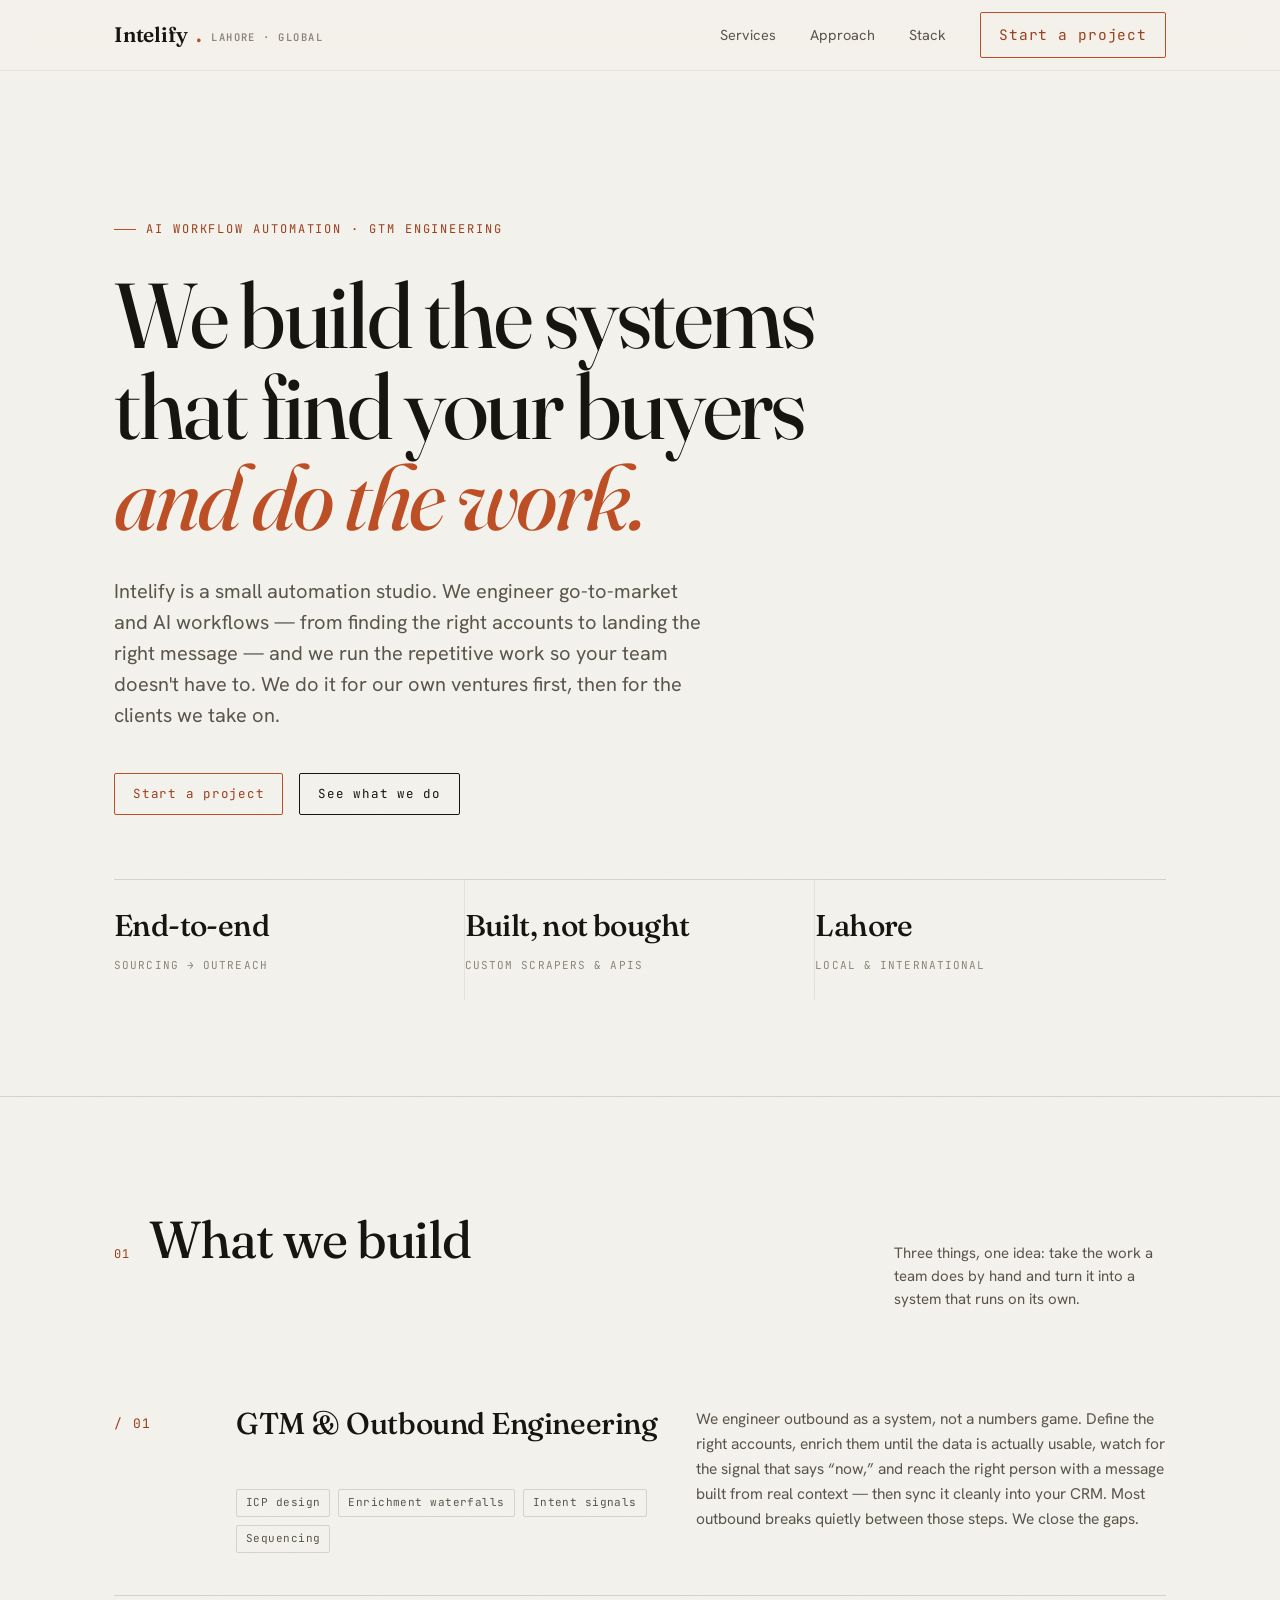
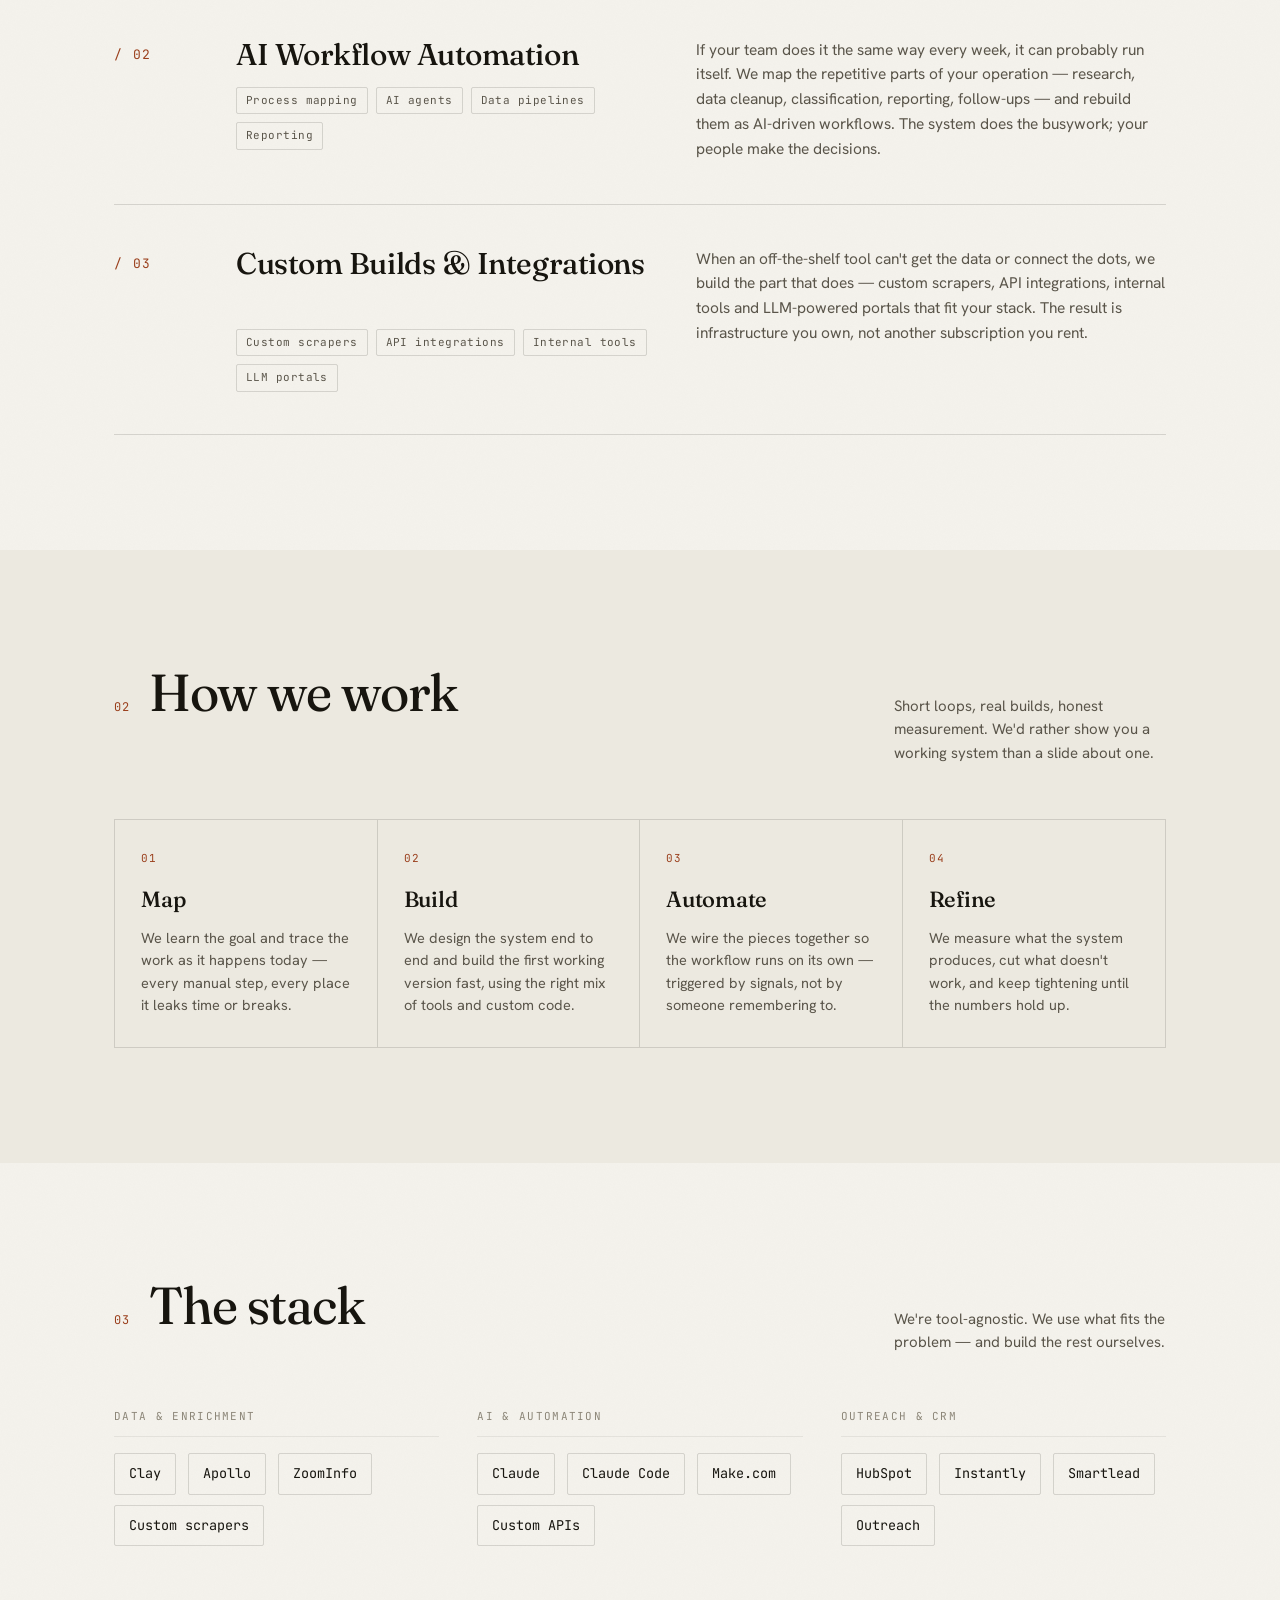
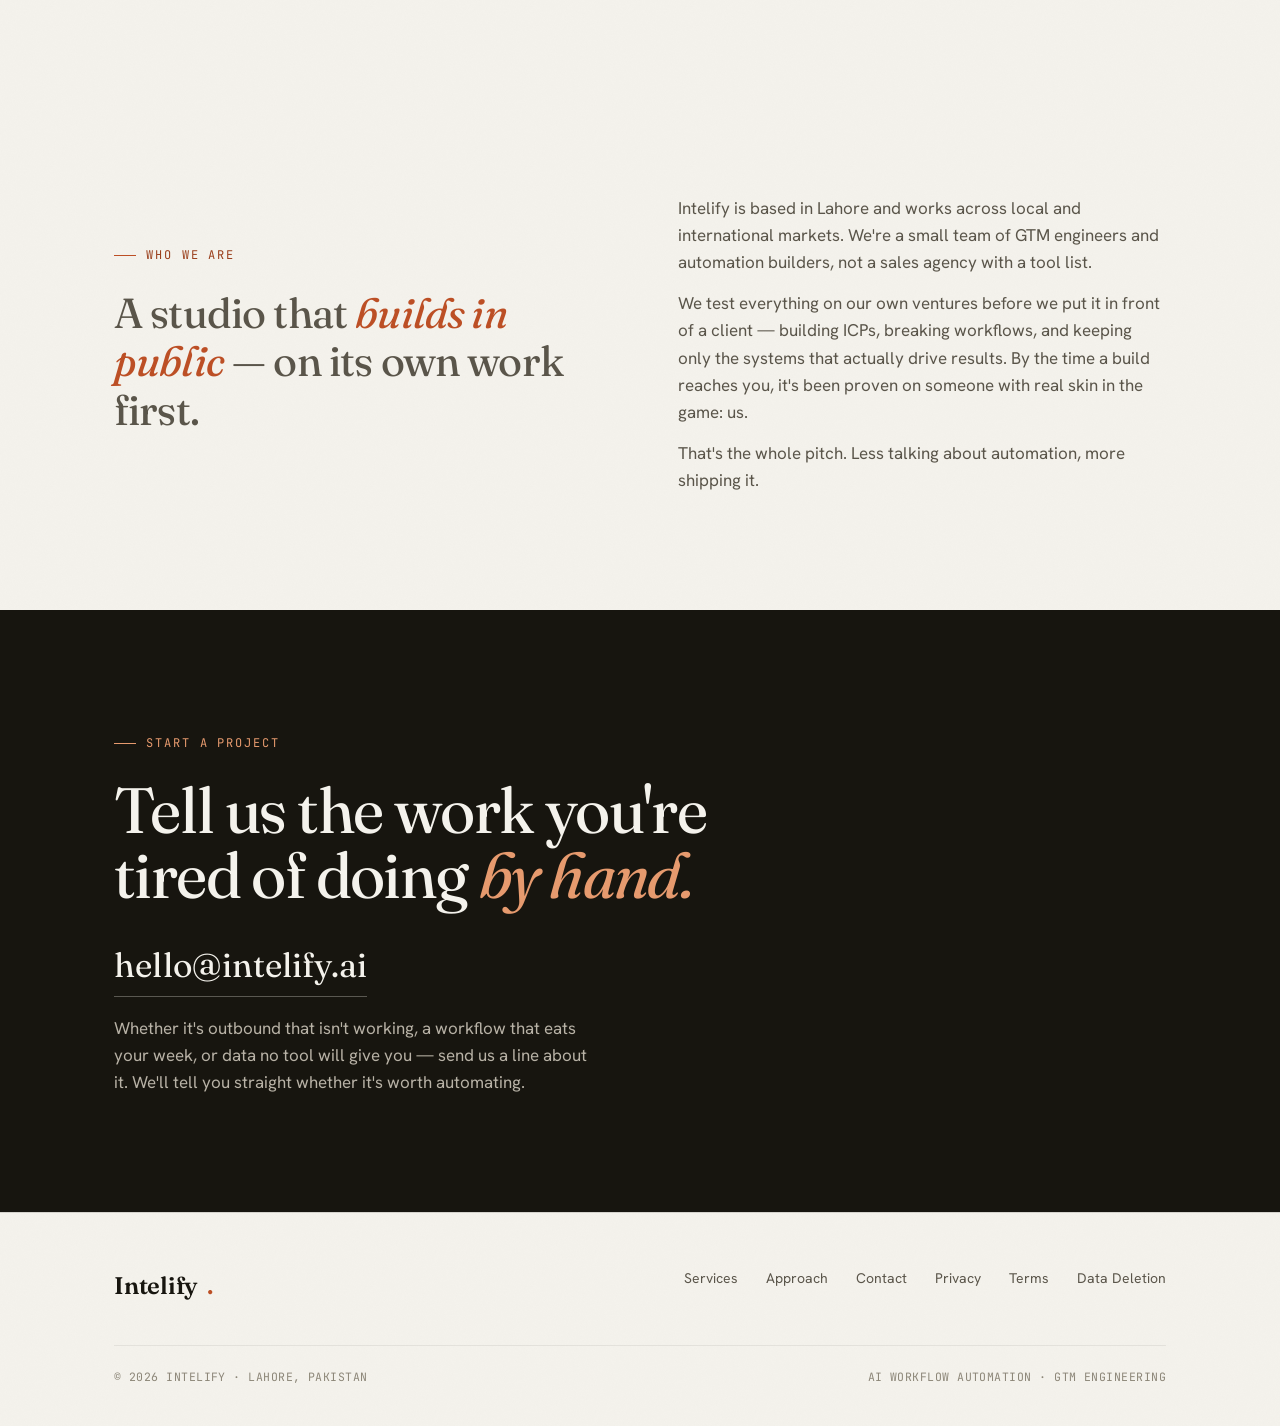
==== index.html @ bf6ccc5a "Initial commit: intelify site" ====
<!DOCTYPE html>
<html lang="en">
<head>
<meta charset="UTF-8">
<meta name="viewport" content="width=device-width, initial-scale=1.0">
<title>Intelify — AI Workflow Automation & GTM Engineering</title>
<meta name="description" content="Intelify is an automation studio in Lahore building AI workflows and go-to-market systems for our own and our clients' businesses — enrichment, signals, personalization and outreach that run themselves.">
<meta property="og:title" content="Intelify — AI Workflow Automation & GTM Engineering">
<meta property="og:description" content="We build the systems that find buyers and do the work — AI workflow automation and GTM engineering, from Lahore to the world.">
<meta property="og:type" content="website">
<link rel="icon" href="data:image/svg+xml,%3Csvg xmlns='http://www.w3.org/2000/svg' viewBox='0 0 32 32'%3E%3Crect width='32' height='32' fill='%2317150F'/%3E%3Ctext x='16' y='23' font-family='Georgia,serif' font-size='20' fill='%23BC4F25' text-anchor='middle'%3EI%3C/text%3E%3C/svg%3E">
<link rel="preconnect" href="https://fonts.googleapis.com">
<link rel="preconnect" href="https://fonts.gstatic.com" crossorigin>
<link href="https://fonts.googleapis.com/css2?family=Fraunces:ital,opsz,wght@0,9..144,400..600;1,9..144,400..500&family=Hanken+Grotesk:wght@400;500;600&family=JetBrains+Mono:wght@400;500&display=swap" rel="stylesheet">
<link rel="stylesheet" href="styles.css">
</head>
<body>

<!-- ============ NAV ============ -->
<header class="nav">
  <div class="wrap nav-inner">
    <a href="index.html" class="brand">Intelify<span class="dot">.</span><span class="tag">Lahore · Global</span></a>
    <nav class="links">
      <a href="#services">Services</a>
      <a href="#approach">Approach</a>
      <a href="#stack">Stack</a>
      <a href="#contact" class="btn accent always">Start a project</a>
    </nav>
  </div>
</header>

<!-- ============ HERO ============ -->
<section class="hero">
  <div class="wrap">
    <span class="kicker reveal">AI Workflow Automation · GTM Engineering</span>
    <h1 class="reveal">We build the systems that find your buyers <em>and do the work.</em></h1>
    <p class="lede reveal">Intelify is a small automation studio. We engineer go-to-market and AI workflows — from finding the right accounts to landing the right message — and we run the repetitive work so your team doesn't have to. We do it for our own ventures first, then for the clients we take on.</p>
    <div class="hero-cta reveal">
      <a href="#contact" class="btn accent">Start a project</a>
      <a href="#services" class="btn">See what we do</a>
    </div>
    <div class="hero-meta reveal">
      <div class="cell"><span class="num">End&#8209;to&#8209;end</span><span class="lbl">Sourcing → Outreach</span></div>
      <div class="cell"><span class="num">Built, not bought</span><span class="lbl">Custom scrapers &amp; APIs</span></div>
      <div class="cell"><span class="num">Lahore</span><span class="lbl">Local &amp; international</span></div>
    </div>
  </div>
</section>

<!-- ============ SERVICES ============ -->
<section id="services" class="services">
  <div class="wrap">
    <div class="sec-head reveal">
      <span class="idx">01</span>
      <h2>What we build</h2>
      <p class="note">Three things, one idea: take the work a team does by hand and turn it into a system that runs on its own.</p>
    </div>

    <div class="svc reveal">
      <div class="svc-no">/ 01</div>
      <div>
        <h3>GTM &amp; Outbound Engineering<span class="arrow">→</span></h3>
        <div class="chips">
          <span class="chip">ICP design</span>
          <span class="chip">Enrichment waterfalls</span>
          <span class="chip">Intent signals</span>
          <span class="chip">Sequencing</span>
        </div>
      </div>
      <p class="svc-desc">We engineer outbound as a system, not a numbers game. Define the right accounts, enrich them until the data is actually usable, watch for the signal that says “now,” and reach the right person with a message built from real context — then sync it cleanly into your CRM. Most outbound breaks quietly between those steps. We close the gaps.</p>
    </div>

    <div class="svc reveal">
      <div class="svc-no">/ 02</div>
      <div>
        <h3>AI Workflow Automation<span class="arrow">→</span></h3>
        <div class="chips">
          <span class="chip">Process mapping</span>
          <span class="chip">AI agents</span>
          <span class="chip">Data pipelines</span>
          <span class="chip">Reporting</span>
        </div>
      </div>
      <p class="svc-desc">If your team does it the same way every week, it can probably run itself. We map the repetitive parts of your operation — research, data cleanup, classification, reporting, follow-ups — and rebuild them as AI-driven workflows. The system does the busywork; your people make the decisions.</p>
    </div>

    <div class="svc reveal">
      <div class="svc-no">/ 03</div>
      <div>
        <h3>Custom Builds &amp; Integrations<span class="arrow">→</span></h3>
        <div class="chips">
          <span class="chip">Custom scrapers</span>
          <span class="chip">API integrations</span>
          <span class="chip">Internal tools</span>
          <span class="chip">LLM portals</span>
        </div>
      </div>
      <p class="svc-desc">When an off-the-shelf tool can't get the data or connect the dots, we build the part that does — custom scrapers, API integrations, internal tools and LLM-powered portals that fit your stack. The result is infrastructure you own, not another subscription you rent.</p>
    </div>
  </div>
</section>

<!-- ============ APPROACH ============ -->
<section id="approach" class="approach">
  <div class="wrap">
    <div class="sec-head reveal">
      <span class="idx">02</span>
      <h2>How we work</h2>
      <p class="note">Short loops, real builds, honest measurement. We'd rather show you a working system than a slide about one.</p>
    </div>
    <div class="steps reveal">
      <div class="step">
        <div class="s-no">01</div>
        <h4>Map</h4>
        <p>We learn the goal and trace the work as it happens today — every manual step, every place it leaks time or breaks.</p>
      </div>
      <div class="step">
        <div class="s-no">02</div>
        <h4>Build</h4>
        <p>We design the system end to end and build the first working version fast, using the right mix of tools and custom code.</p>
      </div>
      <div class="step">
        <div class="s-no">03</div>
        <h4>Automate</h4>
        <p>We wire the pieces together so the workflow runs on its own — triggered by signals, not by someone remembering to.</p>
      </div>
      <div class="step">
        <div class="s-no">04</div>
        <h4>Refine</h4>
        <p>We measure what the system produces, cut what doesn't work, and keep tightening until the numbers hold up.</p>
      </div>
    </div>
  </div>
</section>

<!-- ============ STACK ============ -->
<section id="stack">
  <div class="wrap">
    <div class="sec-head reveal">
      <span class="idx">03</span>
      <h2>The stack</h2>
      <p class="note">We're tool-agnostic. We use what fits the problem — and build the rest ourselves.</p>
    </div>
    <div class="stack-cats reveal">
      <div class="cat">
        <div class="cat-lbl">Data &amp; Enrichment</div>
        <div class="stack-list">
          <span>Clay</span><span>Apollo</span><span>ZoomInfo</span><span>Custom scrapers</span>
        </div>
      </div>
      <div class="cat">
        <div class="cat-lbl">AI &amp; Automation</div>
        <div class="stack-list">
          <span>Claude</span><span>Claude Code</span><span>Make.com</span><span>Custom APIs</span>
        </div>
      </div>
      <div class="cat">
        <div class="cat-lbl">Outreach &amp; CRM</div>
        <div class="stack-list">
          <span>HubSpot</span><span>Instantly</span><span>Smartlead</span><span>Outreach</span>
        </div>
      </div>
    </div>
  </div>
</section>

<!-- ============ ABOUT / MARKETS ============ -->
<section id="about">
  <div class="wrap split">
    <div class="reveal">
      <span class="kicker">Who we are</span>
      <p class="big" style="margin-top:24px;">A studio that <em>builds in public</em> — on its own work first.</p>
    </div>
    <div class="reveal">
      <p>Intelify is based in Lahore and works across local and international markets. We're a small team of GTM engineers and automation builders, not a sales agency with a tool list.</p>
      <p>We test everything on our own ventures before we put it in front of a client — building ICPs, breaking workflows, and keeping only the systems that actually drive results. By the time a build reaches you, it's been proven on someone with real skin in the game: us.</p>
      <p>That's the whole pitch. Less talking about automation, more shipping it.</p>
    </div>
  </div>
</section>

<!-- ============ CTA / CONTACT ============ -->
<section id="contact" class="cta">
  <div class="wrap">
    <span class="kicker reveal">Start a project</span>
    <h2 class="reveal">Tell us the work you're tired of doing <em>by hand.</em></h2>
    <a href="mailto:hello@intelify.ai" class="mail reveal">hello@intelify.ai</a>
    <p class="sub reveal">Whether it's outbound that isn't working, a workflow that eats your week, or data no tool will give you — send us a line about it. We'll tell you straight whether it's worth automating.</p>
  </div>
</section>

<!-- ============ FOOTER ============ -->
<footer class="foot">
  <div class="wrap">
    <div class="foot-top">
      <a href="index.html" class="brand">Intelify<span class="dot">.</span></a>
      <nav class="foot-links">
        <a href="#services">Services</a>
        <a href="#approach">Approach</a>
        <a href="#contact">Contact</a>
        <a href="privacy.html">Privacy</a>
        <a href="terms.html">Terms</a>
        <a href="data-deletion.html">Data Deletion</a>
      </nav>
    </div>
    <div class="foot-bottom">
      <span>© <span id="yr">2026</span> Intelify · Lahore, Pakistan</span>
      <span>AI Workflow Automation · GTM Engineering</span>
    </div>
  </div>
</footer>

<script>
  // year
  document.getElementById('yr').textContent = new Date().getFullYear();
  // reveal on scroll
  const io = new IntersectionObserver((es)=>{
    es.forEach(e=>{ if(e.isIntersecting){ e.target.classList.add('in'); io.unobserve(e.target); } });
  }, {threshold:0.12, rootMargin:'0px 0px -40px 0px'});
  document.querySelectorAll('.reveal').forEach((el,i)=>{
    el.style.transitionDelay = (Math.min(i,6)*0.06)+'s';
    io.observe(el);
  });
</script>
</body>
</html>
---- styles.css ----
/* ===========================================================
   INTELIFY — editorial / technical minimalism
   Warm paper · ink · single sienna accent
   Fraunces (display) · Hanken Grotesk (body) · JetBrains Mono (labels)
   =========================================================== */

:root{
  --paper:      #F4F2EC;
  --paper-2:    #ECE9E0;
  --ink:        #17150F;
  --ink-soft:   #5A554A;
  --ink-faint:  #8C8678;
  --line:       rgba(23,21,15,0.14);
  --line-soft:  rgba(23,21,15,0.07);
  --accent:     #BC4F25;   /* sienna / burnt clay */
  --accent-ink: #9A3F1C;
  --white:      #FBFAF6;

  --maxw: 1180px;
  --pad: clamp(20px, 5vw, 64px);

  --f-display: "Fraunces", Georgia, serif;
  --f-body: "Hanken Grotesk", -apple-system, sans-serif;
  --f-mono: "JetBrains Mono", "SFMono-Regular", monospace;
}

*{ box-sizing:border-box; margin:0; padding:0; }

html{ scroll-behavior:smooth; -webkit-text-size-adjust:100%; }

body{
  background:var(--paper);
  color:var(--ink);
  font-family:var(--f-body);
  font-size:17px;
  line-height:1.6;
  font-weight:400;
  -webkit-font-smoothing:antialiased;
  text-rendering:optimizeLegibility;
  overflow-x:hidden;
  /* faint paper grain for depth, no gradient */
  background-image:url("data:image/svg+xml,%3Csvg xmlns='http://www.w3.org/2000/svg' width='160' height='160'%3E%3Cfilter id='n'%3E%3CfeTurbulence type='fractalNoise' baseFrequency='0.9' numOctaves='2' stitchTiles='stitch'/%3E%3CfeColorMatrix type='saturate' values='0'/%3E%3C/filter%3E%3Crect width='100%25' height='100%25' filter='url(%23n)' opacity='0.025'/%3E%3C/svg%3E");
}

::selection{ background:var(--accent); color:var(--white); }

a{ color:inherit; text-decoration:none; }

.wrap{ max-width:var(--maxw); margin:0 auto; padding-inline:var(--pad); }

/* ---------- micro-label (mono kicker) ---------- */
.kicker{
  font-family:var(--f-mono);
  font-size:12px;
  letter-spacing:0.16em;
  text-transform:uppercase;
  color:var(--accent-ink);
  display:inline-flex;
  align-items:center;
  gap:10px;
}
.kicker::before{
  content:"";
  width:22px; height:1px;
  background:var(--accent);
  display:inline-block;
}

/* =========================================================
   NAV
   ========================================================= */
header.nav{
  position:sticky; top:0; z-index:50;
  background:color-mix(in srgb, var(--paper) 86%, transparent);
  backdrop-filter:blur(8px);
  border-bottom:1px solid var(--line-soft);
}
.nav-inner{
  display:flex; align-items:center; justify-content:space-between;
  height:70px;
}
.brand{
  font-family:var(--f-display);
  font-weight:600;
  font-size:21px;
  letter-spacing:-0.01em;
  display:inline-flex; align-items:baseline; gap:9px;
}
.brand .dot{ color:var(--accent); }
.brand .tag{
  font-family:var(--f-mono);
  font-size:10.5px;
  letter-spacing:0.14em;
  text-transform:uppercase;
  color:var(--ink-faint);
  transform:translateY(-1px);
}
nav.links{ display:flex; align-items:center; gap:34px; }
nav.links a{
  font-size:14.5px;
  color:var(--ink-soft);
  position:relative;
  transition:color .2s ease;
}
nav.links a:not(.btn)::after{
  content:""; position:absolute; left:0; bottom:-5px;
  width:0; height:1px; background:var(--accent);
  transition:width .25s ease;
}
nav.links a:not(.btn):hover{ color:var(--ink); }
nav.links a:not(.btn):hover::after{ width:100%; }

.btn{
  font-family:var(--f-mono);
  font-size:12.5px; letter-spacing:0.06em;
  border:1px solid var(--ink);
  padding:10px 18px;
  border-radius:2px;
  transition:all .22s ease;
  display:inline-block;
  white-space:nowrap;
}
.btn:hover{ background:var(--ink); color:var(--paper); }
.btn.accent{ border-color:var(--accent); color:var(--accent-ink); }
.btn.accent:hover{ background:var(--accent); color:var(--white); }

.menu-toggle{ display:none; background:none; border:none; cursor:pointer; }

/* =========================================================
   HERO
   ========================================================= */
.hero{ padding:clamp(70px,11vw,140px) 0 clamp(56px,8vw,96px); position:relative; }
.hero .kicker{ margin-bottom:30px; }
.hero h1{
  font-family:var(--f-display);
  font-weight:430;
  font-size:clamp(40px, 7.2vw, 92px);
  line-height:0.99;
  letter-spacing:-0.025em;
  max-width:15ch;
}
.hero h1 em{
  font-style:italic;
  color:var(--accent);
  font-weight:430;
}
.hero .lede{
  margin-top:34px;
  max-width:54ch;
  font-size:clamp(17px,2vw,20px);
  color:var(--ink-soft);
  line-height:1.55;
}
.hero-cta{ margin-top:42px; display:flex; gap:16px; flex-wrap:wrap; align-items:center; }
.hero-meta{
  margin-top:64px;
  display:flex; flex-wrap:wrap; gap:0;
  border-top:1px solid var(--line);
}
.hero-meta .cell{
  flex:1 1 200px;
  padding:22px 26px 22px 0;
  border-right:1px solid var(--line-soft);
}
.hero-meta .cell:last-child{ border-right:none; }
.hero-meta .num{
  font-family:var(--f-display);
  font-size:30px; font-weight:500;
  letter-spacing:-0.02em;
  display:block;
}
.hero-meta .lbl{
  font-family:var(--f-mono);
  font-size:11px; letter-spacing:0.1em; text-transform:uppercase;
  color:var(--ink-faint);
  margin-top:6px;
}

/* =========================================================
   SECTION SCAFFOLD
   ========================================================= */
section{ padding:clamp(64px,9vw,120px) 0; }
.sec-head{ display:flex; align-items:baseline; gap:18px; margin-bottom:54px; flex-wrap:wrap; }
.sec-head .idx{
  font-family:var(--f-mono); font-size:12px; color:var(--accent-ink);
  letter-spacing:0.12em;
}
.sec-head h2{
  font-family:var(--f-display);
  font-weight:440;
  font-size:clamp(28px,4.4vw,52px);
  line-height:1.04;
  letter-spacing:-0.02em;
}
.sec-head .note{
  margin-left:auto; max-width:34ch; color:var(--ink-soft);
  font-size:15px; line-height:1.55;
}

/* ---------- services : editorial numbered rows ---------- */
.services{ border-top:1px solid var(--line); }
.svc{
  display:grid;
  grid-template-columns:90px 1fr 1.1fr;
  gap:32px;
  padding:42px 0;
  border-bottom:1px solid var(--line);
  align-items:start;
  transition:padding-left .3s ease;
}
.svc:hover{ padding-left:14px; }
.svc .svc-no{
  font-family:var(--f-mono); font-size:13px; color:var(--accent-ink);
  letter-spacing:0.1em; padding-top:7px;
}
.svc h3{
  font-family:var(--f-display);
  font-weight:480; font-size:clamp(22px,2.6vw,30px);
  letter-spacing:-0.015em; line-height:1.1;
}
.svc h3 .arrow{
  display:inline-block; color:var(--accent);
  opacity:0; transform:translateX(-6px);
  transition:all .3s ease; margin-left:8px;
}
.svc:hover h3 .arrow{ opacity:1; transform:translateX(0); }
.svc p{ color:var(--ink-soft); font-size:15.5px; line-height:1.6; }
.svc .chips{ margin-top:16px; display:flex; flex-wrap:wrap; gap:8px; }
.chip{
  font-family:var(--f-mono); font-size:11px; letter-spacing:0.04em;
  color:var(--ink-soft);
  border:1px solid var(--line);
  padding:4px 9px; border-radius:2px;
}

/* ---------- approach ---------- */
.approach{ background:var(--paper-2); }
.steps{ display:grid; grid-template-columns:repeat(4,1fr); gap:0; border:1px solid var(--line); }
.step{ padding:30px 26px; border-right:1px solid var(--line); }
.step:last-child{ border-right:none; }
.step .s-no{
  font-family:var(--f-mono); font-size:11px; color:var(--accent-ink);
  letter-spacing:0.12em;
}
.step h4{
  font-family:var(--f-display); font-weight:500; font-size:22px;
  margin:14px 0 10px; letter-spacing:-0.01em;
}
.step p{ font-size:14.5px; color:var(--ink-soft); line-height:1.55; }

/* ---------- stack ---------- */
.stack-list{
  display:flex; flex-wrap:wrap; gap:10px 12px;
}
.stack-list span{
  font-family:var(--f-mono); font-size:13.5px;
  border:1px solid var(--line); border-radius:2px;
  padding:9px 14px; color:var(--ink);
  transition:all .2s ease;
}
.stack-list span:hover{ border-color:var(--accent); color:var(--accent-ink); }
.stack-cats{ display:grid; grid-template-columns:repeat(auto-fit,minmax(230px,1fr)); gap:38px; }
.stack-cats .cat .cat-lbl{
  font-family:var(--f-mono); font-size:11px; letter-spacing:0.12em;
  text-transform:uppercase; color:var(--ink-faint); margin-bottom:16px;
  padding-bottom:10px; border-bottom:1px solid var(--line-soft);
}

/* ---------- markets / about split ---------- */
.split{ display:grid; grid-template-columns:1fr 1fr; gap:clamp(30px,6vw,90px); align-items:center; }
.split .big{
  font-family:var(--f-display); font-weight:430;
  font-size:clamp(26px,3.6vw,42px); line-height:1.15; letter-spacing:-0.02em;
}
.split .big em{ font-style:italic; color:var(--accent); }
.split p{ color:var(--ink-soft); margin-top:18px; }
.split p + p{ margin-top:14px; }

/* ---------- CTA ---------- */
.cta{ background:var(--ink); color:var(--paper); }
.cta .kicker{ color:#E69A6E; }
.cta .kicker::before{ background:#E69A6E; }
.cta h2{
  font-family:var(--f-display); font-weight:430;
  font-size:clamp(30px,5vw,64px); line-height:1.02; letter-spacing:-0.025em;
  max-width:16ch; margin:24px 0 30px;
}
.cta h2 em{ font-style:italic; color:#E69A6E; }
.cta .mail{
  font-family:var(--f-display); font-size:clamp(22px,3vw,34px);
  border-bottom:1px solid rgba(244,242,236,0.3);
  padding-bottom:4px; transition:border-color .2s ease; display:inline-block;
}
.cta .mail:hover{ border-color:#E69A6E; }
.cta .sub{ color:#B8B2A6; margin-top:18px; max-width:48ch; }

/* =========================================================
   FOOTER
   ========================================================= */
footer.foot{ border-top:1px solid var(--line); padding:54px 0 40px; }
.foot-top{ display:flex; justify-content:space-between; gap:30px; flex-wrap:wrap; }
.foot .brand{ font-size:24px; }
.foot-links{ display:flex; gap:28px; flex-wrap:wrap; }
.foot-links a{ font-size:14px; color:var(--ink-soft); transition:color .2s ease; }
.foot-links a:hover{ color:var(--accent-ink); }
.foot-bottom{
  margin-top:40px; padding-top:22px; border-top:1px solid var(--line-soft);
  display:flex; justify-content:space-between; gap:18px; flex-wrap:wrap;
  font-family:var(--f-mono); font-size:11.5px; letter-spacing:0.04em;
  color:var(--ink-faint); text-transform:uppercase;
}

/* =========================================================
   LEGAL / DOC PAGES
   ========================================================= */
.doc{ padding:clamp(56px,8vw,96px) 0 80px; }
.doc-head{ border-bottom:1px solid var(--line); padding-bottom:34px; margin-bottom:48px; }
.doc-head h1{
  font-family:var(--f-display); font-weight:440;
  font-size:clamp(32px,5vw,58px); letter-spacing:-0.025em; line-height:1.02;
  margin-top:18px;
}
.doc-head .updated{
  font-family:var(--f-mono); font-size:12px; color:var(--ink-faint);
  letter-spacing:0.06em; margin-top:18px;
}
.doc-body{ max-width:760px; }
.doc-body h2{
  font-family:var(--f-display); font-weight:500; font-size:clamp(22px,2.8vw,30px);
  letter-spacing:-0.015em; margin:48px 0 16px; line-height:1.1;
}
.doc-body h3{
  font-family:var(--f-body); font-weight:600; font-size:18px;
  margin:28px 0 10px;
}
.doc-body p, .doc-body li{ color:var(--ink-soft); font-size:16px; line-height:1.68; }
.doc-body p{ margin-bottom:16px; }
.doc-body ul{ margin:0 0 18px 22px; }
.doc-body li{ margin-bottom:9px; }
.doc-body a{ color:var(--accent-ink); border-bottom:1px solid rgba(188,79,37,0.3); }
.doc-body a:hover{ border-color:var(--accent); }
.doc-body strong{ color:var(--ink); font-weight:600; }
.toc{
  border:1px solid var(--line); border-radius:3px; padding:24px 28px; margin-bottom:44px;
  background:var(--paper-2);
}
.toc .toc-lbl{
  font-family:var(--f-mono); font-size:11px; letter-spacing:0.12em;
  text-transform:uppercase; color:var(--ink-faint); margin-bottom:14px;
}
.toc ol{ margin-left:18px; columns:2; column-gap:34px; }
.toc li{ font-size:14.5px; margin-bottom:8px; color:var(--ink-soft); }
.toc a{ color:var(--ink-soft); }
.toc a:hover{ color:var(--accent-ink); }

.notice{
  border-left:3px solid var(--accent);
  background:var(--paper-2);
  padding:18px 22px; margin:0 0 36px; border-radius:0 3px 3px 0;
}
.notice p{ font-size:14.5px; margin:0; color:var(--ink-soft); }
.notice strong{ color:var(--ink); }

/* =========================================================
   REVEAL ANIMATION
   ========================================================= */
.reveal{ opacity:0; transform:translateY(18px); transition:opacity .7s ease, transform .7s ease; }
.reveal.in{ opacity:1; transform:none; }

@media (prefers-reduced-motion:reduce){
  .reveal{ opacity:1; transform:none; transition:none; }
  html{ scroll-behavior:auto; }
}

/* =========================================================
   RESPONSIVE
   ========================================================= */
@media (max-width:860px){
  .steps{ grid-template-columns:repeat(2,1fr); }
  .step:nth-child(2){ border-right:none; }
  .step:nth-child(1),.step:nth-child(2){ border-bottom:1px solid var(--line); }
  .split{ grid-template-columns:1fr; }
  .svc{ grid-template-columns:54px 1fr; }
  .svc .svc-desc{ grid-column:1 / -1; }
  .toc ol{ columns:1; }
}
@media (max-width:680px){
  nav.links{ gap:18px; }
  nav.links a:not(.btn):not(.always){ display:none; }
  .hero-meta .cell{ flex-basis:50%; border-right:none; }
}
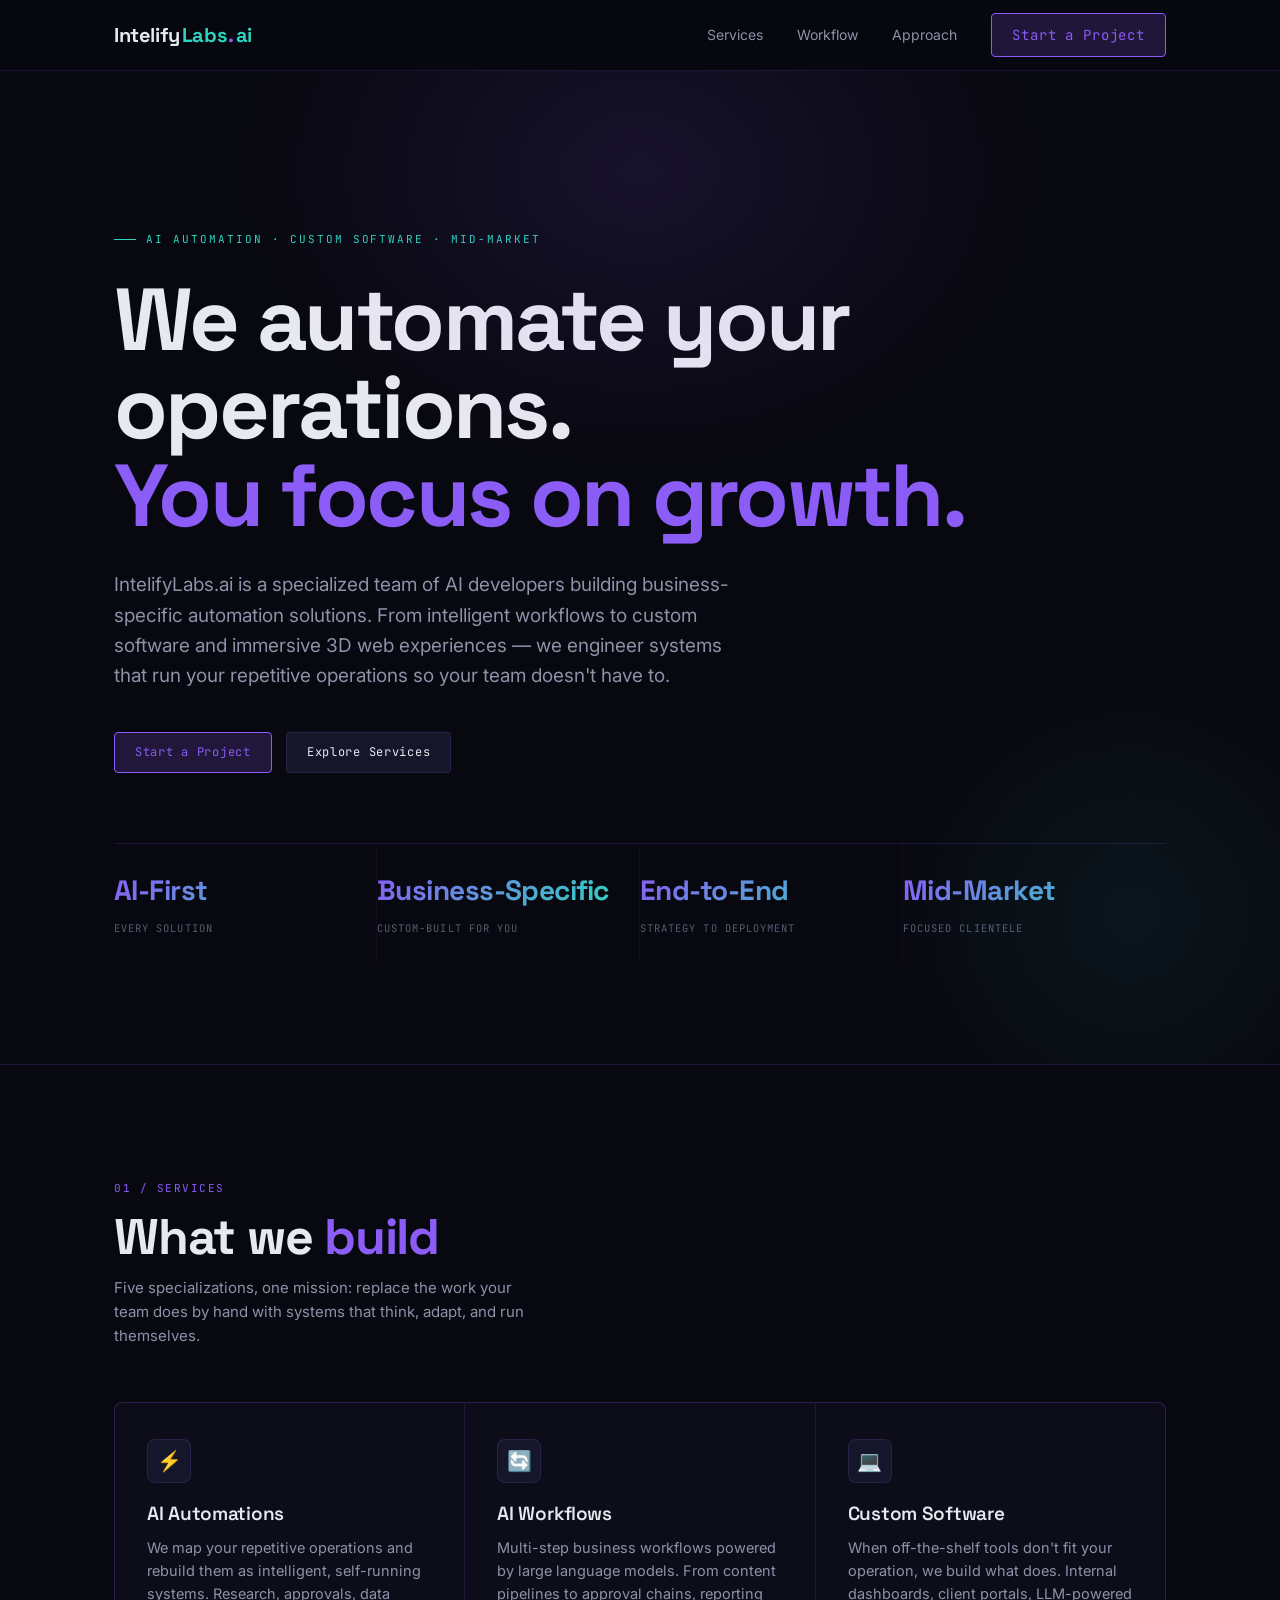
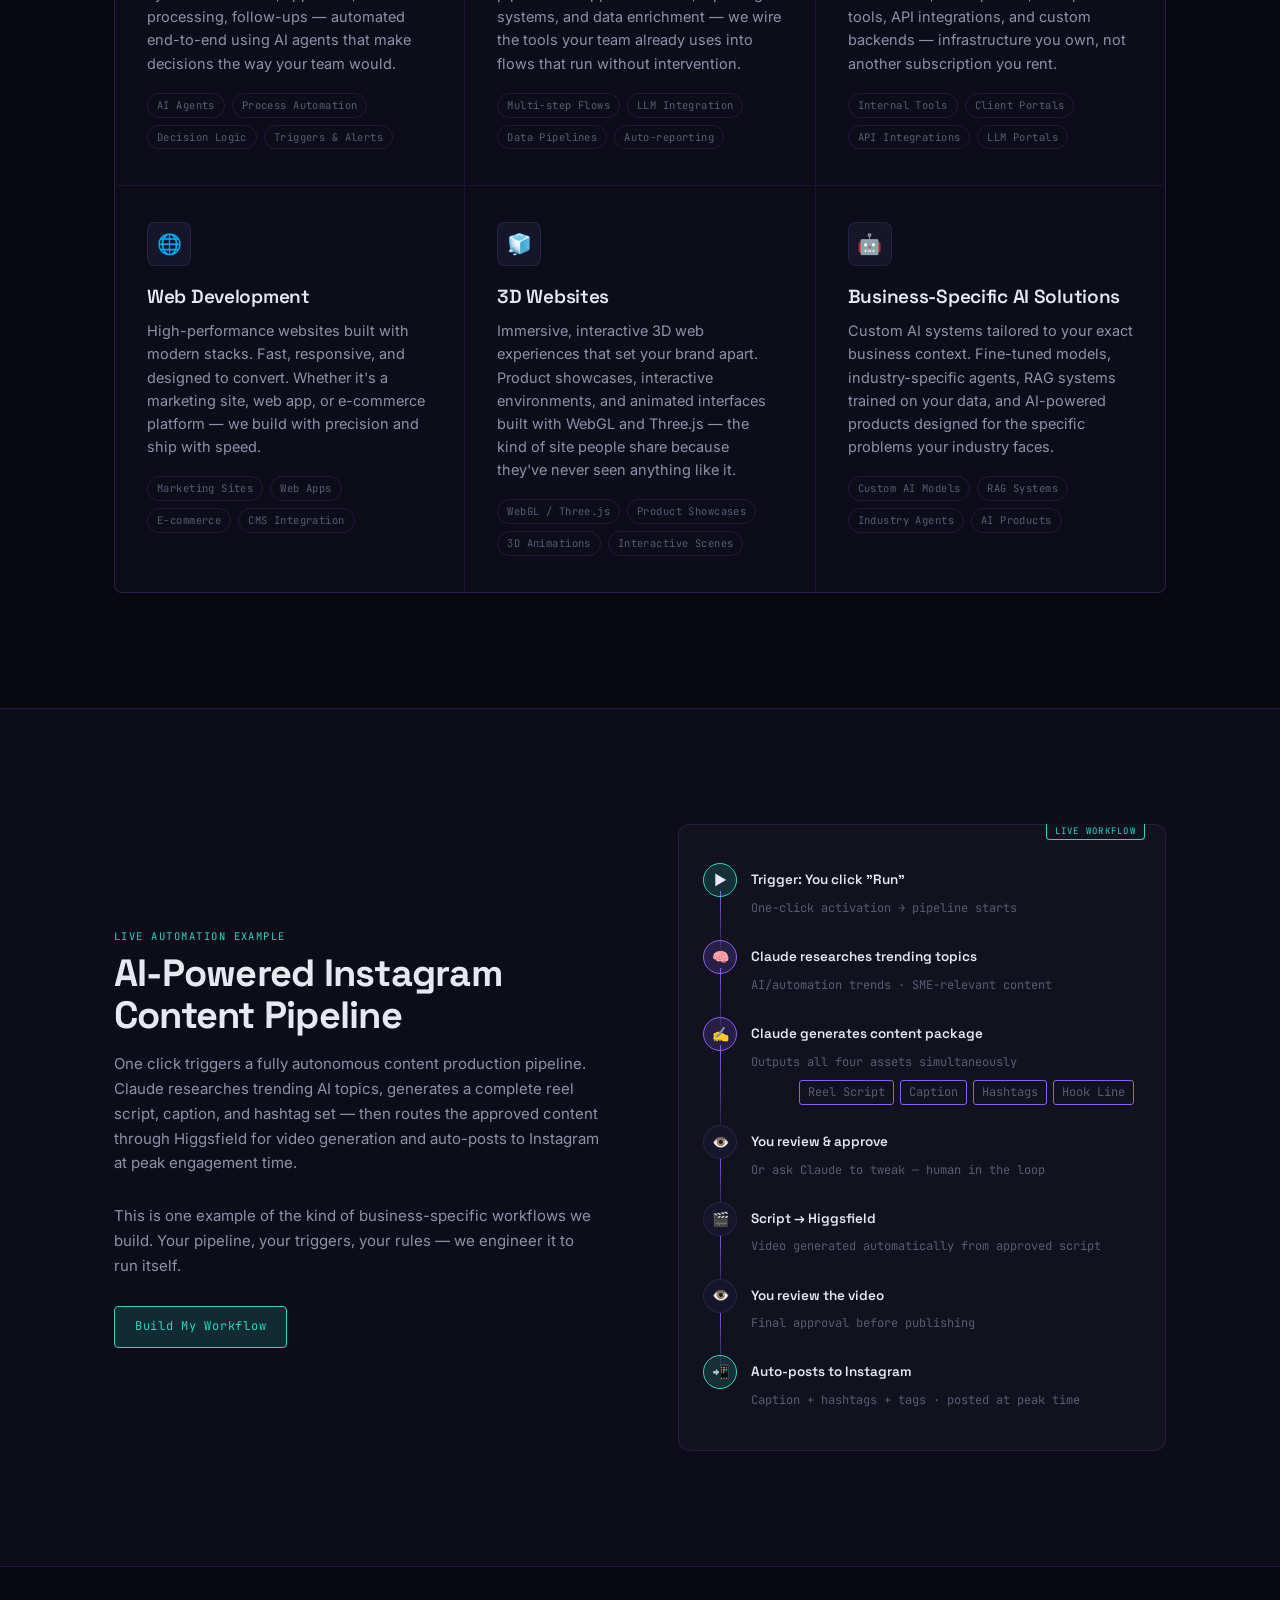
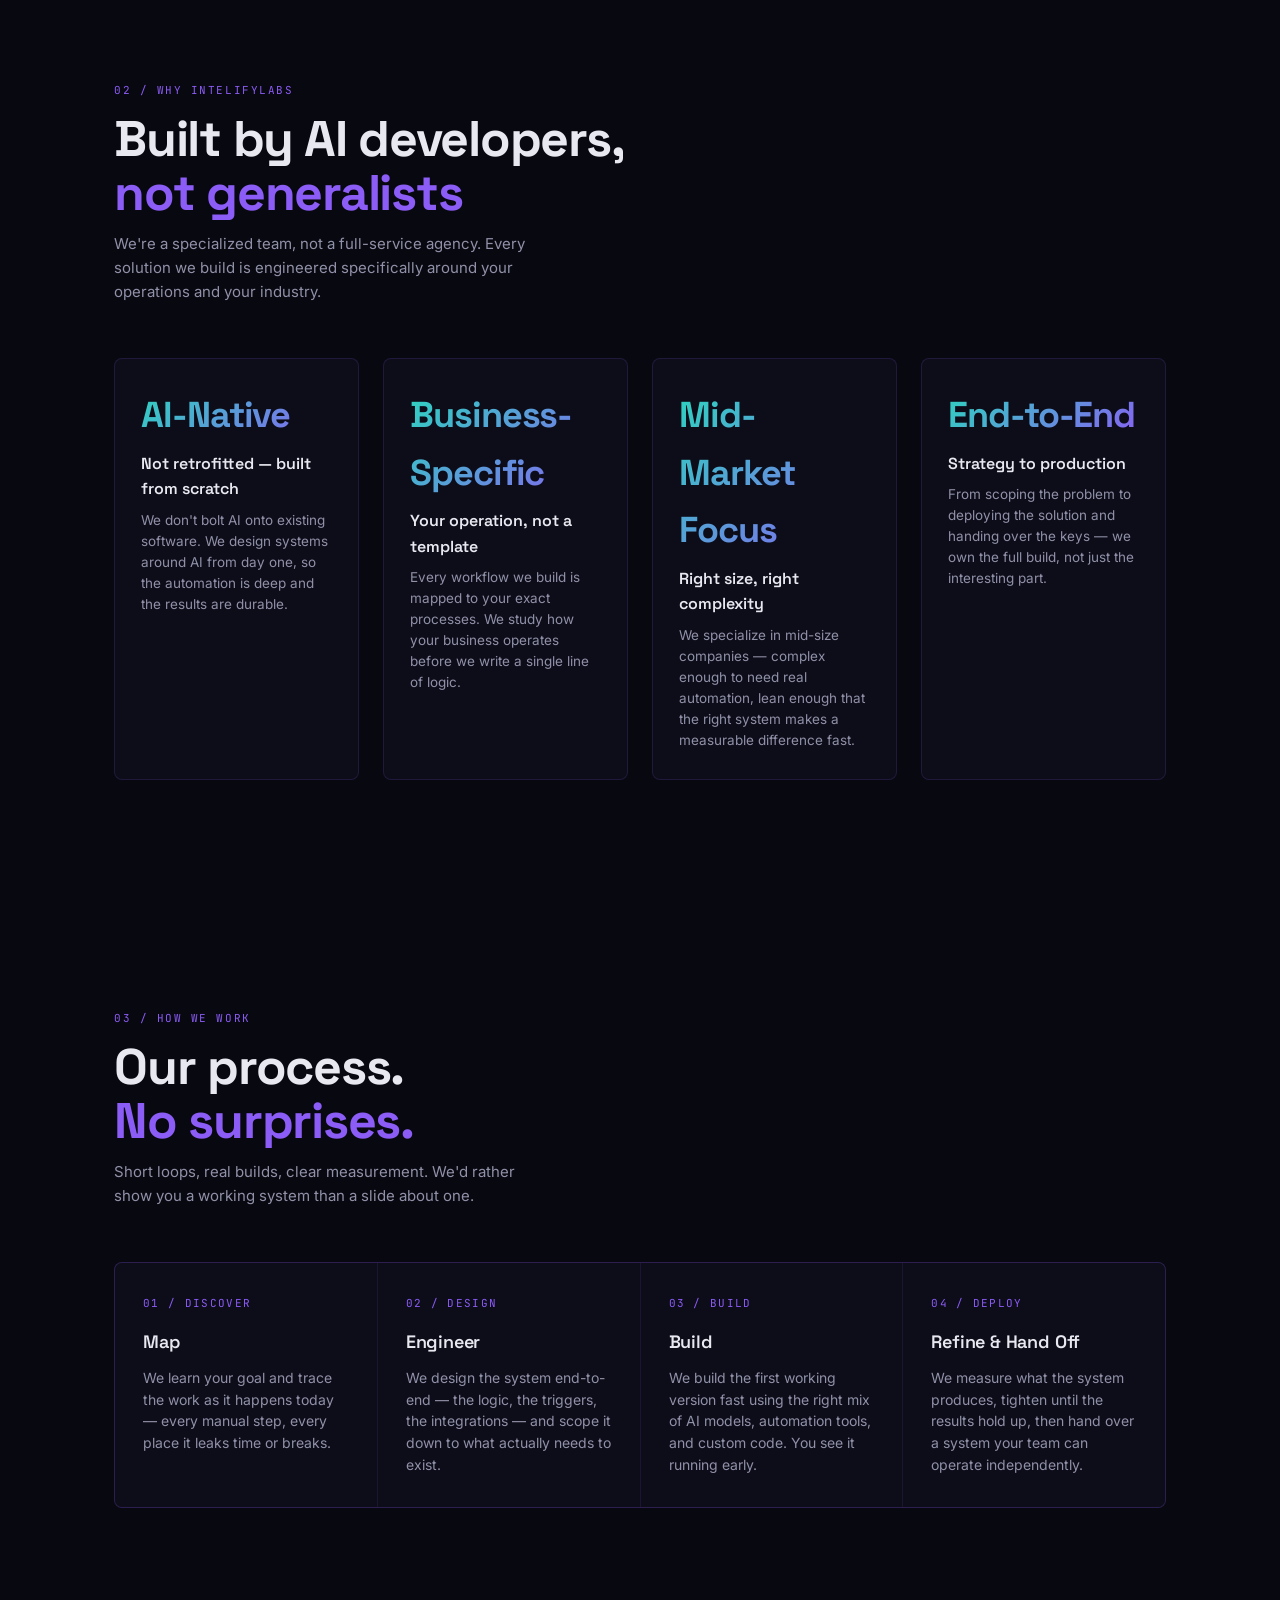
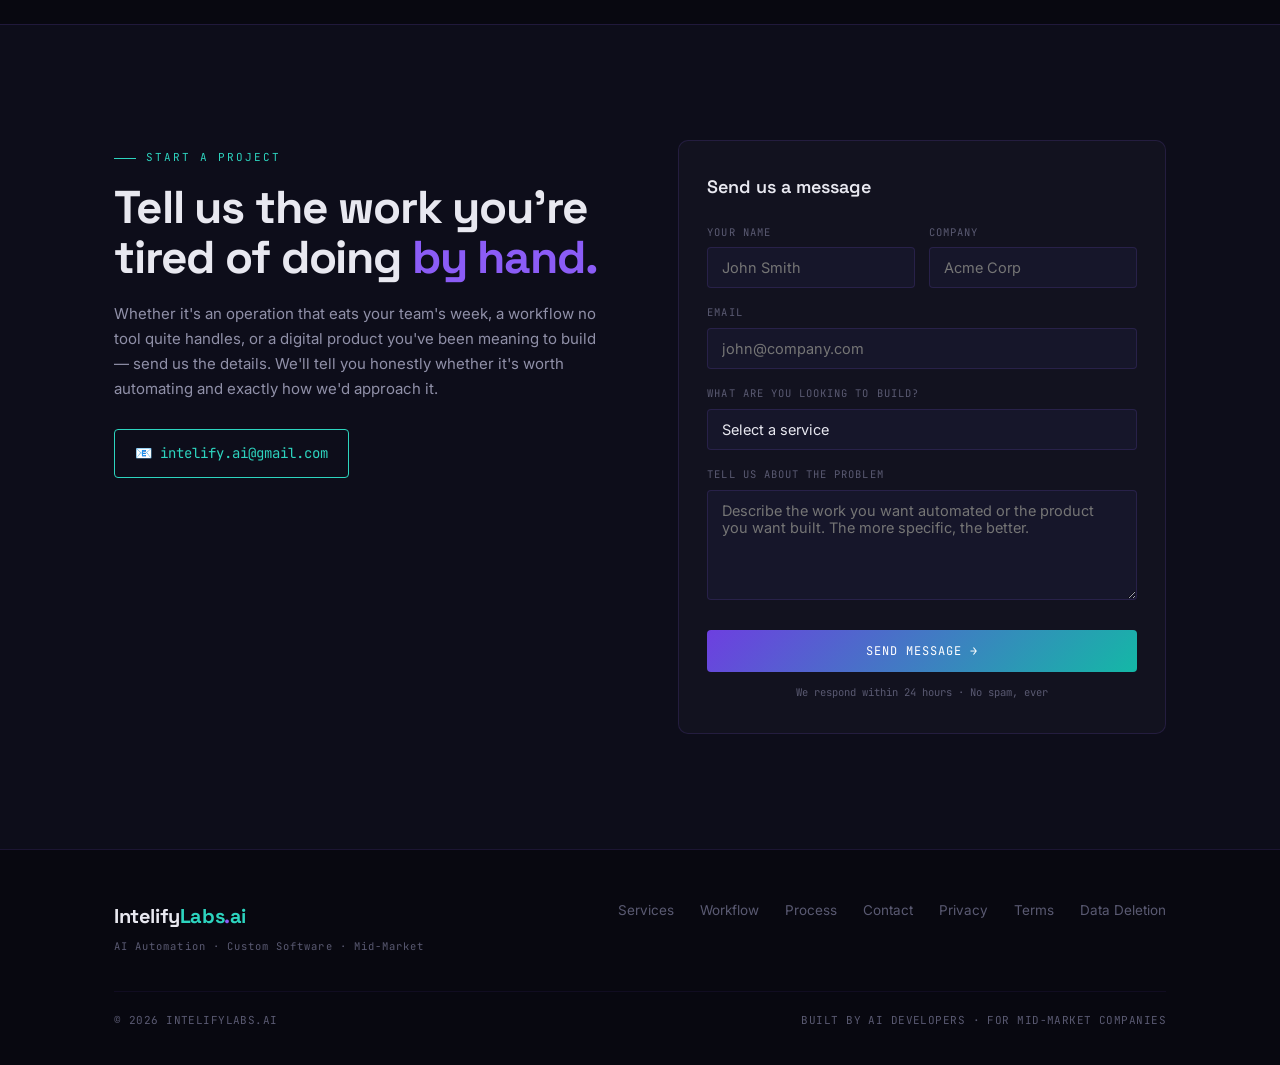
==== commit 1d570c20: "Redesign: dark futuristic theme, IntelifyLabs.ai branding, full services, workflow showcase, contact" ====
--- a/index.html
+++ b/index.html
@@ -3,15 +3,15 @@
 <head>
 <meta charset="UTF-8">
 <meta name="viewport" content="width=device-width, initial-scale=1.0">
-<title>Intelify — AI Workflow Automation & GTM Engineering</title>
-<meta name="description" content="Intelify is an automation studio in Lahore building AI workflows and go-to-market systems for our own and our clients' businesses — enrichment, signals, personalization and outreach that run themselves.">
-<meta property="og:title" content="Intelify — AI Workflow Automation & GTM Engineering">
-<meta property="og:description" content="We build the systems that find buyers and do the work — AI workflow automation and GTM engineering, from Lahore to the world.">
+<title>IntelifyLabs.ai — AI Automation & Custom Software for Mid-Market Companies</title>
+<meta name="description" content="IntelifyLabs.ai is a specialized team of AI developers building business-specific automation solutions — AI workflows, custom software, 3D web experiences, and intelligent operations for mid-size companies.">
+<meta property="og:title" content="IntelifyLabs.ai — AI Automation & Custom Software">
+<meta property="og:description" content="We automate your operations and build business-specific AI solutions — from intelligent workflows to custom software and immersive 3D web experiences.">
 <meta property="og:type" content="website">
-<link rel="icon" href="data:image/svg+xml,%3Csvg xmlns='http://www.w3.org/2000/svg' viewBox='0 0 32 32'%3E%3Crect width='32' height='32' fill='%2317150F'/%3E%3Ctext x='16' y='23' font-family='Georgia,serif' font-size='20' fill='%23BC4F25' text-anchor='middle'%3EI%3C/text%3E%3C/svg%3E">
+<link rel="icon" href="data:image/svg+xml,%3Csvg xmlns='http://www.w3.org/2000/svg' viewBox='0 0 32 32'%3E%3Crect width='32' height='32' rx='6' fill='%23080810'/%3E%3Ctext x='16' y='22' font-family='sans-serif' font-weight='700' font-size='14' fill='%238B5CF6' text-anchor='middle'%3EIL%3C/text%3E%3C/svg%3E">
 <link rel="preconnect" href="https://fonts.googleapis.com">
 <link rel="preconnect" href="https://fonts.gstatic.com" crossorigin>
-<link href="https://fonts.googleapis.com/css2?family=Fraunces:ital,opsz,wght@0,9..144,400..600;1,9..144,400..500&family=Hanken+Grotesk:wght@400;500;600&family=JetBrains+Mono:wght@400;500&display=swap" rel="stylesheet">
+<link href="https://fonts.googleapis.com/css2?family=Space+Grotesk:wght@400;500;600;700&family=Inter:wght@400;500;600&family=JetBrains+Mono:wght@400;500&display=swap" rel="stylesheet">
 <link rel="stylesheet" href="styles.css">
 </head>
 <body>
@@ -19,12 +19,12 @@
 <!-- ============ NAV ============ -->
 <header class="nav">
   <div class="wrap nav-inner">
-    <a href="index.html" class="brand">Intelify<span class="dot">.</span><span class="tag">Lahore · Global</span></a>
+    <a href="index.html" class="brand">Intelify<span class="ai">Labs</span><span class="dot">.</span><span class="ai">ai</span></a>
     <nav class="links">
       <a href="#services">Services</a>
+      <a href="#workflow">Workflow</a>
       <a href="#approach">Approach</a>
-      <a href="#stack">Stack</a>
-      <a href="#contact" class="btn accent always">Start a project</a>
+      <a href="#contact" class="btn accent always">Start a Project</a>
     </nav>
   </div>
 </header>
@@ -32,17 +32,18 @@
 <!-- ============ HERO ============ -->
 <section class="hero">
   <div class="wrap">
-    <span class="kicker reveal">AI Workflow Automation · GTM Engineering</span>
-    <h1 class="reveal">We build the systems that find your buyers <em>and do the work.</em></h1>
-    <p class="lede reveal">Intelify is a small automation studio. We engineer go-to-market and AI workflows — from finding the right accounts to landing the right message — and we run the repetitive work so your team doesn't have to. We do it for our own ventures first, then for the clients we take on.</p>
+    <span class="kicker reveal">AI Automation · Custom Software · Mid-Market</span>
+    <h1 class="reveal">We automate your operations.<br><em>You focus on growth.</em></h1>
+    <p class="lede reveal">IntelifyLabs.ai is a specialized team of AI developers building business-specific automation solutions. From intelligent workflows to custom software and immersive 3D web experiences — we engineer systems that run your repetitive operations so your team doesn't have to.</p>
     <div class="hero-cta reveal">
-      <a href="#contact" class="btn accent">Start a project</a>
-      <a href="#services" class="btn">See what we do</a>
+      <a href="#contact" class="btn accent">Start a Project</a>
+      <a href="#services" class="btn">Explore Services</a>
     </div>
     <div class="hero-meta reveal">
-      <div class="cell"><span class="num">End&#8209;to&#8209;end</span><span class="lbl">Sourcing → Outreach</span></div>
-      <div class="cell"><span class="num">Built, not bought</span><span class="lbl">Custom scrapers &amp; APIs</span></div>
-      <div class="cell"><span class="num">Lahore</span><span class="lbl">Local &amp; international</span></div>
+      <div class="cell"><span class="num">AI-First</span><span class="lbl">Every solution</span></div>
+      <div class="cell"><span class="num">Business-Specific</span><span class="lbl">Custom-built for you</span></div>
+      <div class="cell"><span class="num">End-to-End</span><span class="lbl">Strategy to deployment</span></div>
+      <div class="cell"><span class="num">Mid-Market</span><span class="lbl">Focused clientele</span></div>
     </div>
   </div>
 </section>
@@ -51,51 +52,195 @@
 <section id="services" class="services">
   <div class="wrap">
     <div class="sec-head reveal">
-      <span class="idx">01</span>
-      <h2>What we build</h2>
-      <p class="note">Three things, one idea: take the work a team does by hand and turn it into a system that runs on its own.</p>
-    </div>
-
-    <div class="svc reveal">
-      <div class="svc-no">/ 01</div>
-      <div>
-        <h3>GTM &amp; Outbound Engineering<span class="arrow">→</span></h3>
-        <div class="chips">
-          <span class="chip">ICP design</span>
-          <span class="chip">Enrichment waterfalls</span>
-          <span class="chip">Intent signals</span>
-          <span class="chip">Sequencing</span>
-        </div>
-      </div>
-      <p class="svc-desc">We engineer outbound as a system, not a numbers game. Define the right accounts, enrich them until the data is actually usable, watch for the signal that says “now,” and reach the right person with a message built from real context — then sync it cleanly into your CRM. Most outbound breaks quietly between those steps. We close the gaps.</p>
-    </div>
-
-    <div class="svc reveal">
-      <div class="svc-no">/ 02</div>
-      <div>
-        <h3>AI Workflow Automation<span class="arrow">→</span></h3>
-        <div class="chips">
-          <span class="chip">Process mapping</span>
-          <span class="chip">AI agents</span>
-          <span class="chip">Data pipelines</span>
-          <span class="chip">Reporting</span>
-        </div>
-      </div>
-      <p class="svc-desc">If your team does it the same way every week, it can probably run itself. We map the repetitive parts of your operation — research, data cleanup, classification, reporting, follow-ups — and rebuild them as AI-driven workflows. The system does the busywork; your people make the decisions.</p>
-    </div>
-
-    <div class="svc reveal">
-      <div class="svc-no">/ 03</div>
-      <div>
-        <h3>Custom Builds &amp; Integrations<span class="arrow">→</span></h3>
-        <div class="chips">
-          <span class="chip">Custom scrapers</span>
-          <span class="chip">API integrations</span>
-          <span class="chip">Internal tools</span>
-          <span class="chip">LLM portals</span>
-        </div>
-      </div>
-      <p class="svc-desc">When an off-the-shelf tool can't get the data or connect the dots, we build the part that does — custom scrapers, API integrations, internal tools and LLM-powered portals that fit your stack. The result is infrastructure you own, not another subscription you rent.</p>
+      <span class="idx">01 / SERVICES</span>
+      <h2>What we <em>build</em></h2>
+      <p class="note">Five specializations, one mission: replace the work your team does by hand with systems that think, adapt, and run themselves.</p>
+    </div>
+
+    <div class="svc-grid reveal">
+      <div class="svc-card">
+        <div class="svc-icon">⚡</div>
+        <h3>AI Automations</h3>
+        <p>We map your repetitive operations and rebuild them as intelligent, self-running systems. Research, approvals, data processing, follow-ups — automated end-to-end using AI agents that make decisions the way your team would.</p>
+        <div class="chips">
+          <span class="chip">AI Agents</span>
+          <span class="chip">Process Automation</span>
+          <span class="chip">Decision Logic</span>
+          <span class="chip">Triggers & Alerts</span>
+        </div>
+      </div>
+
+      <div class="svc-card">
+        <div class="svc-icon">🔄</div>
+        <h3>AI Workflows</h3>
+        <p>Multi-step business workflows powered by large language models. From content pipelines to approval chains, reporting systems, and data enrichment — we wire the tools your team already uses into flows that run without intervention.</p>
+        <div class="chips">
+          <span class="chip">Multi-step Flows</span>
+          <span class="chip">LLM Integration</span>
+          <span class="chip">Data Pipelines</span>
+          <span class="chip">Auto-reporting</span>
+        </div>
+      </div>
+
+      <div class="svc-card">
+        <div class="svc-icon">💻</div>
+        <h3>Custom Software</h3>
+        <p>When off-the-shelf tools don't fit your operation, we build what does. Internal dashboards, client portals, LLM-powered tools, API integrations, and custom backends — infrastructure you own, not another subscription you rent.</p>
+        <div class="chips">
+          <span class="chip">Internal Tools</span>
+          <span class="chip">Client Portals</span>
+          <span class="chip">API Integrations</span>
+          <span class="chip">LLM Portals</span>
+        </div>
+      </div>
+
+      <div class="svc-card">
+        <div class="svc-icon">🌐</div>
+        <h3>Web Development</h3>
+        <p>High-performance websites built with modern stacks. Fast, responsive, and designed to convert. Whether it's a marketing site, web app, or e-commerce platform — we build with precision and ship with speed.</p>
+        <div class="chips">
+          <span class="chip">Marketing Sites</span>
+          <span class="chip">Web Apps</span>
+          <span class="chip">E-commerce</span>
+          <span class="chip">CMS Integration</span>
+        </div>
+      </div>
+
+      <div class="svc-card">
+        <div class="svc-icon">🧊</div>
+        <h3>3D Websites</h3>
+        <p>Immersive, interactive 3D web experiences that set your brand apart. Product showcases, interactive environments, and animated interfaces built with WebGL and Three.js — the kind of site people share because they've never seen anything like it.</p>
+        <div class="chips">
+          <span class="chip">WebGL / Three.js</span>
+          <span class="chip">Product Showcases</span>
+          <span class="chip">3D Animations</span>
+          <span class="chip">Interactive Scenes</span>
+        </div>
+      </div>
+
+      <div class="svc-card">
+        <div class="svc-icon">🤖</div>
+        <h3>Business-Specific AI Solutions</h3>
+        <p>Custom AI systems tailored to your exact business context. Fine-tuned models, industry-specific agents, RAG systems trained on your data, and AI-powered products designed for the specific problems your industry faces.</p>
+        <div class="chips">
+          <span class="chip">Custom AI Models</span>
+          <span class="chip">RAG Systems</span>
+          <span class="chip">Industry Agents</span>
+          <span class="chip">AI Products</span>
+        </div>
+      </div>
+    </div>
+  </div>
+</section>
+
+<!-- ============ WORKFLOW SHOWCASE ============ -->
+<section id="workflow" class="workflow-section">
+  <div class="wrap">
+    <div class="workflow-wrap">
+      <div class="reveal">
+        <div class="workflow-label">Live Automation Example</div>
+        <h2 class="workflow-title">AI-Powered Instagram Content Pipeline</h2>
+        <p class="workflow-desc">One click triggers a fully autonomous content production pipeline. Claude researches trending AI topics, generates a complete reel script, caption, and hashtag set — then routes the approved content through Higgsfield for video generation and auto-posts to Instagram at peak engagement time.</p>
+        <p class="workflow-desc">This is one example of the kind of business-specific workflows we build. Your pipeline, your triggers, your rules — we engineer it to run itself.</p>
+        <a href="#contact" class="btn teal">Build My Workflow</a>
+      </div>
+
+      <div class="flow-diagram reveal">
+        <div class="flow-step">
+          <div class="flow-node trigger">▶</div>
+          <div class="flow-content">
+            <strong>Trigger: You click "Run"</strong>
+            <span>One-click activation → pipeline starts</span>
+          </div>
+        </div>
+
+        <div class="flow-step">
+          <div class="flow-node ai">🧠</div>
+          <div class="flow-content">
+            <strong>Claude researches trending topics</strong>
+            <span>AI/automation trends · SME-relevant content</span>
+          </div>
+        </div>
+
+        <div class="flow-step">
+          <div class="flow-node ai">✍️</div>
+          <div class="flow-content">
+            <strong>Claude generates content package</strong>
+            <span>Outputs all four assets simultaneously</span>
+            <div class="flow-outputs">
+              <span class="flow-out">Reel Script</span>
+              <span class="flow-out">Caption</span>
+              <span class="flow-out">Hashtags</span>
+              <span class="flow-out">Hook Line</span>
+            </div>
+          </div>
+        </div>
+
+        <div class="flow-step">
+          <div class="flow-node action">👁️</div>
+          <div class="flow-content">
+            <strong>You review & approve</strong>
+            <span>Or ask Claude to tweak — human in the loop</span>
+          </div>
+        </div>
+
+        <div class="flow-step">
+          <div class="flow-node action">🎬</div>
+          <div class="flow-content">
+            <strong>Script → Higgsfield</strong>
+            <span>Video generated automatically from approved script</span>
+          </div>
+        </div>
+
+        <div class="flow-step">
+          <div class="flow-node action">👁️</div>
+          <div class="flow-content">
+            <strong>You review the video</strong>
+            <span>Final approval before publishing</span>
+          </div>
+        </div>
+
+        <div class="flow-step">
+          <div class="flow-node trigger">📲</div>
+          <div class="flow-content">
+            <strong>Auto-posts to Instagram</strong>
+            <span>Caption + hashtags + tags · posted at peak time</span>
+          </div>
+        </div>
+      </div>
+    </div>
+  </div>
+</section>
+
+<!-- ============ WHY US ============ -->
+<section id="why">
+  <div class="wrap">
+    <div class="sec-head reveal">
+      <span class="idx">02 / WHY INTELIFYLABS</span>
+      <h2>Built by AI developers,<br><em>not generalists</em></h2>
+      <p class="note">We're a specialized team, not a full-service agency. Every solution we build is engineered specifically around your operations and your industry.</p>
+    </div>
+    <div class="why-grid reveal">
+      <div class="why-card">
+        <span class="why-num">AI-Native</span>
+        <h4>Not retrofitted — built from scratch</h4>
+        <p>We don't bolt AI onto existing software. We design systems around AI from day one, so the automation is deep and the results are durable.</p>
+      </div>
+      <div class="why-card">
+        <span class="why-num">Business-Specific</span>
+        <h4>Your operation, not a template</h4>
+        <p>Every workflow we build is mapped to your exact processes. We study how your business operates before we write a single line of logic.</p>
+      </div>
+      <div class="why-card">
+        <span class="why-num">Mid-Market Focus</span>
+        <h4>Right size, right complexity</h4>
+        <p>We specialize in mid-size companies — complex enough to need real automation, lean enough that the right system makes a measurable difference fast.</p>
+      </div>
+      <div class="why-card">
+        <span class="why-num">End-to-End</span>
+        <h4>Strategy to production</h4>
+        <p>From scoping the problem to deploying the solution and handing over the keys — we own the full build, not just the interesting part.</p>
+      </div>
     </div>
   </div>
 </section>
@@ -104,88 +249,86 @@
 <section id="approach" class="approach">
   <div class="wrap">
     <div class="sec-head reveal">
-      <span class="idx">02</span>
-      <h2>How we work</h2>
-      <p class="note">Short loops, real builds, honest measurement. We'd rather show you a working system than a slide about one.</p>
+      <span class="idx">03 / HOW WE WORK</span>
+      <h2>Our process.<br><em>No surprises.</em></h2>
+      <p class="note">Short loops, real builds, clear measurement. We'd rather show you a working system than a slide about one.</p>
     </div>
     <div class="steps reveal">
       <div class="step">
-        <div class="s-no">01</div>
+        <div class="s-no">01 / DISCOVER</div>
         <h4>Map</h4>
-        <p>We learn the goal and trace the work as it happens today — every manual step, every place it leaks time or breaks.</p>
+        <p>We learn your goal and trace the work as it happens today — every manual step, every place it leaks time or breaks.</p>
       </div>
       <div class="step">
-        <div class="s-no">02</div>
+        <div class="s-no">02 / DESIGN</div>
+        <h4>Engineer</h4>
+        <p>We design the system end-to-end — the logic, the triggers, the integrations — and scope it down to what actually needs to exist.</p>
+      </div>
+      <div class="step">
+        <div class="s-no">03 / BUILD</div>
         <h4>Build</h4>
-        <p>We design the system end to end and build the first working version fast, using the right mix of tools and custom code.</p>
+        <p>We build the first working version fast using the right mix of AI models, automation tools, and custom code. You see it running early.</p>
       </div>
       <div class="step">
-        <div class="s-no">03</div>
-        <h4>Automate</h4>
-        <p>We wire the pieces together so the workflow runs on its own — triggered by signals, not by someone remembering to.</p>
-      </div>
-      <div class="step">
-        <div class="s-no">04</div>
-        <h4>Refine</h4>
-        <p>We measure what the system produces, cut what doesn't work, and keep tightening until the numbers hold up.</p>
-      </div>
-    </div>
-  </div>
-</section>
-
-<!-- ============ STACK ============ -->
-<section id="stack">
-  <div class="wrap">
-    <div class="sec-head reveal">
-      <span class="idx">03</span>
-      <h2>The stack</h2>
-      <p class="note">We're tool-agnostic. We use what fits the problem — and build the rest ourselves.</p>
-    </div>
-    <div class="stack-cats reveal">
-      <div class="cat">
-        <div class="cat-lbl">Data &amp; Enrichment</div>
-        <div class="stack-list">
-          <span>Clay</span><span>Apollo</span><span>ZoomInfo</span><span>Custom scrapers</span>
-        </div>
-      </div>
-      <div class="cat">
-        <div class="cat-lbl">AI &amp; Automation</div>
-        <div class="stack-list">
-          <span>Claude</span><span>Claude Code</span><span>Make.com</span><span>Custom APIs</span>
-        </div>
-      </div>
-      <div class="cat">
-        <div class="cat-lbl">Outreach &amp; CRM</div>
-        <div class="stack-list">
-          <span>HubSpot</span><span>Instantly</span><span>Smartlead</span><span>Outreach</span>
-        </div>
-      </div>
-    </div>
-  </div>
-</section>
-
-<!-- ============ ABOUT / MARKETS ============ -->
-<section id="about">
-  <div class="wrap split">
-    <div class="reveal">
-      <span class="kicker">Who we are</span>
-      <p class="big" style="margin-top:24px;">A studio that <em>builds in public</em> — on its own work first.</p>
-    </div>
-    <div class="reveal">
-      <p>Intelify is based in Lahore and works across local and international markets. We're a small team of GTM engineers and automation builders, not a sales agency with a tool list.</p>
-      <p>We test everything on our own ventures before we put it in front of a client — building ICPs, breaking workflows, and keeping only the systems that actually drive results. By the time a build reaches you, it's been proven on someone with real skin in the game: us.</p>
-      <p>That's the whole pitch. Less talking about automation, more shipping it.</p>
-    </div>
-  </div>
-</section>
-
-<!-- ============ CTA / CONTACT ============ -->
-<section id="contact" class="cta">
-  <div class="wrap">
-    <span class="kicker reveal">Start a project</span>
-    <h2 class="reveal">Tell us the work you're tired of doing <em>by hand.</em></h2>
-    <a href="mailto:hello@intelify.ai" class="mail reveal">hello@intelify.ai</a>
-    <p class="sub reveal">Whether it's outbound that isn't working, a workflow that eats your week, or data no tool will give you — send us a line about it. We'll tell you straight whether it's worth automating.</p>
+        <div class="s-no">04 / DEPLOY</div>
+        <h4>Refine & Hand Off</h4>
+        <p>We measure what the system produces, tighten until the results hold up, then hand over a system your team can operate independently.</p>
+      </div>
+    </div>
+  </div>
+</section>
+
+<!-- ============ CONTACT ============ -->
+<section id="contact" class="contact-section">
+  <div class="wrap">
+    <div class="contact-wrap">
+      <div class="contact-info reveal">
+        <span class="kicker">Start a Project</span>
+        <h2>Tell us the work you're tired of doing <em>by hand.</em></h2>
+        <p>Whether it's an operation that eats your team's week, a workflow no tool quite handles, or a digital product you've been meaning to build — send us the details. We'll tell you honestly whether it's worth automating and exactly how we'd approach it.</p>
+        <a href="mailto:intelify.ai@gmail.com" class="contact-email">
+          📧 intelify.ai@gmail.com
+        </a>
+      </div>
+
+      <div class="contact-form reveal">
+        <h3>Send us a message</h3>
+        <form action="https://formspree.io/f/intelify" method="POST">
+          <div class="form-row">
+            <div class="form-group">
+              <label>Your Name</label>
+              <input type="text" name="name" placeholder="John Smith" required>
+            </div>
+            <div class="form-group">
+              <label>Company</label>
+              <input type="text" name="company" placeholder="Acme Corp">
+            </div>
+          </div>
+          <div class="form-group">
+            <label>Email</label>
+            <input type="email" name="email" placeholder="john@company.com" required>
+          </div>
+          <div class="form-group">
+            <label>What are you looking to build?</label>
+            <select name="service">
+              <option value="" disabled selected>Select a service</option>
+              <option value="ai-automation">AI Automation</option>
+              <option value="ai-workflow">AI Workflow</option>
+              <option value="custom-software">Custom Software</option>
+              <option value="web-development">Web Development</option>
+              <option value="3d-website">3D Website</option>
+              <option value="other">Other / Not sure yet</option>
+            </select>
+          </div>
+          <div class="form-group">
+            <label>Tell us about the problem</label>
+            <textarea name="message" placeholder="Describe the work you want automated or the product you want built. The more specific, the better." required></textarea>
+          </div>
+          <button type="submit" class="btn-submit">SEND MESSAGE →</button>
+          <p class="form-note">We respond within 24 hours · No spam, ever</p>
+        </form>
+      </div>
+    </div>
   </div>
 </section>
 
@@ -193,10 +336,14 @@
 <footer class="foot">
   <div class="wrap">
     <div class="foot-top">
-      <a href="index.html" class="brand">Intelify<span class="dot">.</span></a>
+      <div>
+        <div class="foot-brand">Intelify<span class="ai">Labs</span><span class="dot">.</span><span class="ai">ai</span></div>
+        <div class="foot-tagline">AI Automation · Custom Software · Mid-Market</div>
+      </div>
       <nav class="foot-links">
         <a href="#services">Services</a>
-        <a href="#approach">Approach</a>
+        <a href="#workflow">Workflow</a>
+        <a href="#approach">Process</a>
         <a href="#contact">Contact</a>
         <a href="privacy.html">Privacy</a>
         <a href="terms.html">Terms</a>
@@ -204,21 +351,19 @@
       </nav>
     </div>
     <div class="foot-bottom">
-      <span>© <span id="yr">2026</span> Intelify · Lahore, Pakistan</span>
-      <span>AI Workflow Automation · GTM Engineering</span>
+      <span>© <span id="yr">2026</span> IntelifyLabs.ai</span>
+      <span>Built by AI developers · For mid-market companies</span>
     </div>
   </div>
 </footer>
 
 <script>
-  // year
   document.getElementById('yr').textContent = new Date().getFullYear();
-  // reveal on scroll
-  const io = new IntersectionObserver((es)=>{
-    es.forEach(e=>{ if(e.isIntersecting){ e.target.classList.add('in'); io.unobserve(e.target); } });
-  }, {threshold:0.12, rootMargin:'0px 0px -40px 0px'});
-  document.querySelectorAll('.reveal').forEach((el,i)=>{
-    el.style.transitionDelay = (Math.min(i,6)*0.06)+'s';
+  const io = new IntersectionObserver((es) => {
+    es.forEach(e => { if (e.isIntersecting) { e.target.classList.add('in'); io.unobserve(e.target); } });
+  }, { threshold: 0.1, rootMargin: '0px 0px -40px 0px' });
+  document.querySelectorAll('.reveal').forEach((el, i) => {
+    el.style.transitionDelay = (Math.min(i, 5) * 0.07) + 's';
     io.observe(el);
   });
 </script>
--- a/styles.css
+++ b/styles.css
@@ -1,391 +1,579 @@
 /* ===========================================================
-   INTELIFY — editorial / technical minimalism
-   Warm paper · ink · single sienna accent
-   Fraunces (display) · Hanken Grotesk (body) · JetBrains Mono (labels)
+   INTELIFYLABS.AI — Dark Futuristic · Violet + Teal on Void Black
+   Space Grotesk (display) · Inter (body) · JetBrains Mono (labels)
    =========================================================== */
 
-:root{
-  --paper:      #F4F2EC;
-  --paper-2:    #ECE9E0;
-  --ink:        #17150F;
-  --ink-soft:   #5A554A;
-  --ink-faint:  #8C8678;
-  --line:       rgba(23,21,15,0.14);
-  --line-soft:  rgba(23,21,15,0.07);
-  --accent:     #BC4F25;   /* sienna / burnt clay */
-  --accent-ink: #9A3F1C;
-  --white:      #FBFAF6;
+:root {
+  --void:        #080810;
+  --void-2:      #0D0D1A;
+  --void-3:      #12121F;
+  --surface:     #16162A;
+  --surface-2:   #1C1C32;
+  --border:      rgba(139,92,246,0.15);
+  --border-soft: rgba(139,92,246,0.07);
+  --violet:      #8B5CF6;
+  --violet-dim:  #6D3FE0;
+  --violet-glow: rgba(139,92,246,0.18);
+  --teal:        #2DD4BF;
+  --teal-dim:    #14B8A6;
+  --teal-glow:   rgba(45,212,191,0.15);
+  --text:        #E8E8F0;
+  --text-soft:   #9090A8;
+  --text-faint:  #5A5A72;
+  --white:       #FFFFFF;
 
   --maxw: 1180px;
   --pad: clamp(20px, 5vw, 64px);
 
-  --f-display: "Fraunces", Georgia, serif;
-  --f-body: "Hanken Grotesk", -apple-system, sans-serif;
-  --f-mono: "JetBrains Mono", "SFMono-Regular", monospace;
-}
-
-*{ box-sizing:border-box; margin:0; padding:0; }
-
-html{ scroll-behavior:smooth; -webkit-text-size-adjust:100%; }
-
-body{
-  background:var(--paper);
-  color:var(--ink);
-  font-family:var(--f-body);
-  font-size:17px;
-  line-height:1.6;
-  font-weight:400;
-  -webkit-font-smoothing:antialiased;
-  text-rendering:optimizeLegibility;
-  overflow-x:hidden;
-  /* faint paper grain for depth, no gradient */
-  background-image:url("data:image/svg+xml,%3Csvg xmlns='http://www.w3.org/2000/svg' width='160' height='160'%3E%3Cfilter id='n'%3E%3CfeTurbulence type='fractalNoise' baseFrequency='0.9' numOctaves='2' stitchTiles='stitch'/%3E%3CfeColorMatrix type='saturate' values='0'/%3E%3C/filter%3E%3Crect width='100%25' height='100%25' filter='url(%23n)' opacity='0.025'/%3E%3C/svg%3E");
-}
-
-::selection{ background:var(--accent); color:var(--white); }
-
-a{ color:inherit; text-decoration:none; }
-
-.wrap{ max-width:var(--maxw); margin:0 auto; padding-inline:var(--pad); }
-
-/* ---------- micro-label (mono kicker) ---------- */
-.kicker{
-  font-family:var(--f-mono);
-  font-size:12px;
-  letter-spacing:0.16em;
-  text-transform:uppercase;
-  color:var(--accent-ink);
-  display:inline-flex;
-  align-items:center;
-  gap:10px;
-}
-.kicker::before{
-  content:"";
-  width:22px; height:1px;
-  background:var(--accent);
-  display:inline-block;
+  --f-display: "Space Grotesk", -apple-system, sans-serif;
+  --f-body:    "Inter", -apple-system, sans-serif;
+  --f-mono:    "JetBrains Mono", "SFMono-Regular", monospace;
+}
+
+* { box-sizing: border-box; margin: 0; padding: 0; }
+html { scroll-behavior: smooth; -webkit-text-size-adjust: 100%; }
+
+body {
+  background: var(--void);
+  color: var(--text);
+  font-family: var(--f-body);
+  font-size: 17px;
+  line-height: 1.6;
+  -webkit-font-smoothing: antialiased;
+  overflow-x: hidden;
+}
+
+::selection { background: var(--violet); color: var(--white); }
+a { color: inherit; text-decoration: none; }
+.wrap { max-width: var(--maxw); margin: 0 auto; padding-inline: var(--pad); }
+
+/* ---------- kicker ---------- */
+.kicker {
+  font-family: var(--f-mono);
+  font-size: 11px;
+  letter-spacing: 0.18em;
+  text-transform: uppercase;
+  color: var(--teal);
+  display: inline-flex;
+  align-items: center;
+  gap: 10px;
+}
+.kicker::before {
+  content: "";
+  width: 22px; height: 1px;
+  background: var(--teal);
+  display: inline-block;
 }
 
 /* =========================================================
    NAV
    ========================================================= */
-header.nav{
-  position:sticky; top:0; z-index:50;
-  background:color-mix(in srgb, var(--paper) 86%, transparent);
-  backdrop-filter:blur(8px);
-  border-bottom:1px solid var(--line-soft);
-}
-.nav-inner{
-  display:flex; align-items:center; justify-content:space-between;
-  height:70px;
-}
-.brand{
-  font-family:var(--f-display);
-  font-weight:600;
-  font-size:21px;
-  letter-spacing:-0.01em;
-  display:inline-flex; align-items:baseline; gap:9px;
-}
-.brand .dot{ color:var(--accent); }
-.brand .tag{
-  font-family:var(--f-mono);
-  font-size:10.5px;
-  letter-spacing:0.14em;
-  text-transform:uppercase;
-  color:var(--ink-faint);
-  transform:translateY(-1px);
-}
-nav.links{ display:flex; align-items:center; gap:34px; }
-nav.links a{
-  font-size:14.5px;
-  color:var(--ink-soft);
-  position:relative;
-  transition:color .2s ease;
-}
-nav.links a:not(.btn)::after{
-  content:""; position:absolute; left:0; bottom:-5px;
-  width:0; height:1px; background:var(--accent);
-  transition:width .25s ease;
-}
-nav.links a:not(.btn):hover{ color:var(--ink); }
-nav.links a:not(.btn):hover::after{ width:100%; }
-
-.btn{
-  font-family:var(--f-mono);
-  font-size:12.5px; letter-spacing:0.06em;
-  border:1px solid var(--ink);
-  padding:10px 18px;
-  border-radius:2px;
-  transition:all .22s ease;
-  display:inline-block;
-  white-space:nowrap;
-}
-.btn:hover{ background:var(--ink); color:var(--paper); }
-.btn.accent{ border-color:var(--accent); color:var(--accent-ink); }
-.btn.accent:hover{ background:var(--accent); color:var(--white); }
-
-.menu-toggle{ display:none; background:none; border:none; cursor:pointer; }
+header.nav {
+  position: sticky; top: 0; z-index: 50;
+  background: rgba(8,8,16,0.85);
+  backdrop-filter: blur(16px);
+  border-bottom: 1px solid var(--border);
+}
+.nav-inner {
+  display: flex; align-items: center; justify-content: space-between;
+  height: 70px;
+}
+.brand {
+  font-family: var(--f-display);
+  font-weight: 700;
+  font-size: 20px;
+  letter-spacing: -0.02em;
+  display: inline-flex; align-items: center; gap: 2px;
+}
+.brand .ai { color: var(--teal); }
+.brand .dot { color: var(--violet); }
+
+nav.links { display: flex; align-items: center; gap: 34px; }
+nav.links a {
+  font-size: 14px;
+  color: var(--text-soft);
+  position: relative;
+  transition: color .2s ease;
+}
+nav.links a:not(.btn)::after {
+  content: ""; position: absolute; left: 0; bottom: -5px;
+  width: 0; height: 1px; background: var(--violet);
+  transition: width .25s ease;
+}
+nav.links a:not(.btn):hover { color: var(--text); }
+nav.links a:not(.btn):hover::after { width: 100%; }
+
+.btn {
+  font-family: var(--f-mono);
+  font-size: 12px; letter-spacing: 0.06em;
+  border: 1px solid var(--border);
+  padding: 10px 20px;
+  border-radius: 4px;
+  transition: all .22s ease;
+  display: inline-block;
+  white-space: nowrap;
+  color: var(--text);
+  background: var(--surface);
+}
+.btn:hover { border-color: var(--violet); color: var(--violet); }
+.btn.accent { border-color: var(--violet); color: var(--violet); background: var(--violet-glow); }
+.btn.accent:hover { background: var(--violet); color: var(--white); }
+.btn.teal { border-color: var(--teal); color: var(--teal); background: var(--teal-glow); }
+.btn.teal:hover { background: var(--teal); color: var(--void); }
 
 /* =========================================================
    HERO
    ========================================================= */
-.hero{ padding:clamp(70px,11vw,140px) 0 clamp(56px,8vw,96px); position:relative; }
-.hero .kicker{ margin-bottom:30px; }
-.hero h1{
-  font-family:var(--f-display);
-  font-weight:430;
-  font-size:clamp(40px, 7.2vw, 92px);
-  line-height:0.99;
-  letter-spacing:-0.025em;
-  max-width:15ch;
-}
-.hero h1 em{
-  font-style:italic;
-  color:var(--accent);
-  font-weight:430;
-}
-.hero .lede{
-  margin-top:34px;
-  max-width:54ch;
-  font-size:clamp(17px,2vw,20px);
-  color:var(--ink-soft);
-  line-height:1.55;
-}
-.hero-cta{ margin-top:42px; display:flex; gap:16px; flex-wrap:wrap; align-items:center; }
-.hero-meta{
-  margin-top:64px;
-  display:flex; flex-wrap:wrap; gap:0;
-  border-top:1px solid var(--line);
-}
-.hero-meta .cell{
-  flex:1 1 200px;
-  padding:22px 26px 22px 0;
-  border-right:1px solid var(--line-soft);
-}
-.hero-meta .cell:last-child{ border-right:none; }
-.hero-meta .num{
-  font-family:var(--f-display);
-  font-size:30px; font-weight:500;
-  letter-spacing:-0.02em;
-  display:block;
-}
-.hero-meta .lbl{
-  font-family:var(--f-mono);
-  font-size:11px; letter-spacing:0.1em; text-transform:uppercase;
-  color:var(--ink-faint);
-  margin-top:6px;
+.hero {
+  padding: clamp(80px, 12vw, 150px) 0 clamp(60px, 8vw, 100px);
+  position: relative;
+  overflow: hidden;
+}
+.hero::before {
+  content: "";
+  position: absolute; top: -200px; left: 50%; transform: translateX(-50%);
+  width: 800px; height: 600px;
+  background: radial-gradient(ellipse at center, rgba(139,92,246,0.12) 0%, transparent 70%);
+  pointer-events: none;
+}
+.hero::after {
+  content: "";
+  position: absolute; bottom: -100px; right: -100px;
+  width: 500px; height: 500px;
+  background: radial-gradient(ellipse at center, rgba(45,212,191,0.07) 0%, transparent 70%);
+  pointer-events: none;
+}
+.hero .kicker { margin-bottom: 28px; }
+.hero h1 {
+  font-family: var(--f-display);
+  font-weight: 700;
+  font-size: clamp(40px, 7vw, 88px);
+  line-height: 1.0;
+  letter-spacing: -0.03em;
+  max-width: 16ch;
+}
+.hero h1 em { font-style: normal; color: var(--violet); }
+.hero h1 span.teal { color: var(--teal); }
+.hero .lede {
+  margin-top: 30px;
+  max-width: 52ch;
+  font-size: clamp(16px, 1.8vw, 19px);
+  color: var(--text-soft);
+  line-height: 1.6;
+}
+.hero-cta { margin-top: 40px; display: flex; gap: 14px; flex-wrap: wrap; align-items: center; }
+.hero-meta {
+  margin-top: 70px;
+  display: flex; flex-wrap: wrap;
+  border-top: 1px solid var(--border);
+}
+.hero-meta .cell {
+  flex: 1 1 180px;
+  padding: 24px 30px 24px 0;
+  border-right: 1px solid var(--border-soft);
+}
+.hero-meta .cell:last-child { border-right: none; }
+.hero-meta .num {
+  font-family: var(--f-display);
+  font-size: 28px; font-weight: 700;
+  letter-spacing: -0.02em;
+  display: block;
+  background: linear-gradient(135deg, var(--violet), var(--teal));
+  -webkit-background-clip: text;
+  -webkit-text-fill-color: transparent;
+  background-clip: text;
+}
+.hero-meta .lbl {
+  font-family: var(--f-mono);
+  font-size: 10.5px; letter-spacing: 0.1em; text-transform: uppercase;
+  color: var(--text-faint);
+  margin-top: 5px;
 }
 
 /* =========================================================
    SECTION SCAFFOLD
    ========================================================= */
-section{ padding:clamp(64px,9vw,120px) 0; }
-.sec-head{ display:flex; align-items:baseline; gap:18px; margin-bottom:54px; flex-wrap:wrap; }
-.sec-head .idx{
-  font-family:var(--f-mono); font-size:12px; color:var(--accent-ink);
-  letter-spacing:0.12em;
-}
-.sec-head h2{
-  font-family:var(--f-display);
-  font-weight:440;
-  font-size:clamp(28px,4.4vw,52px);
-  line-height:1.04;
-  letter-spacing:-0.02em;
-}
-.sec-head .note{
-  margin-left:auto; max-width:34ch; color:var(--ink-soft);
-  font-size:15px; line-height:1.55;
-}
-
-/* ---------- services : editorial numbered rows ---------- */
-.services{ border-top:1px solid var(--line); }
-.svc{
-  display:grid;
-  grid-template-columns:90px 1fr 1.1fr;
-  gap:32px;
-  padding:42px 0;
-  border-bottom:1px solid var(--line);
-  align-items:start;
-  transition:padding-left .3s ease;
-}
-.svc:hover{ padding-left:14px; }
-.svc .svc-no{
-  font-family:var(--f-mono); font-size:13px; color:var(--accent-ink);
-  letter-spacing:0.1em; padding-top:7px;
-}
-.svc h3{
-  font-family:var(--f-display);
-  font-weight:480; font-size:clamp(22px,2.6vw,30px);
-  letter-spacing:-0.015em; line-height:1.1;
-}
-.svc h3 .arrow{
-  display:inline-block; color:var(--accent);
-  opacity:0; transform:translateX(-6px);
-  transition:all .3s ease; margin-left:8px;
-}
-.svc:hover h3 .arrow{ opacity:1; transform:translateX(0); }
-.svc p{ color:var(--ink-soft); font-size:15.5px; line-height:1.6; }
-.svc .chips{ margin-top:16px; display:flex; flex-wrap:wrap; gap:8px; }
-.chip{
-  font-family:var(--f-mono); font-size:11px; letter-spacing:0.04em;
-  color:var(--ink-soft);
-  border:1px solid var(--line);
-  padding:4px 9px; border-radius:2px;
-}
-
-/* ---------- approach ---------- */
-.approach{ background:var(--paper-2); }
-.steps{ display:grid; grid-template-columns:repeat(4,1fr); gap:0; border:1px solid var(--line); }
-.step{ padding:30px 26px; border-right:1px solid var(--line); }
-.step:last-child{ border-right:none; }
-.step .s-no{
-  font-family:var(--f-mono); font-size:11px; color:var(--accent-ink);
-  letter-spacing:0.12em;
-}
-.step h4{
-  font-family:var(--f-display); font-weight:500; font-size:22px;
-  margin:14px 0 10px; letter-spacing:-0.01em;
-}
-.step p{ font-size:14.5px; color:var(--ink-soft); line-height:1.55; }
-
-/* ---------- stack ---------- */
-.stack-list{
-  display:flex; flex-wrap:wrap; gap:10px 12px;
-}
-.stack-list span{
-  font-family:var(--f-mono); font-size:13.5px;
-  border:1px solid var(--line); border-radius:2px;
-  padding:9px 14px; color:var(--ink);
-  transition:all .2s ease;
-}
-.stack-list span:hover{ border-color:var(--accent); color:var(--accent-ink); }
-.stack-cats{ display:grid; grid-template-columns:repeat(auto-fit,minmax(230px,1fr)); gap:38px; }
-.stack-cats .cat .cat-lbl{
-  font-family:var(--f-mono); font-size:11px; letter-spacing:0.12em;
-  text-transform:uppercase; color:var(--ink-faint); margin-bottom:16px;
-  padding-bottom:10px; border-bottom:1px solid var(--line-soft);
-}
-
-/* ---------- markets / about split ---------- */
-.split{ display:grid; grid-template-columns:1fr 1fr; gap:clamp(30px,6vw,90px); align-items:center; }
-.split .big{
-  font-family:var(--f-display); font-weight:430;
-  font-size:clamp(26px,3.6vw,42px); line-height:1.15; letter-spacing:-0.02em;
-}
-.split .big em{ font-style:italic; color:var(--accent); }
-.split p{ color:var(--ink-soft); margin-top:18px; }
-.split p + p{ margin-top:14px; }
-
-/* ---------- CTA ---------- */
-.cta{ background:var(--ink); color:var(--paper); }
-.cta .kicker{ color:#E69A6E; }
-.cta .kicker::before{ background:#E69A6E; }
-.cta h2{
-  font-family:var(--f-display); font-weight:430;
-  font-size:clamp(30px,5vw,64px); line-height:1.02; letter-spacing:-0.025em;
-  max-width:16ch; margin:24px 0 30px;
-}
-.cta h2 em{ font-style:italic; color:#E69A6E; }
-.cta .mail{
-  font-family:var(--f-display); font-size:clamp(22px,3vw,34px);
-  border-bottom:1px solid rgba(244,242,236,0.3);
-  padding-bottom:4px; transition:border-color .2s ease; display:inline-block;
-}
-.cta .mail:hover{ border-color:#E69A6E; }
-.cta .sub{ color:#B8B2A6; margin-top:18px; max-width:48ch; }
+section { padding: clamp(64px, 9vw, 120px) 0; }
+.sec-head { margin-bottom: 54px; }
+.sec-head .idx {
+  font-family: var(--f-mono); font-size: 11px; color: var(--violet);
+  letter-spacing: 0.14em; margin-bottom: 12px; display: block;
+}
+.sec-head h2 {
+  font-family: var(--f-display);
+  font-weight: 700;
+  font-size: clamp(28px, 4vw, 50px);
+  line-height: 1.08;
+  letter-spacing: -0.025em;
+}
+.sec-head h2 em { font-style: normal; color: var(--violet); }
+.sec-head .note {
+  color: var(--text-soft);
+  font-size: 15px; line-height: 1.6;
+  max-width: 46ch;
+  margin-top: 12px;
+}
+
+/* =========================================================
+   SERVICES
+   ========================================================= */
+.services { border-top: 1px solid var(--border); }
+.svc-grid {
+  display: grid;
+  grid-template-columns: repeat(auto-fit, minmax(300px, 1fr));
+  gap: 1px;
+  background: var(--border);
+  border: 1px solid var(--border);
+  border-radius: 8px;
+  overflow: hidden;
+}
+.svc-card {
+  background: var(--void-2);
+  padding: 36px 32px;
+  transition: background .3s ease;
+  position: relative;
+  overflow: hidden;
+}
+.svc-card::before {
+  content: "";
+  position: absolute; top: 0; left: 0; right: 0;
+  height: 2px;
+  background: linear-gradient(90deg, var(--violet), var(--teal));
+  opacity: 0;
+  transition: opacity .3s ease;
+}
+.svc-card:hover { background: var(--surface); }
+.svc-card:hover::before { opacity: 1; }
+.svc-icon {
+  width: 44px; height: 44px;
+  border: 1px solid var(--border);
+  border-radius: 8px;
+  display: flex; align-items: center; justify-content: center;
+  margin-bottom: 20px;
+  font-size: 20px;
+  background: var(--surface);
+  transition: border-color .3s ease;
+}
+.svc-card:hover .svc-icon { border-color: var(--violet); }
+.svc-card h3 {
+  font-family: var(--f-display);
+  font-weight: 600; font-size: 19px;
+  letter-spacing: -0.015em; line-height: 1.2;
+  margin-bottom: 10px;
+}
+.svc-card p { color: var(--text-soft); font-size: 14.5px; line-height: 1.6; }
+.svc-card .chips { margin-top: 18px; display: flex; flex-wrap: wrap; gap: 7px; }
+.chip {
+  font-family: var(--f-mono); font-size: 10.5px; letter-spacing: 0.04em;
+  color: var(--text-faint);
+  border: 1px solid var(--border);
+  padding: 3px 9px; border-radius: 20px;
+}
+
+/* =========================================================
+   WORKFLOW SHOWCASE
+   ========================================================= */
+.workflow-section { background: var(--void-2); border-top: 1px solid var(--border); border-bottom: 1px solid var(--border); }
+.workflow-wrap {
+  display: grid;
+  grid-template-columns: 1fr 1fr;
+  gap: clamp(40px, 6vw, 80px);
+  align-items: center;
+}
+.workflow-label {
+  font-family: var(--f-mono); font-size: 10.5px;
+  letter-spacing: 0.14em; text-transform: uppercase;
+  color: var(--teal); margin-bottom: 8px;
+}
+.workflow-title {
+  font-family: var(--f-display);
+  font-weight: 700; font-size: clamp(24px, 3.2vw, 38px);
+  letter-spacing: -0.02em; line-height: 1.1;
+  margin-bottom: 16px;
+}
+.workflow-desc { color: var(--text-soft); font-size: 15px; line-height: 1.65; margin-bottom: 28px; }
+
+.flow-diagram {
+  background: var(--void-3);
+  border: 1px solid var(--border);
+  border-radius: 12px;
+  padding: 28px 24px;
+  position: relative;
+}
+.flow-diagram::before {
+  content: "LIVE WORKFLOW";
+  position: absolute; top: -1px; right: 20px;
+  font-family: var(--f-mono); font-size: 9px; letter-spacing: 0.14em;
+  color: var(--teal);
+  background: var(--void-3);
+  padding: 0 8px;
+  border: 1px solid var(--teal);
+  border-top: none;
+  border-radius: 0 0 4px 4px;
+}
+.flow-step {
+  display: flex;
+  align-items: flex-start;
+  gap: 14px;
+  padding: 10px 0;
+  position: relative;
+}
+.flow-step:not(:last-child)::after {
+  content: "";
+  position: absolute;
+  left: 17px; top: 38px;
+  width: 1px; height: calc(100% - 8px);
+  background: linear-gradient(to bottom, var(--violet), transparent);
+}
+.flow-node {
+  width: 34px; height: 34px; flex-shrink: 0;
+  border-radius: 50%;
+  border: 1px solid var(--border);
+  background: var(--surface);
+  display: flex; align-items: center; justify-content: center;
+  font-size: 14px;
+  position: relative; z-index: 1;
+}
+.flow-node.trigger { border-color: var(--teal); background: var(--teal-glow); }
+.flow-node.ai { border-color: var(--violet); background: var(--violet-glow); }
+.flow-node.action { border-color: var(--border); }
+.flow-content { padding-top: 6px; }
+.flow-content strong {
+  font-family: var(--f-display);
+  font-weight: 600; font-size: 13.5px;
+  display: block; margin-bottom: 2px;
+}
+.flow-content span { font-size: 12px; color: var(--text-faint); font-family: var(--f-mono); }
+.flow-outputs {
+  margin: 6px 0 0 48px;
+  display: flex; flex-wrap: wrap; gap: 6px;
+}
+.flow-out {
+  font-family: var(--f-mono); font-size: 10px;
+  border: 1px solid var(--violet);
+  color: var(--violet);
+  padding: 2px 8px; border-radius: 3px;
+}
+
+/* =========================================================
+   HOW WE WORK
+   ========================================================= */
+.approach { background: var(--void); }
+.steps {
+  display: grid; grid-template-columns: repeat(4, 1fr);
+  gap: 1px; background: var(--border);
+  border: 1px solid var(--border); border-radius: 8px; overflow: hidden;
+}
+.step {
+  padding: 32px 28px;
+  background: var(--void-2);
+  transition: background .3s ease;
+}
+.step:hover { background: var(--surface); }
+.step .s-no {
+  font-family: var(--f-mono); font-size: 11px; color: var(--violet);
+  letter-spacing: 0.12em; margin-bottom: 16px;
+}
+.step h4 {
+  font-family: var(--f-display); font-weight: 600; font-size: 18px;
+  margin-bottom: 10px; letter-spacing: -0.01em;
+}
+.step p { font-size: 14px; color: var(--text-soft); line-height: 1.55; }
+
+/* =========================================================
+   WHY US
+   ========================================================= */
+.why-grid {
+  display: grid;
+  grid-template-columns: repeat(auto-fit, minmax(240px, 1fr));
+  gap: 24px;
+}
+.why-card {
+  background: var(--void-2);
+  border: 1px solid var(--border);
+  border-radius: 8px;
+  padding: 28px 26px;
+  transition: border-color .3s ease;
+}
+.why-card:hover { border-color: var(--teal); }
+.why-num {
+  font-family: var(--f-display);
+  font-size: 36px; font-weight: 700;
+  letter-spacing: -0.03em;
+  background: linear-gradient(135deg, var(--teal), var(--violet));
+  -webkit-background-clip: text;
+  -webkit-text-fill-color: transparent;
+  background-clip: text;
+  display: block; margin-bottom: 6px;
+}
+.why-card h4 {
+  font-family: var(--f-display);
+  font-weight: 600; font-size: 16px;
+  margin-bottom: 8px;
+}
+.why-card p { font-size: 13.5px; color: var(--text-soft); line-height: 1.55; }
+
+/* =========================================================
+   CONTACT
+   ========================================================= */
+.contact-section { background: var(--void-2); border-top: 1px solid var(--border); }
+.contact-wrap {
+  display: grid;
+  grid-template-columns: 1fr 1fr;
+  gap: clamp(40px, 6vw, 80px);
+  align-items: start;
+}
+.contact-info h2 {
+  font-family: var(--f-display);
+  font-weight: 700; font-size: clamp(28px, 3.8vw, 46px);
+  letter-spacing: -0.025em; line-height: 1.08;
+  margin: 16px 0 20px;
+}
+.contact-info h2 em { font-style: normal; color: var(--violet); }
+.contact-info p { color: var(--text-soft); font-size: 15px; line-height: 1.65; }
+.contact-email {
+  display: inline-flex; align-items: center; gap: 10px;
+  margin-top: 28px;
+  font-family: var(--f-mono); font-size: 14px; color: var(--teal);
+  border: 1px solid var(--teal);
+  padding: 12px 20px; border-radius: 4px;
+  transition: background .2s ease;
+}
+.contact-email:hover { background: var(--teal-glow); }
+
+.contact-form {
+  background: var(--void-3);
+  border: 1px solid var(--border);
+  border-radius: 10px;
+  padding: 32px 28px;
+}
+.contact-form h3 {
+  font-family: var(--f-display);
+  font-weight: 600; font-size: 18px;
+  margin-bottom: 22px;
+}
+.form-group { margin-bottom: 16px; }
+.form-group label {
+  display: block;
+  font-family: var(--f-mono); font-size: 10.5px;
+  letter-spacing: 0.1em; text-transform: uppercase;
+  color: var(--text-faint); margin-bottom: 7px;
+}
+.form-group input,
+.form-group select,
+.form-group textarea {
+  width: 100%;
+  background: var(--surface);
+  border: 1px solid var(--border);
+  border-radius: 4px;
+  padding: 11px 14px;
+  font-family: var(--f-body); font-size: 14.5px;
+  color: var(--text);
+  outline: none;
+  transition: border-color .2s ease;
+  -webkit-appearance: none;
+}
+.form-group input:focus,
+.form-group select:focus,
+.form-group textarea:focus { border-color: var(--violet); }
+.form-group textarea { resize: vertical; min-height: 110px; }
+.form-group select option { background: var(--surface); }
+.form-row { display: grid; grid-template-columns: 1fr 1fr; gap: 14px; }
+.btn-submit {
+  width: 100%; margin-top: 6px;
+  background: linear-gradient(135deg, var(--violet-dim), var(--teal-dim));
+  border: none; border-radius: 4px;
+  padding: 13px 20px;
+  font-family: var(--f-mono); font-size: 12px; letter-spacing: 0.08em;
+  color: var(--white); cursor: pointer;
+  transition: opacity .2s ease;
+}
+.btn-submit:hover { opacity: 0.88; }
+.form-note {
+  text-align: center; margin-top: 12px;
+  font-family: var(--f-mono); font-size: 10.5px;
+  color: var(--text-faint);
+}
 
 /* =========================================================
    FOOTER
    ========================================================= */
-footer.foot{ border-top:1px solid var(--line); padding:54px 0 40px; }
-.foot-top{ display:flex; justify-content:space-between; gap:30px; flex-wrap:wrap; }
-.foot .brand{ font-size:24px; }
-.foot-links{ display:flex; gap:28px; flex-wrap:wrap; }
-.foot-links a{ font-size:14px; color:var(--ink-soft); transition:color .2s ease; }
-.foot-links a:hover{ color:var(--accent-ink); }
-.foot-bottom{
-  margin-top:40px; padding-top:22px; border-top:1px solid var(--line-soft);
-  display:flex; justify-content:space-between; gap:18px; flex-wrap:wrap;
-  font-family:var(--f-mono); font-size:11.5px; letter-spacing:0.04em;
-  color:var(--ink-faint); text-transform:uppercase;
-}
-
-/* =========================================================
-   LEGAL / DOC PAGES
-   ========================================================= */
-.doc{ padding:clamp(56px,8vw,96px) 0 80px; }
-.doc-head{ border-bottom:1px solid var(--line); padding-bottom:34px; margin-bottom:48px; }
-.doc-head h1{
-  font-family:var(--f-display); font-weight:440;
-  font-size:clamp(32px,5vw,58px); letter-spacing:-0.025em; line-height:1.02;
-  margin-top:18px;
-}
-.doc-head .updated{
-  font-family:var(--f-mono); font-size:12px; color:var(--ink-faint);
-  letter-spacing:0.06em; margin-top:18px;
-}
-.doc-body{ max-width:760px; }
-.doc-body h2{
-  font-family:var(--f-display); font-weight:500; font-size:clamp(22px,2.8vw,30px);
-  letter-spacing:-0.015em; margin:48px 0 16px; line-height:1.1;
-}
-.doc-body h3{
-  font-family:var(--f-body); font-weight:600; font-size:18px;
-  margin:28px 0 10px;
-}
-.doc-body p, .doc-body li{ color:var(--ink-soft); font-size:16px; line-height:1.68; }
-.doc-body p{ margin-bottom:16px; }
-.doc-body ul{ margin:0 0 18px 22px; }
-.doc-body li{ margin-bottom:9px; }
-.doc-body a{ color:var(--accent-ink); border-bottom:1px solid rgba(188,79,37,0.3); }
-.doc-body a:hover{ border-color:var(--accent); }
-.doc-body strong{ color:var(--ink); font-weight:600; }
-.toc{
-  border:1px solid var(--line); border-radius:3px; padding:24px 28px; margin-bottom:44px;
-  background:var(--paper-2);
-}
-.toc .toc-lbl{
-  font-family:var(--f-mono); font-size:11px; letter-spacing:0.12em;
-  text-transform:uppercase; color:var(--ink-faint); margin-bottom:14px;
-}
-.toc ol{ margin-left:18px; columns:2; column-gap:34px; }
-.toc li{ font-size:14.5px; margin-bottom:8px; color:var(--ink-soft); }
-.toc a{ color:var(--ink-soft); }
-.toc a:hover{ color:var(--accent-ink); }
-
-.notice{
-  border-left:3px solid var(--accent);
-  background:var(--paper-2);
-  padding:18px 22px; margin:0 0 36px; border-radius:0 3px 3px 0;
-}
-.notice p{ font-size:14.5px; margin:0; color:var(--ink-soft); }
-.notice strong{ color:var(--ink); }
+footer.foot {
+  border-top: 1px solid var(--border);
+  padding: 50px 0 36px;
+  background: var(--void);
+}
+.foot-top { display: flex; justify-content: space-between; gap: 30px; flex-wrap: wrap; align-items: flex-start; }
+.foot-brand {
+  font-family: var(--f-display); font-weight: 700; font-size: 20px;
+  letter-spacing: -0.02em;
+}
+.foot-brand .ai { color: var(--teal); }
+.foot-brand .dot { color: var(--violet); }
+.foot-tagline {
+  font-family: var(--f-mono); font-size: 10.5px;
+  color: var(--text-faint); letter-spacing: 0.1em;
+  margin-top: 6px;
+}
+.foot-links { display: flex; gap: 26px; flex-wrap: wrap; }
+.foot-links a { font-size: 13.5px; color: var(--text-faint); transition: color .2s ease; }
+.foot-links a:hover { color: var(--teal); }
+.foot-bottom {
+  margin-top: 36px; padding-top: 20px; border-top: 1px solid var(--border-soft);
+  display: flex; justify-content: space-between; gap: 16px; flex-wrap: wrap;
+  font-family: var(--f-mono); font-size: 11px; letter-spacing: 0.04em;
+  color: var(--text-faint); text-transform: uppercase;
+}
+
+/* =========================================================
+   LEGAL PAGES
+   ========================================================= */
+.doc { padding: clamp(56px, 8vw, 96px) 0 80px; }
+.doc-head { border-bottom: 1px solid var(--border); padding-bottom: 34px; margin-bottom: 48px; }
+.doc-head h1 {
+  font-family: var(--f-display); font-weight: 700;
+  font-size: clamp(32px, 5vw, 56px); letter-spacing: -0.025em; line-height: 1.02; margin-top: 18px;
+}
+.doc-head .updated {
+  font-family: var(--f-mono); font-size: 11px; color: var(--text-faint);
+  letter-spacing: 0.06em; margin-top: 16px;
+}
+.doc-body { max-width: 760px; }
+.doc-body h2 {
+  font-family: var(--f-display); font-weight: 600; font-size: clamp(20px, 2.6vw, 28px);
+  letter-spacing: -0.015em; margin: 44px 0 14px; line-height: 1.1;
+}
+.doc-body h3 { font-weight: 600; font-size: 17px; margin: 26px 0 10px; }
+.doc-body p, .doc-body li { color: var(--text-soft); font-size: 15.5px; line-height: 1.68; }
+.doc-body p { margin-bottom: 14px; }
+.doc-body ul { margin: 0 0 16px 22px; }
+.doc-body li { margin-bottom: 8px; }
+.doc-body a { color: var(--teal); border-bottom: 1px solid rgba(45,212,191,0.25); }
+.doc-body a:hover { border-color: var(--teal); }
+.doc-body strong { color: var(--text); font-weight: 600; }
 
 /* =========================================================
    REVEAL ANIMATION
    ========================================================= */
-.reveal{ opacity:0; transform:translateY(18px); transition:opacity .7s ease, transform .7s ease; }
-.reveal.in{ opacity:1; transform:none; }
-
-@media (prefers-reduced-motion:reduce){
-  .reveal{ opacity:1; transform:none; transition:none; }
-  html{ scroll-behavior:auto; }
+.reveal { opacity: 0; transform: translateY(20px); transition: opacity .7s ease, transform .7s ease; }
+.reveal.in { opacity: 1; transform: none; }
+
+@media (prefers-reduced-motion: reduce) {
+  .reveal { opacity: 1; transform: none; transition: none; }
+  html { scroll-behavior: auto; }
 }
 
 /* =========================================================
    RESPONSIVE
    ========================================================= */
-@media (max-width:860px){
-  .steps{ grid-template-columns:repeat(2,1fr); }
-  .step:nth-child(2){ border-right:none; }
-  .step:nth-child(1),.step:nth-child(2){ border-bottom:1px solid var(--line); }
-  .split{ grid-template-columns:1fr; }
-  .svc{ grid-template-columns:54px 1fr; }
-  .svc .svc-desc{ grid-column:1 / -1; }
-  .toc ol{ columns:1; }
-}
-@media (max-width:680px){
-  nav.links{ gap:18px; }
-  nav.links a:not(.btn):not(.always){ display:none; }
-  .hero-meta .cell{ flex-basis:50%; border-right:none; }
-}
+@media (max-width: 900px) {
+  .workflow-wrap, .contact-wrap { grid-template-columns: 1fr; }
+  .steps { grid-template-columns: repeat(2, 1fr); }
+  .step:nth-child(2) { border-right: none; }
+}
+@media (max-width: 680px) {
+  nav.links { gap: 16px; }
+  nav.links a:not(.btn):not(.always) { display: none; }
+  .hero-meta .cell { flex-basis: 50%; border-right: none; }
+  .form-row { grid-template-columns: 1fr; }
+}
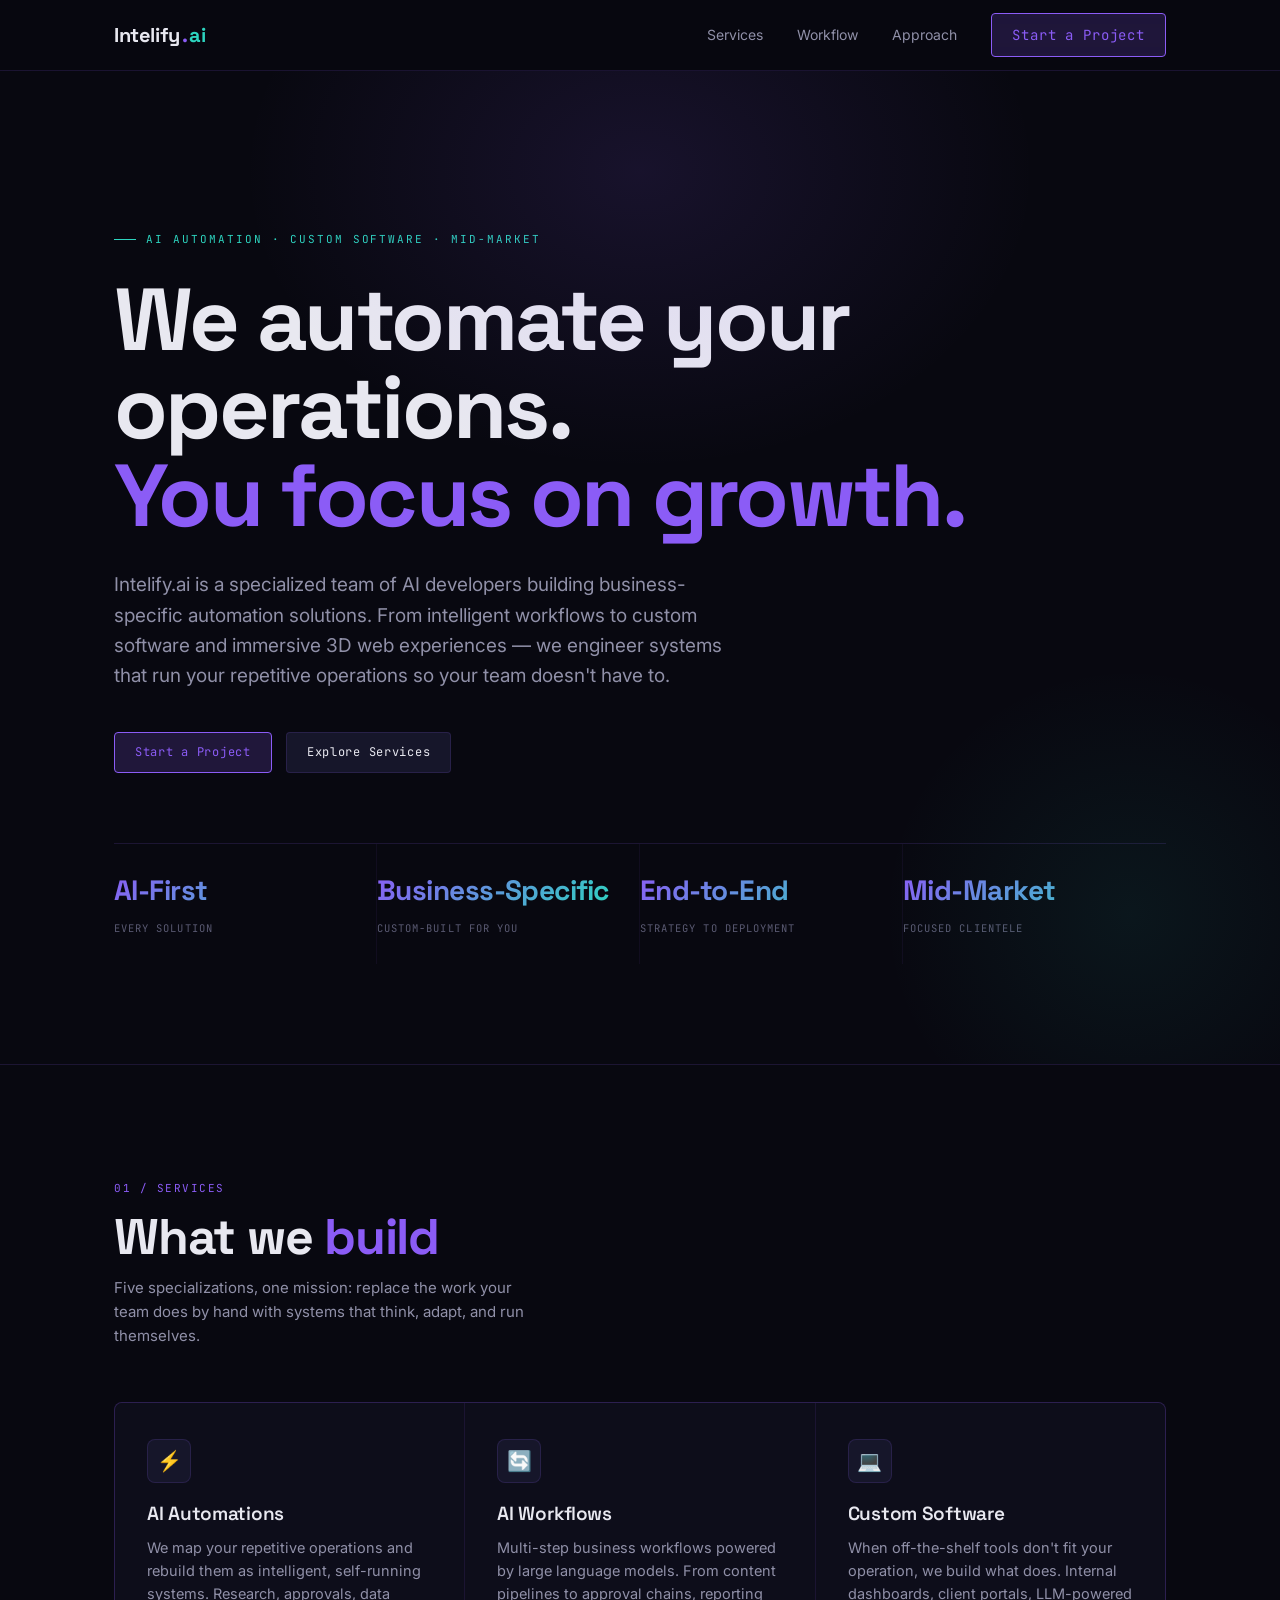
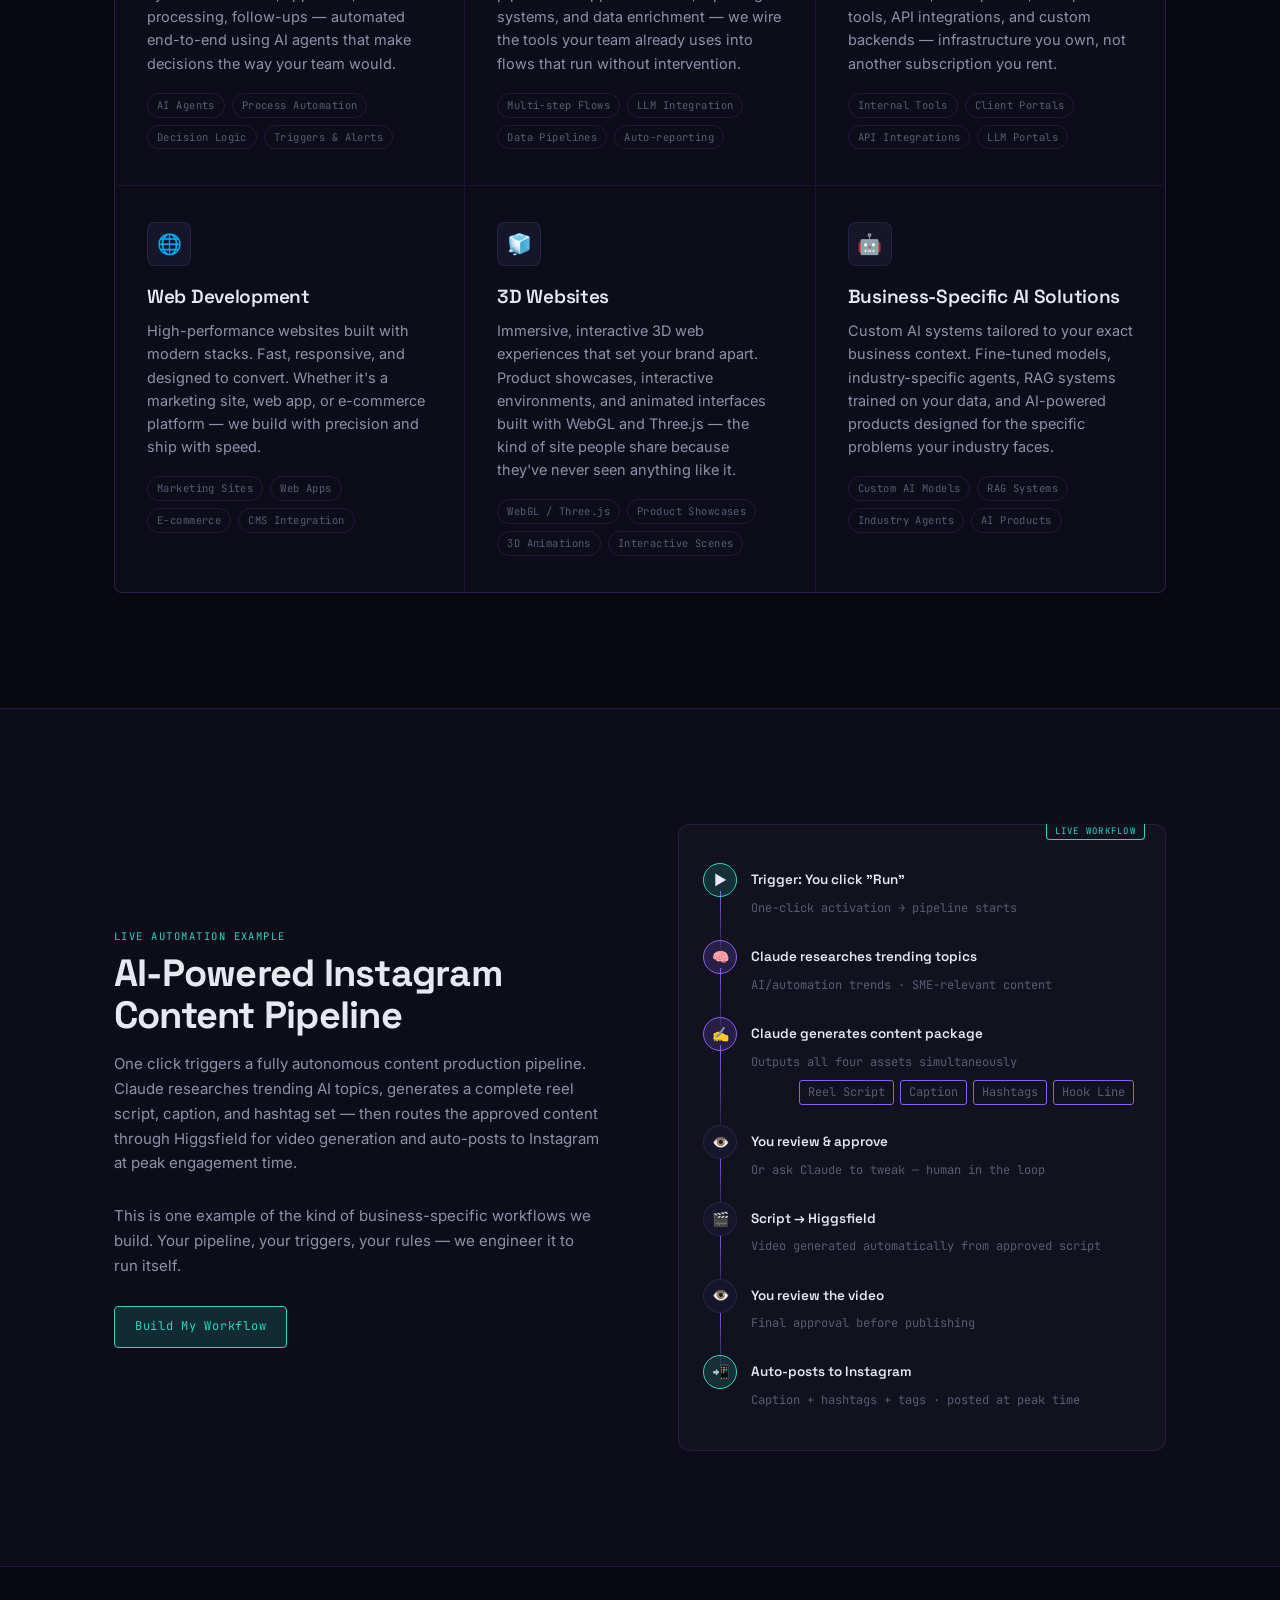
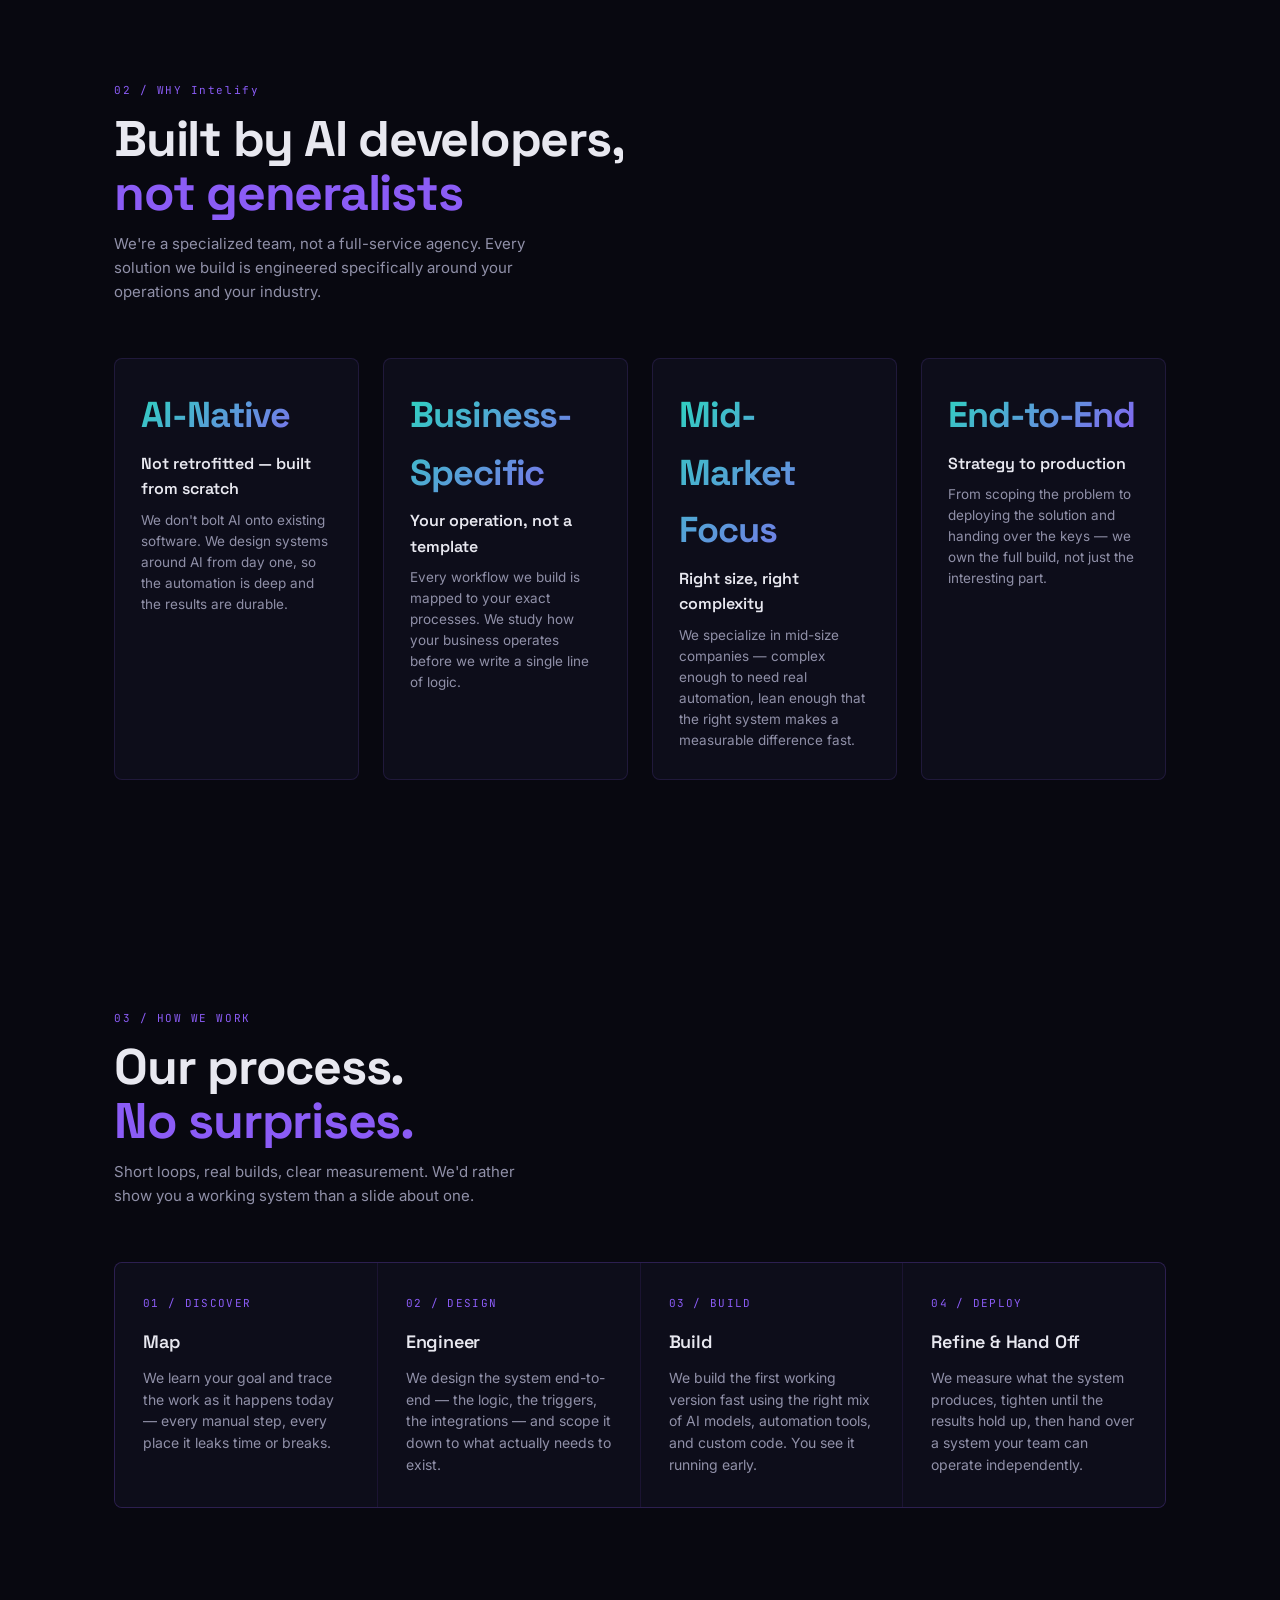
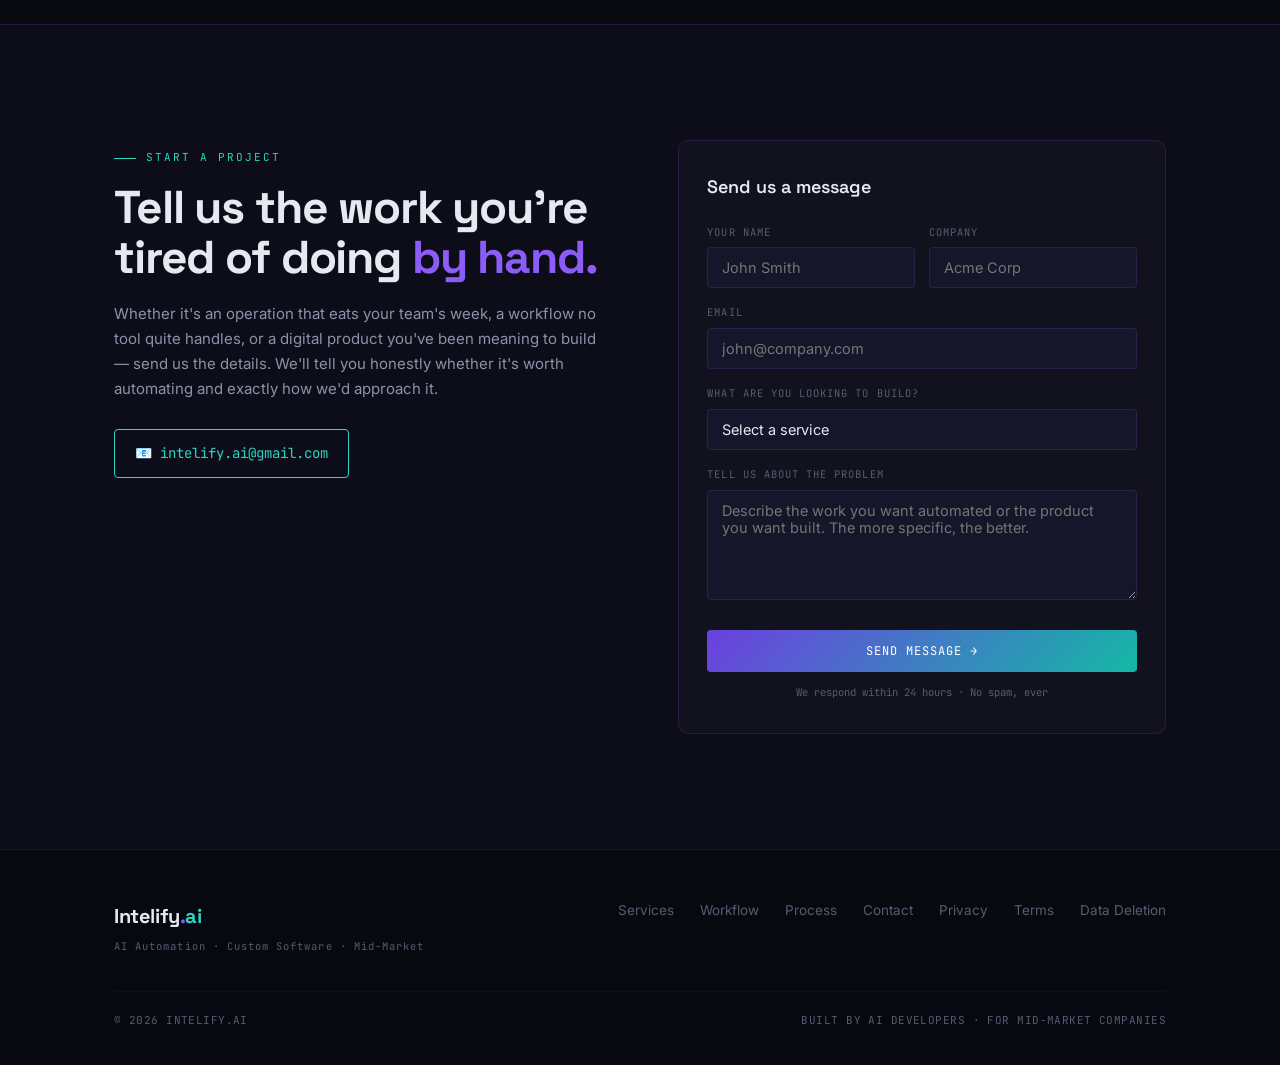
==== commit a9197aa9: "Fix: brand name corrected to Intelify.ai" ====
--- a/index.html
+++ b/index.html
@@ -3,9 +3,9 @@
 <head>
 <meta charset="UTF-8">
 <meta name="viewport" content="width=device-width, initial-scale=1.0">
-<title>IntelifyLabs.ai — AI Automation & Custom Software for Mid-Market Companies</title>
-<meta name="description" content="IntelifyLabs.ai is a specialized team of AI developers building business-specific automation solutions — AI workflows, custom software, 3D web experiences, and intelligent operations for mid-size companies.">
-<meta property="og:title" content="IntelifyLabs.ai — AI Automation & Custom Software">
+<title>Intelify.ai — AI Automation & Custom Software for Mid-Market Companies</title>
+<meta name="description" content="Intelify.ai is a specialized team of AI developers building business-specific automation solutions — AI workflows, custom software, 3D web experiences, and intelligent operations for mid-size companies.">
+<meta property="og:title" content="Intelify.ai — AI Automation & Custom Software">
 <meta property="og:description" content="We automate your operations and build business-specific AI solutions — from intelligent workflows to custom software and immersive 3D web experiences.">
 <meta property="og:type" content="website">
 <link rel="icon" href="data:image/svg+xml,%3Csvg xmlns='http://www.w3.org/2000/svg' viewBox='0 0 32 32'%3E%3Crect width='32' height='32' rx='6' fill='%23080810'/%3E%3Ctext x='16' y='22' font-family='sans-serif' font-weight='700' font-size='14' fill='%238B5CF6' text-anchor='middle'%3EIL%3C/text%3E%3C/svg%3E">
@@ -19,7 +19,7 @@
 <!-- ============ NAV ============ -->
 <header class="nav">
   <div class="wrap nav-inner">
-    <a href="index.html" class="brand">Intelify<span class="ai">Labs</span><span class="dot">.</span><span class="ai">ai</span></a>
+    <a href="index.html" class="brand">Intelify<span class="dot">.</span><span class="ai">ai</span></a>
     <nav class="links">
       <a href="#services">Services</a>
       <a href="#workflow">Workflow</a>
@@ -34,7 +34,7 @@
   <div class="wrap">
     <span class="kicker reveal">AI Automation · Custom Software · Mid-Market</span>
     <h1 class="reveal">We automate your operations.<br><em>You focus on growth.</em></h1>
-    <p class="lede reveal">IntelifyLabs.ai is a specialized team of AI developers building business-specific automation solutions. From intelligent workflows to custom software and immersive 3D web experiences — we engineer systems that run your repetitive operations so your team doesn't have to.</p>
+    <p class="lede reveal">Intelify.ai is a specialized team of AI developers building business-specific automation solutions. From intelligent workflows to custom software and immersive 3D web experiences — we engineer systems that run your repetitive operations so your team doesn't have to.</p>
     <div class="hero-cta reveal">
       <a href="#contact" class="btn accent">Start a Project</a>
       <a href="#services" class="btn">Explore Services</a>
@@ -216,7 +216,7 @@
 <section id="why">
   <div class="wrap">
     <div class="sec-head reveal">
-      <span class="idx">02 / WHY INTELIFYLABS</span>
+      <span class="idx">02 / WHY Intelify</span>
       <h2>Built by AI developers,<br><em>not generalists</em></h2>
       <p class="note">We're a specialized team, not a full-service agency. Every solution we build is engineered specifically around your operations and your industry.</p>
     </div>
@@ -337,7 +337,7 @@
   <div class="wrap">
     <div class="foot-top">
       <div>
-        <div class="foot-brand">Intelify<span class="ai">Labs</span><span class="dot">.</span><span class="ai">ai</span></div>
+        <div class="foot-brand">Intelify<span class="dot">.</span><span class="ai">ai</span></div>
         <div class="foot-tagline">AI Automation · Custom Software · Mid-Market</div>
       </div>
       <nav class="foot-links">
@@ -351,7 +351,7 @@
       </nav>
     </div>
     <div class="foot-bottom">
-      <span>© <span id="yr">2026</span> IntelifyLabs.ai</span>
+      <span>© <span id="yr">2026</span> Intelify.ai</span>
       <span>Built by AI developers · For mid-market companies</span>
     </div>
   </div>
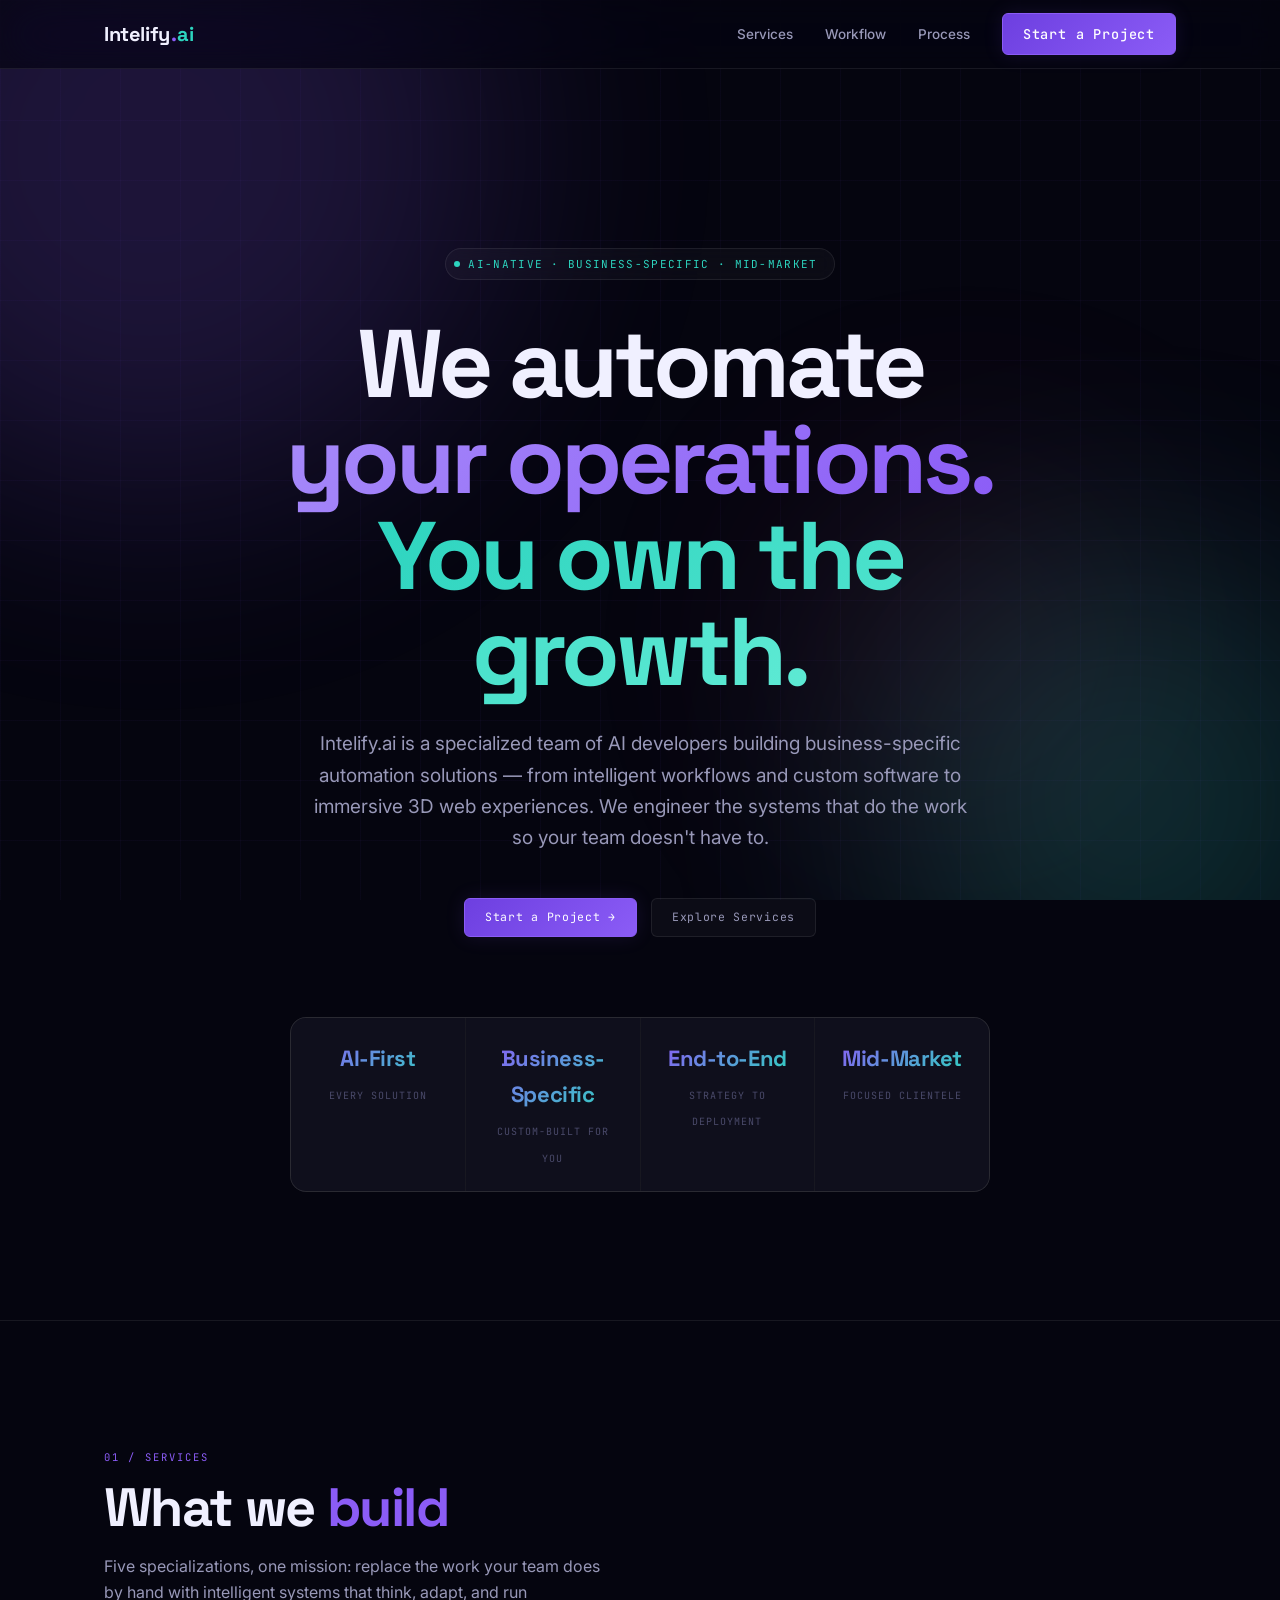
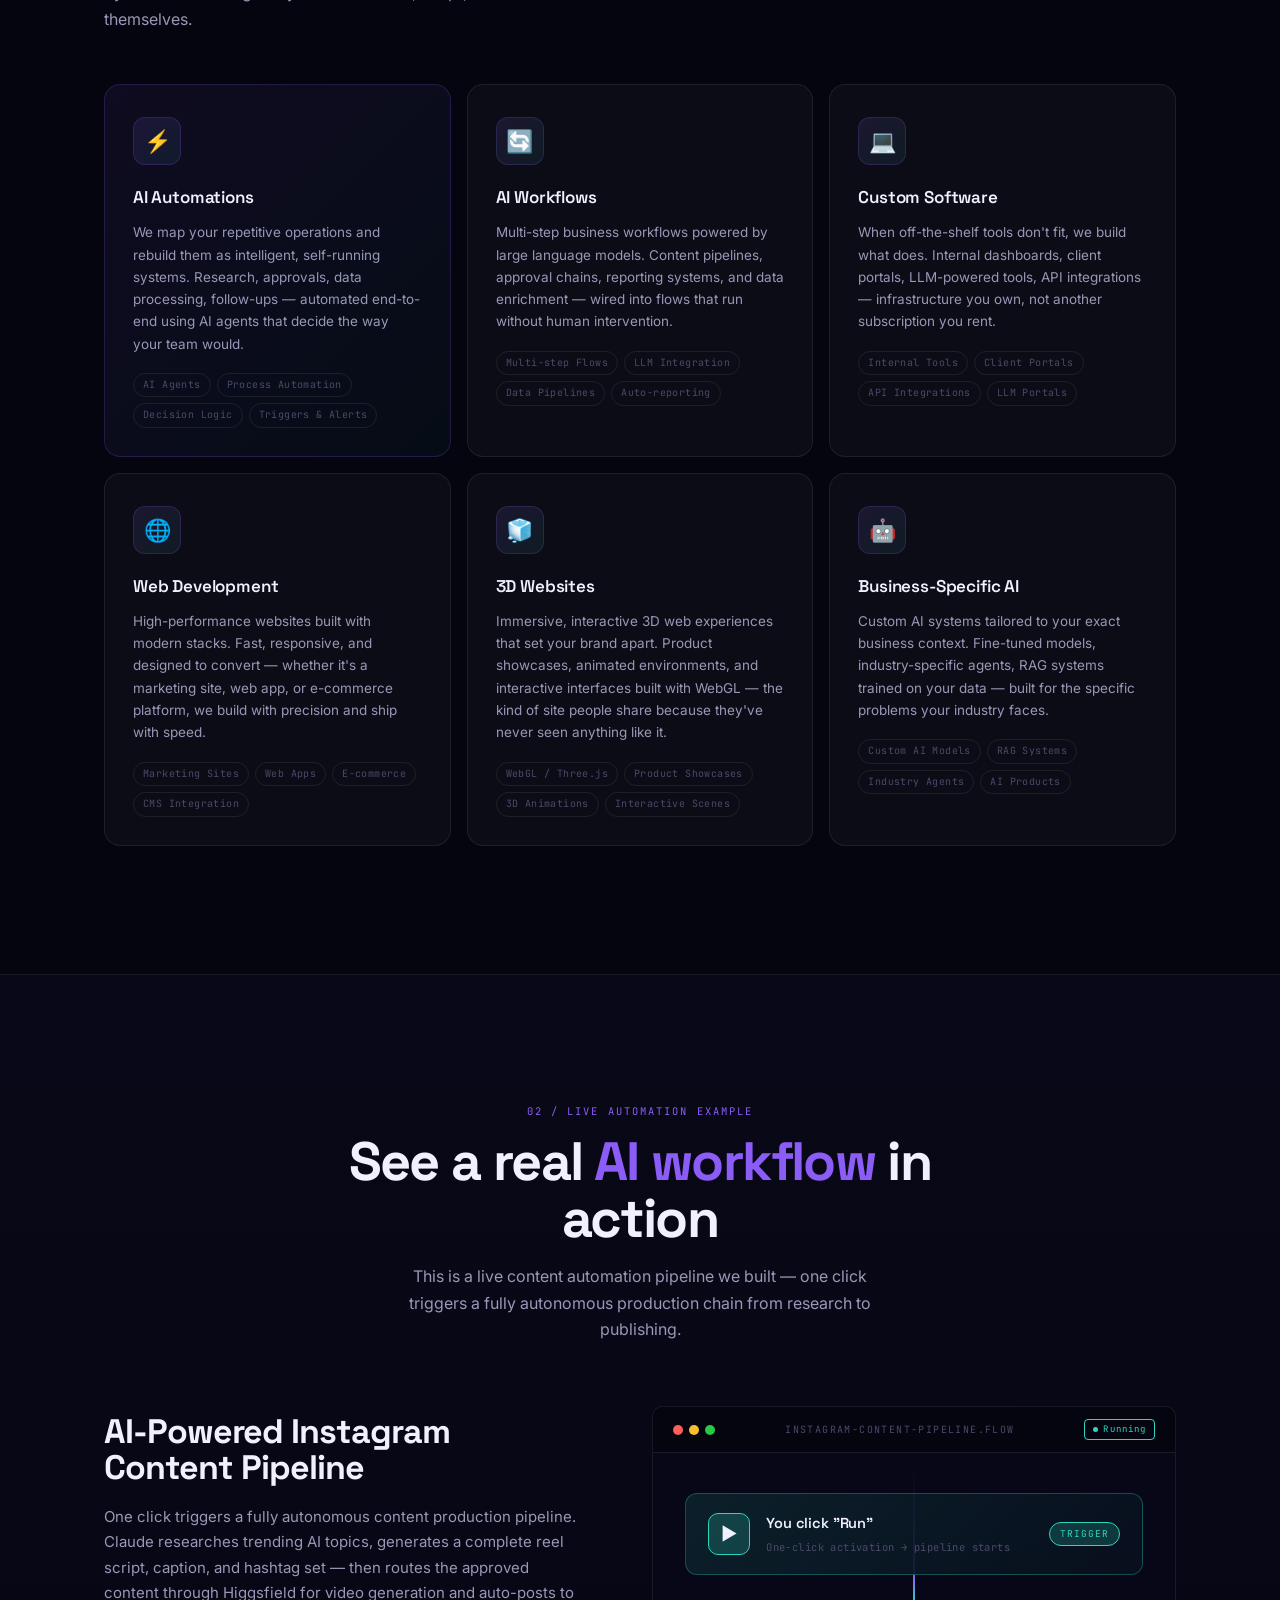
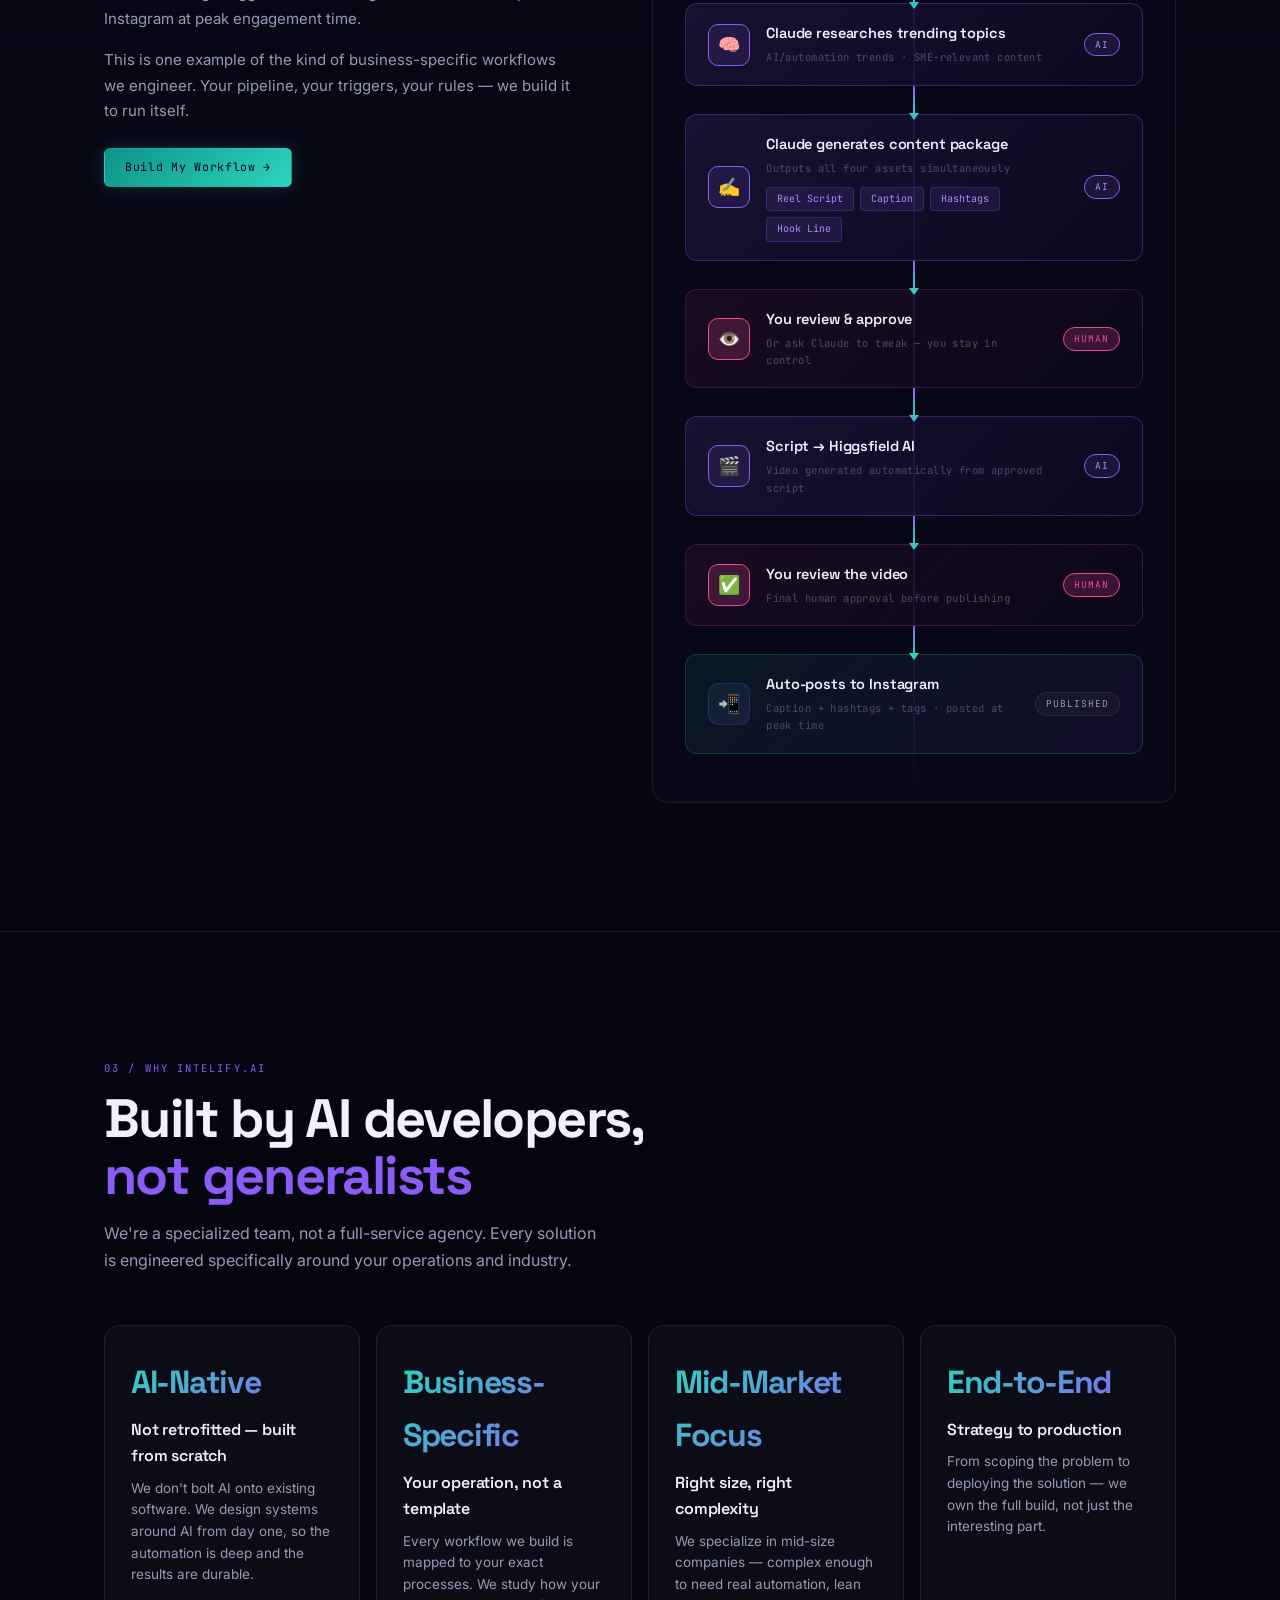
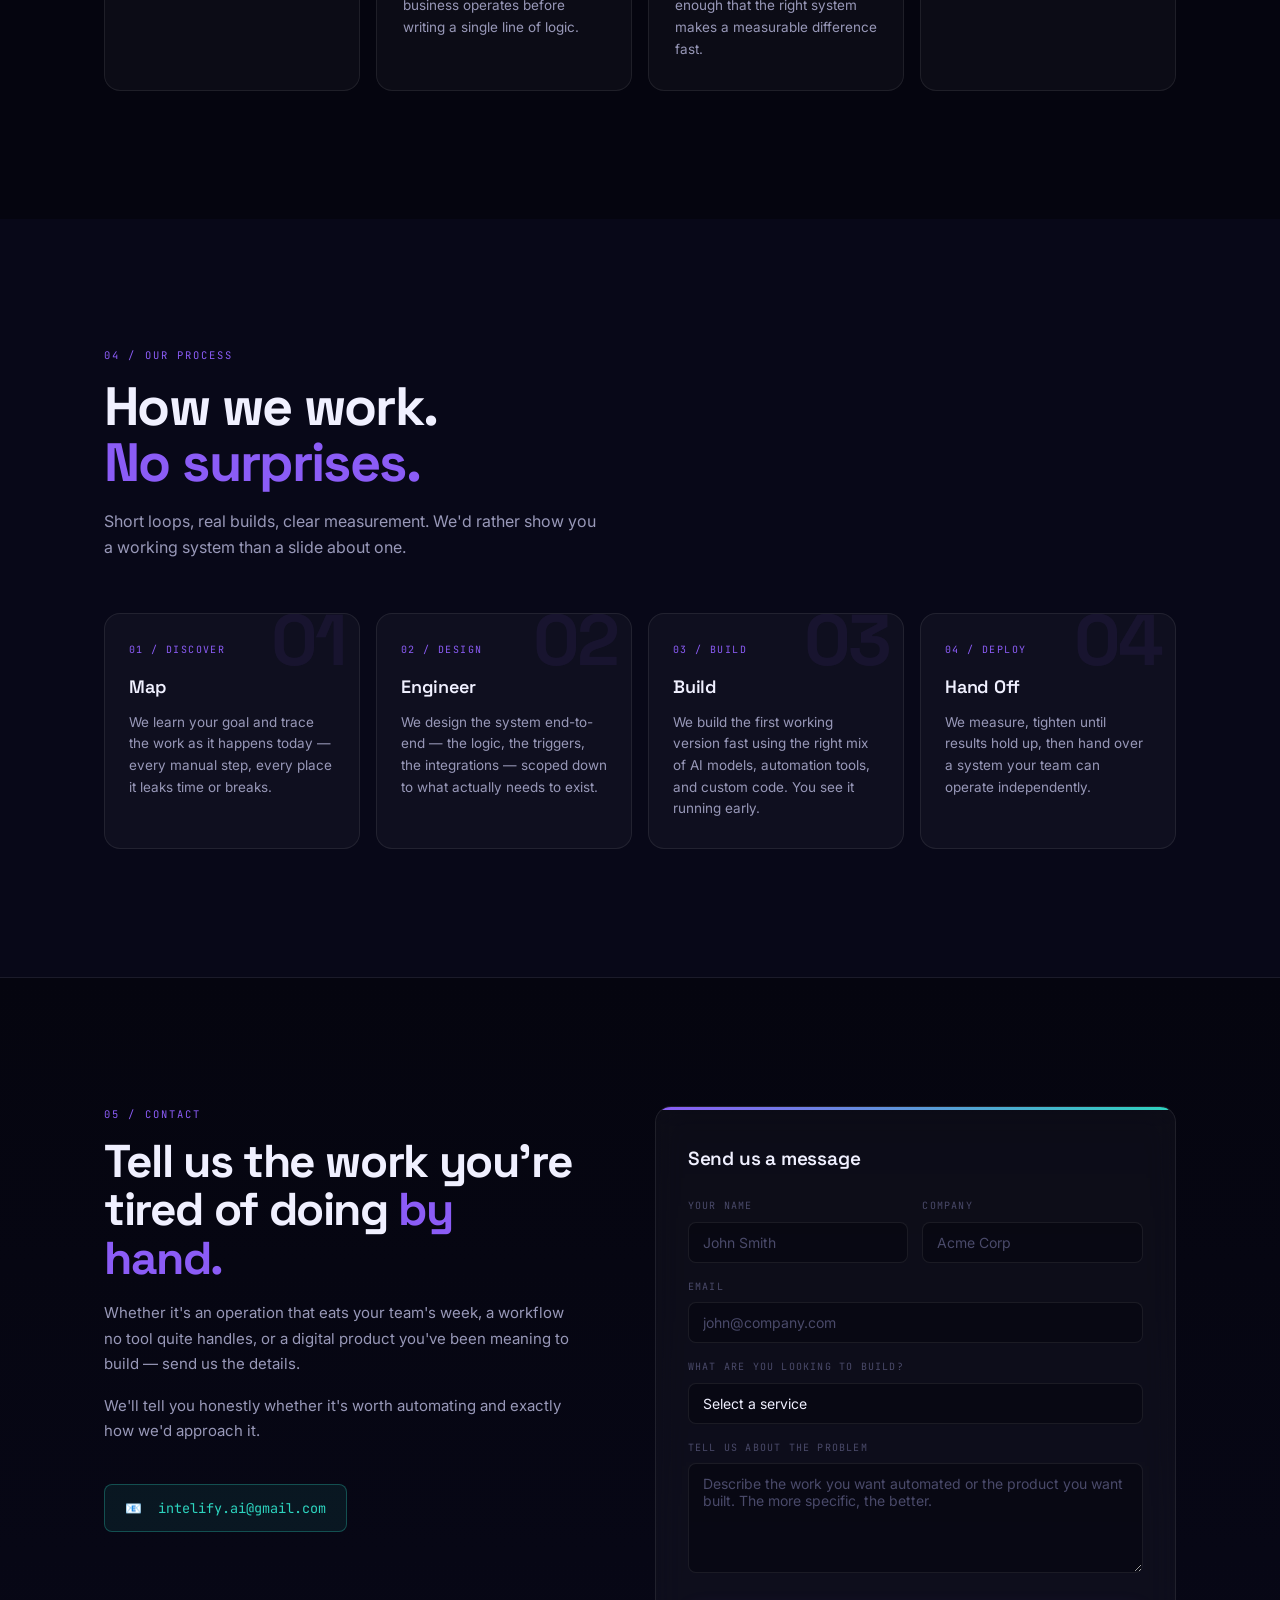
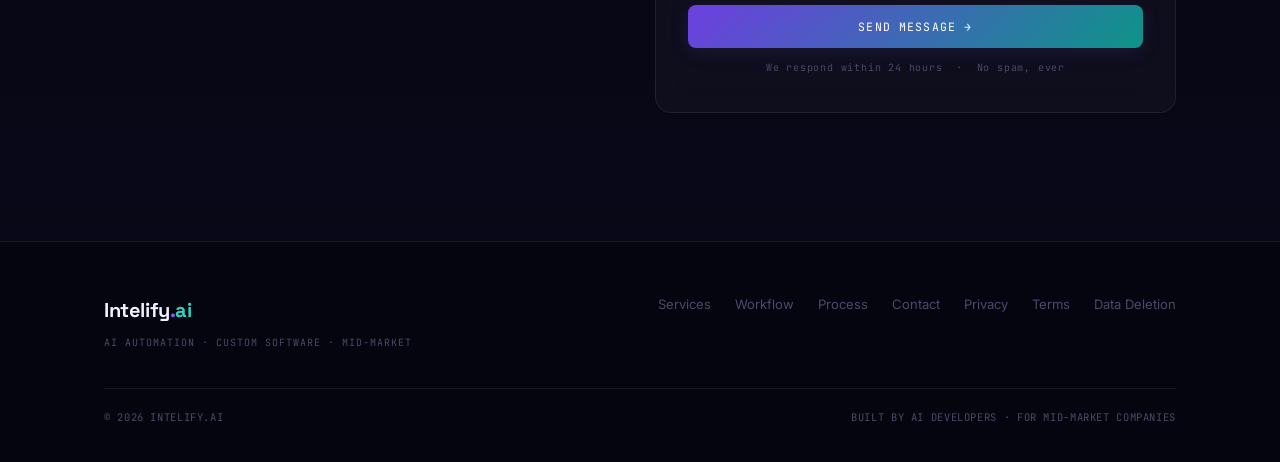
==== commit 7b578029: "Visual overhaul: 3D glassmorphism design, animated orbs, redesigned workflow diagram" ====
--- a/index.html
+++ b/index.html
@@ -8,13 +8,20 @@
 <meta property="og:title" content="Intelify.ai — AI Automation & Custom Software">
 <meta property="og:description" content="We automate your operations and build business-specific AI solutions — from intelligent workflows to custom software and immersive 3D web experiences.">
 <meta property="og:type" content="website">
-<link rel="icon" href="data:image/svg+xml,%3Csvg xmlns='http://www.w3.org/2000/svg' viewBox='0 0 32 32'%3E%3Crect width='32' height='32' rx='6' fill='%23080810'/%3E%3Ctext x='16' y='22' font-family='sans-serif' font-weight='700' font-size='14' fill='%238B5CF6' text-anchor='middle'%3EIL%3C/text%3E%3C/svg%3E">
+<link rel="icon" href="data:image/svg+xml,%3Csvg xmlns='http://www.w3.org/2000/svg' viewBox='0 0 32 32'%3E%3Crect width='32' height='32' rx='7' fill='%2305050F'/%3E%3Ctext x='16' y='22' font-family='sans-serif' font-weight='700' font-size='13' fill='%238B5CF6' text-anchor='middle'%3EI.ai%3C/text%3E%3C/svg%3E">
 <link rel="preconnect" href="https://fonts.googleapis.com">
 <link rel="preconnect" href="https://fonts.gstatic.com" crossorigin>
 <link href="https://fonts.googleapis.com/css2?family=Space+Grotesk:wght@400;500;600;700&family=Inter:wght@400;500;600&family=JetBrains+Mono:wght@400;500&display=swap" rel="stylesheet">
 <link rel="stylesheet" href="styles.css">
 </head>
 <body>
+
+<!-- Animated background orbs -->
+<div class="bg-orbs" aria-hidden="true">
+  <div class="orb orb-1"></div>
+  <div class="orb orb-2"></div>
+  <div class="orb orb-3"></div>
+</div>
 
 <!-- ============ NAV ============ -->
 <header class="nav">
@@ -23,7 +30,7 @@
     <nav class="links">
       <a href="#services">Services</a>
       <a href="#workflow">Workflow</a>
-      <a href="#approach">Approach</a>
+      <a href="#approach">Process</a>
       <a href="#contact" class="btn accent always">Start a Project</a>
     </nav>
   </div>
@@ -32,18 +39,37 @@
 <!-- ============ HERO ============ -->
 <section class="hero">
   <div class="wrap">
-    <span class="kicker reveal">AI Automation · Custom Software · Mid-Market</span>
-    <h1 class="reveal">We automate your operations.<br><em>You focus on growth.</em></h1>
-    <p class="lede reveal">Intelify.ai is a specialized team of AI developers building business-specific automation solutions. From intelligent workflows to custom software and immersive 3D web experiences — we engineer systems that run your repetitive operations so your team doesn't have to.</p>
+    <div class="hero-badge reveal">
+      <span class="dot-live"></span>
+      AI-Native · Business-Specific · Mid-Market
+    </div>
+    <h1 class="reveal">
+      We automate<br>
+      <span class="line-violet">your operations.</span><br>
+      <span class="line-teal">You own the growth.</span>
+    </h1>
+    <p class="lede reveal">Intelify.ai is a specialized team of AI developers building business-specific automation solutions — from intelligent workflows and custom software to immersive 3D web experiences. We engineer the systems that do the work so your team doesn't have to.</p>
     <div class="hero-cta reveal">
-      <a href="#contact" class="btn accent">Start a Project</a>
-      <a href="#services" class="btn">Explore Services</a>
-    </div>
-    <div class="hero-meta reveal">
-      <div class="cell"><span class="num">AI-First</span><span class="lbl">Every solution</span></div>
-      <div class="cell"><span class="num">Business-Specific</span><span class="lbl">Custom-built for you</span></div>
-      <div class="cell"><span class="num">End-to-End</span><span class="lbl">Strategy to deployment</span></div>
-      <div class="cell"><span class="num">Mid-Market</span><span class="lbl">Focused clientele</span></div>
+      <a href="#contact" class="btn accent">Start a Project →</a>
+      <a href="#services" class="btn outline">Explore Services</a>
+    </div>
+    <div class="hero-stats reveal">
+      <div class="stat">
+        <span class="s-num">AI-First</span>
+        <span class="s-lbl">Every solution</span>
+      </div>
+      <div class="stat">
+        <span class="s-num">Business-Specific</span>
+        <span class="s-lbl">Custom-built for you</span>
+      </div>
+      <div class="stat">
+        <span class="s-num">End-to-End</span>
+        <span class="s-lbl">Strategy to deployment</span>
+      </div>
+      <div class="stat">
+        <span class="s-num">Mid-Market</span>
+        <span class="s-lbl">Focused clientele</span>
+      </div>
     </div>
   </div>
 </section>
@@ -51,17 +77,17 @@
 <!-- ============ SERVICES ============ -->
 <section id="services" class="services">
   <div class="wrap">
-    <div class="sec-head reveal">
-      <span class="idx">01 / SERVICES</span>
-      <h2>What we <em>build</em></h2>
-      <p class="note">Five specializations, one mission: replace the work your team does by hand with systems that think, adapt, and run themselves.</p>
-    </div>
-
-    <div class="svc-grid reveal">
-      <div class="svc-card">
-        <div class="svc-icon">⚡</div>
+    <div class="reveal">
+      <span class="sec-label">01 / Services</span>
+      <h2 class="sec-title">What we <em>build</em></h2>
+      <p class="sec-subtitle">Five specializations, one mission: replace the work your team does by hand with intelligent systems that think, adapt, and run themselves.</p>
+    </div>
+
+    <div class="svc-grid">
+      <div class="svc-card featured reveal">
+        <div class="svc-icon-wrap">⚡</div>
         <h3>AI Automations</h3>
-        <p>We map your repetitive operations and rebuild them as intelligent, self-running systems. Research, approvals, data processing, follow-ups — automated end-to-end using AI agents that make decisions the way your team would.</p>
+        <p>We map your repetitive operations and rebuild them as intelligent, self-running systems. Research, approvals, data processing, follow-ups — automated end-to-end using AI agents that decide the way your team would.</p>
         <div class="chips">
           <span class="chip">AI Agents</span>
           <span class="chip">Process Automation</span>
@@ -70,10 +96,10 @@
         </div>
       </div>
 
-      <div class="svc-card">
-        <div class="svc-icon">🔄</div>
+      <div class="svc-card reveal">
+        <div class="svc-icon-wrap">🔄</div>
         <h3>AI Workflows</h3>
-        <p>Multi-step business workflows powered by large language models. From content pipelines to approval chains, reporting systems, and data enrichment — we wire the tools your team already uses into flows that run without intervention.</p>
+        <p>Multi-step business workflows powered by large language models. Content pipelines, approval chains, reporting systems, and data enrichment — wired into flows that run without human intervention.</p>
         <div class="chips">
           <span class="chip">Multi-step Flows</span>
           <span class="chip">LLM Integration</span>
@@ -82,10 +108,10 @@
         </div>
       </div>
 
-      <div class="svc-card">
-        <div class="svc-icon">💻</div>
+      <div class="svc-card reveal">
+        <div class="svc-icon-wrap">💻</div>
         <h3>Custom Software</h3>
-        <p>When off-the-shelf tools don't fit your operation, we build what does. Internal dashboards, client portals, LLM-powered tools, API integrations, and custom backends — infrastructure you own, not another subscription you rent.</p>
+        <p>When off-the-shelf tools don't fit, we build what does. Internal dashboards, client portals, LLM-powered tools, API integrations — infrastructure you own, not another subscription you rent.</p>
         <div class="chips">
           <span class="chip">Internal Tools</span>
           <span class="chip">Client Portals</span>
@@ -94,10 +120,10 @@
         </div>
       </div>
 
-      <div class="svc-card">
-        <div class="svc-icon">🌐</div>
+      <div class="svc-card reveal">
+        <div class="svc-icon-wrap">🌐</div>
         <h3>Web Development</h3>
-        <p>High-performance websites built with modern stacks. Fast, responsive, and designed to convert. Whether it's a marketing site, web app, or e-commerce platform — we build with precision and ship with speed.</p>
+        <p>High-performance websites built with modern stacks. Fast, responsive, and designed to convert — whether it's a marketing site, web app, or e-commerce platform, we build with precision and ship with speed.</p>
         <div class="chips">
           <span class="chip">Marketing Sites</span>
           <span class="chip">Web Apps</span>
@@ -106,10 +132,10 @@
         </div>
       </div>
 
-      <div class="svc-card">
-        <div class="svc-icon">🧊</div>
+      <div class="svc-card reveal">
+        <div class="svc-icon-wrap">🧊</div>
         <h3>3D Websites</h3>
-        <p>Immersive, interactive 3D web experiences that set your brand apart. Product showcases, interactive environments, and animated interfaces built with WebGL and Three.js — the kind of site people share because they've never seen anything like it.</p>
+        <p>Immersive, interactive 3D web experiences that set your brand apart. Product showcases, animated environments, and interactive interfaces built with WebGL — the kind of site people share because they've never seen anything like it.</p>
         <div class="chips">
           <span class="chip">WebGL / Three.js</span>
           <span class="chip">Product Showcases</span>
@@ -118,10 +144,10 @@
         </div>
       </div>
 
-      <div class="svc-card">
-        <div class="svc-icon">🤖</div>
-        <h3>Business-Specific AI Solutions</h3>
-        <p>Custom AI systems tailored to your exact business context. Fine-tuned models, industry-specific agents, RAG systems trained on your data, and AI-powered products designed for the specific problems your industry faces.</p>
+      <div class="svc-card reveal">
+        <div class="svc-icon-wrap">🤖</div>
+        <h3>Business-Specific AI</h3>
+        <p>Custom AI systems tailored to your exact business context. Fine-tuned models, industry-specific agents, RAG systems trained on your data — built for the specific problems your industry faces.</p>
         <div class="chips">
           <span class="chip">Custom AI Models</span>
           <span class="chip">RAG Systems</span>
@@ -133,78 +159,130 @@
   </div>
 </section>
 
-<!-- ============ WORKFLOW SHOWCASE ============ -->
+<!-- ============ WORKFLOW ============ -->
 <section id="workflow" class="workflow-section">
   <div class="wrap">
-    <div class="workflow-wrap">
+    <div class="workflow-intro reveal">
+      <span class="sec-label">02 / Live Automation Example</span>
+      <h2 class="sec-title">See a real <em>AI workflow</em> in action</h2>
+      <p class="sec-subtitle">This is a live content automation pipeline we built — one click triggers a fully autonomous production chain from research to publishing.</p>
+    </div>
+
+    <div class="workflow-split">
+      <div class="workflow-info reveal">
+        <h3 class="sec-title" style="font-size:clamp(22px,2.8vw,34px);">AI-Powered Instagram Content Pipeline</h3>
+        <p>One click triggers a fully autonomous content production pipeline. Claude researches trending AI topics, generates a complete reel script, caption, and hashtag set — then routes the approved content through Higgsfield for video generation and auto-posts to Instagram at peak engagement time.</p>
+        <p>This is one example of the kind of business-specific workflows we engineer. Your pipeline, your triggers, your rules — we build it to run itself.</p>
+        <a href="#contact" class="btn teal" style="margin-top:8px;">Build My Workflow →</a>
+      </div>
+
       <div class="reveal">
-        <div class="workflow-label">Live Automation Example</div>
-        <h2 class="workflow-title">AI-Powered Instagram Content Pipeline</h2>
-        <p class="workflow-desc">One click triggers a fully autonomous content production pipeline. Claude researches trending AI topics, generates a complete reel script, caption, and hashtag set — then routes the approved content through Higgsfield for video generation and auto-posts to Instagram at peak engagement time.</p>
-        <p class="workflow-desc">This is one example of the kind of business-specific workflows we build. Your pipeline, your triggers, your rules — we engineer it to run itself.</p>
-        <a href="#contact" class="btn teal">Build My Workflow</a>
-      </div>
-
-      <div class="flow-diagram reveal">
-        <div class="flow-step">
-          <div class="flow-node trigger">▶</div>
-          <div class="flow-content">
-            <strong>Trigger: You click "Run"</strong>
-            <span>One-click activation → pipeline starts</span>
-          </div>
-        </div>
-
-        <div class="flow-step">
-          <div class="flow-node ai">🧠</div>
-          <div class="flow-content">
-            <strong>Claude researches trending topics</strong>
-            <span>AI/automation trends · SME-relevant content</span>
-          </div>
-        </div>
-
-        <div class="flow-step">
-          <div class="flow-node ai">✍️</div>
-          <div class="flow-content">
-            <strong>Claude generates content package</strong>
-            <span>Outputs all four assets simultaneously</span>
-            <div class="flow-outputs">
-              <span class="flow-out">Reel Script</span>
-              <span class="flow-out">Caption</span>
-              <span class="flow-out">Hashtags</span>
-              <span class="flow-out">Hook Line</span>
-            </div>
-          </div>
-        </div>
-
-        <div class="flow-step">
-          <div class="flow-node action">👁️</div>
-          <div class="flow-content">
-            <strong>You review & approve</strong>
-            <span>Or ask Claude to tweak — human in the loop</span>
-          </div>
-        </div>
-
-        <div class="flow-step">
-          <div class="flow-node action">🎬</div>
-          <div class="flow-content">
-            <strong>Script → Higgsfield</strong>
-            <span>Video generated automatically from approved script</span>
-          </div>
-        </div>
-
-        <div class="flow-step">
-          <div class="flow-node action">👁️</div>
-          <div class="flow-content">
-            <strong>You review the video</strong>
-            <span>Final approval before publishing</span>
-          </div>
-        </div>
-
-        <div class="flow-step">
-          <div class="flow-node trigger">📲</div>
-          <div class="flow-content">
-            <strong>Auto-posts to Instagram</strong>
-            <span>Caption + hashtags + tags · posted at peak time</span>
+        <div class="wf-bar">
+          <div class="wf-bar-dots">
+            <span class="d1"></span><span class="d2"></span><span class="d3"></span>
+          </div>
+          <div class="wf-bar-title">instagram-content-pipeline.flow</div>
+          <div class="wf-bar-badge">Running</div>
+        </div>
+
+        <div class="flow-container">
+          <div class="flow-steps-wrap">
+
+            <div class="flow-node-wrap">
+              <div class="f-card type-trigger">
+                <div class="f-icon">▶</div>
+                <div class="f-body">
+                  <div class="f-title">You click "Run"</div>
+                  <div class="f-sub">One-click activation → pipeline starts</div>
+                </div>
+                <span class="f-badge">Trigger</span>
+              </div>
+            </div>
+
+            <div class="flow-arrow"></div>
+
+            <div class="flow-node-wrap">
+              <div class="f-card type-ai">
+                <div class="f-icon">🧠</div>
+                <div class="f-body">
+                  <div class="f-title">Claude researches trending topics</div>
+                  <div class="f-sub">AI/automation trends · SME-relevant content</div>
+                </div>
+                <span class="f-badge">AI</span>
+              </div>
+            </div>
+
+            <div class="flow-arrow"></div>
+
+            <div class="flow-node-wrap">
+              <div class="f-card type-ai">
+                <div class="f-icon">✍️</div>
+                <div class="f-body">
+                  <div class="f-title">Claude generates content package</div>
+                  <div class="f-sub">Outputs all four assets simultaneously</div>
+                  <div class="f-outputs">
+                    <span class="f-out-tag">Reel Script</span>
+                    <span class="f-out-tag">Caption</span>
+                    <span class="f-out-tag">Hashtags</span>
+                    <span class="f-out-tag">Hook Line</span>
+                  </div>
+                </div>
+                <span class="f-badge">AI</span>
+              </div>
+            </div>
+
+            <div class="flow-arrow"></div>
+
+            <div class="flow-node-wrap">
+              <div class="f-card type-human">
+                <div class="f-icon">👁️</div>
+                <div class="f-body">
+                  <div class="f-title">You review & approve</div>
+                  <div class="f-sub">Or ask Claude to tweak — you stay in control</div>
+                </div>
+                <span class="f-badge">Human</span>
+              </div>
+            </div>
+
+            <div class="flow-arrow"></div>
+
+            <div class="flow-node-wrap">
+              <div class="f-card type-ai">
+                <div class="f-icon">🎬</div>
+                <div class="f-body">
+                  <div class="f-title">Script → Higgsfield AI</div>
+                  <div class="f-sub">Video generated automatically from approved script</div>
+                </div>
+                <span class="f-badge">AI</span>
+              </div>
+            </div>
+
+            <div class="flow-arrow"></div>
+
+            <div class="flow-node-wrap">
+              <div class="f-card type-human">
+                <div class="f-icon">✅</div>
+                <div class="f-body">
+                  <div class="f-title">You review the video</div>
+                  <div class="f-sub">Final human approval before publishing</div>
+                </div>
+                <span class="f-badge">Human</span>
+              </div>
+            </div>
+
+            <div class="flow-arrow"></div>
+
+            <div class="flow-node-wrap">
+              <div class="f-card type-output">
+                <div class="f-icon">📲</div>
+                <div class="f-body">
+                  <div class="f-title">Auto-posts to Instagram</div>
+                  <div class="f-sub">Caption + hashtags + tags · posted at peak time</div>
+                </div>
+                <span class="f-badge">Published</span>
+              </div>
+            </div>
+
           </div>
         </div>
       </div>
@@ -215,31 +293,31 @@
 <!-- ============ WHY US ============ -->
 <section id="why">
   <div class="wrap">
-    <div class="sec-head reveal">
-      <span class="idx">02 / WHY Intelify</span>
-      <h2>Built by AI developers,<br><em>not generalists</em></h2>
-      <p class="note">We're a specialized team, not a full-service agency. Every solution we build is engineered specifically around your operations and your industry.</p>
-    </div>
-    <div class="why-grid reveal">
-      <div class="why-card">
+    <div class="reveal">
+      <span class="sec-label">03 / Why Intelify.ai</span>
+      <h2 class="sec-title">Built by AI developers,<br><em>not generalists</em></h2>
+      <p class="sec-subtitle">We're a specialized team, not a full-service agency. Every solution is engineered specifically around your operations and industry.</p>
+    </div>
+    <div class="why-grid">
+      <div class="why-card reveal">
         <span class="why-num">AI-Native</span>
         <h4>Not retrofitted — built from scratch</h4>
         <p>We don't bolt AI onto existing software. We design systems around AI from day one, so the automation is deep and the results are durable.</p>
       </div>
-      <div class="why-card">
+      <div class="why-card reveal">
         <span class="why-num">Business-Specific</span>
         <h4>Your operation, not a template</h4>
-        <p>Every workflow we build is mapped to your exact processes. We study how your business operates before we write a single line of logic.</p>
-      </div>
-      <div class="why-card">
+        <p>Every workflow we build is mapped to your exact processes. We study how your business operates before writing a single line of logic.</p>
+      </div>
+      <div class="why-card reveal">
         <span class="why-num">Mid-Market Focus</span>
         <h4>Right size, right complexity</h4>
         <p>We specialize in mid-size companies — complex enough to need real automation, lean enough that the right system makes a measurable difference fast.</p>
       </div>
-      <div class="why-card">
+      <div class="why-card reveal">
         <span class="why-num">End-to-End</span>
         <h4>Strategy to production</h4>
-        <p>From scoping the problem to deploying the solution and handing over the keys — we own the full build, not just the interesting part.</p>
+        <p>From scoping the problem to deploying the solution — we own the full build, not just the interesting part.</p>
       </div>
     </div>
   </div>
@@ -248,31 +326,31 @@
 <!-- ============ APPROACH ============ -->
 <section id="approach" class="approach">
   <div class="wrap">
-    <div class="sec-head reveal">
-      <span class="idx">03 / HOW WE WORK</span>
-      <h2>Our process.<br><em>No surprises.</em></h2>
-      <p class="note">Short loops, real builds, clear measurement. We'd rather show you a working system than a slide about one.</p>
-    </div>
-    <div class="steps reveal">
-      <div class="step">
-        <div class="s-no">01 / DISCOVER</div>
+    <div class="reveal">
+      <span class="sec-label">04 / Our Process</span>
+      <h2 class="sec-title">How we work.<br><em>No surprises.</em></h2>
+      <p class="sec-subtitle">Short loops, real builds, clear measurement. We'd rather show you a working system than a slide about one.</p>
+    </div>
+    <div class="steps">
+      <div class="step reveal" data-n="01">
+        <span class="s-label">01 / Discover</span>
         <h4>Map</h4>
         <p>We learn your goal and trace the work as it happens today — every manual step, every place it leaks time or breaks.</p>
       </div>
-      <div class="step">
-        <div class="s-no">02 / DESIGN</div>
+      <div class="step reveal" data-n="02">
+        <span class="s-label">02 / Design</span>
         <h4>Engineer</h4>
-        <p>We design the system end-to-end — the logic, the triggers, the integrations — and scope it down to what actually needs to exist.</p>
-      </div>
-      <div class="step">
-        <div class="s-no">03 / BUILD</div>
+        <p>We design the system end-to-end — the logic, the triggers, the integrations — scoped down to what actually needs to exist.</p>
+      </div>
+      <div class="step reveal" data-n="03">
+        <span class="s-label">03 / Build</span>
         <h4>Build</h4>
         <p>We build the first working version fast using the right mix of AI models, automation tools, and custom code. You see it running early.</p>
       </div>
-      <div class="step">
-        <div class="s-no">04 / DEPLOY</div>
-        <h4>Refine & Hand Off</h4>
-        <p>We measure what the system produces, tighten until the results hold up, then hand over a system your team can operate independently.</p>
+      <div class="step reveal" data-n="04">
+        <span class="s-label">04 / Deploy</span>
+        <h4>Hand Off</h4>
+        <p>We measure, tighten until results hold up, then hand over a system your team can operate independently.</p>
       </div>
     </div>
   </div>
@@ -283,11 +361,12 @@
   <div class="wrap">
     <div class="contact-wrap">
       <div class="contact-info reveal">
-        <span class="kicker">Start a Project</span>
-        <h2>Tell us the work you're tired of doing <em>by hand.</em></h2>
-        <p>Whether it's an operation that eats your team's week, a workflow no tool quite handles, or a digital product you've been meaning to build — send us the details. We'll tell you honestly whether it's worth automating and exactly how we'd approach it.</p>
+        <span class="sec-label">05 / Contact</span>
+        <h2 class="sec-title">Tell us the work you're tired of doing <em>by hand.</em></h2>
+        <p>Whether it's an operation that eats your team's week, a workflow no tool quite handles, or a digital product you've been meaning to build — send us the details.</p>
+        <p>We'll tell you honestly whether it's worth automating and exactly how we'd approach it.</p>
         <a href="mailto:intelify.ai@gmail.com" class="contact-email">
-          📧 intelify.ai@gmail.com
+          📧 &nbsp;intelify.ai@gmail.com
         </a>
       </div>
 
@@ -324,8 +403,8 @@
             <label>Tell us about the problem</label>
             <textarea name="message" placeholder="Describe the work you want automated or the product you want built. The more specific, the better." required></textarea>
           </div>
-          <button type="submit" class="btn-submit">SEND MESSAGE →</button>
-          <p class="form-note">We respond within 24 hours · No spam, ever</p>
+          <button type="submit" class="btn-submit">Send Message →</button>
+          <p class="form-note">We respond within 24 hours &nbsp;·&nbsp; No spam, ever</p>
         </form>
       </div>
     </div>
@@ -351,7 +430,7 @@
       </nav>
     </div>
     <div class="foot-bottom">
-      <span>© <span id="yr">2026</span> Intelify.ai</span>
+      <span>© <span id="yr"></span> Intelify.ai</span>
       <span>Built by AI developers · For mid-market companies</span>
     </div>
   </div>
@@ -359,13 +438,17 @@
 
 <script>
   document.getElementById('yr').textContent = new Date().getFullYear();
-  const io = new IntersectionObserver((es) => {
-    es.forEach(e => { if (e.isIntersecting) { e.target.classList.add('in'); io.unobserve(e.target); } });
-  }, { threshold: 0.1, rootMargin: '0px 0px -40px 0px' });
-  document.querySelectorAll('.reveal').forEach((el, i) => {
-    el.style.transitionDelay = (Math.min(i, 5) * 0.07) + 's';
-    io.observe(el);
-  });
+
+  // Reveal on scroll
+  const io = new IntersectionObserver((entries) => {
+    entries.forEach((e, i) => {
+      if (e.isIntersecting) {
+        setTimeout(() => e.target.classList.add('in'), i * 60);
+        io.unobserve(e.target);
+      }
+    });
+  }, { threshold: 0.08, rootMargin: '0px 0px -30px 0px' });
+  document.querySelectorAll('.reveal').forEach(el => io.observe(el));
 </script>
 </body>
 </html>
--- a/styles.css
+++ b/styles.css
@@ -1,44 +1,60 @@
 /* ===========================================================
-   INTELIFYLABS.AI — Dark Futuristic · Violet + Teal on Void Black
-   Space Grotesk (display) · Inter (body) · JetBrains Mono (labels)
+   INTELIFY.AI — Dark 3D Futuristic
+   Glassmorphism · Glow · Depth · Violet + Teal on Void Black
    =========================================================== */
 
+@import url('https://fonts.googleapis.com/css2?family=Space+Grotesk:wght@400;500;600;700&family=Inter:wght@400;500;600&family=JetBrains+Mono:wght@400;500&display=swap');
+
 :root {
-  --void:        #080810;
-  --void-2:      #0D0D1A;
-  --void-3:      #12121F;
-  --surface:     #16162A;
-  --surface-2:   #1C1C32;
-  --border:      rgba(139,92,246,0.15);
-  --border-soft: rgba(139,92,246,0.07);
-  --violet:      #8B5CF6;
-  --violet-dim:  #6D3FE0;
-  --violet-glow: rgba(139,92,246,0.18);
-  --teal:        #2DD4BF;
-  --teal-dim:    #14B8A6;
-  --teal-glow:   rgba(45,212,191,0.15);
-  --text:        #E8E8F0;
-  --text-soft:   #9090A8;
-  --text-faint:  #5A5A72;
-  --white:       #FFFFFF;
-
-  --maxw: 1180px;
+  --void:         #05050F;
+  --void-2:       #080818;
+  --void-3:       #0C0C20;
+  --surface:      #10102A;
+  --surface-2:    #161630;
+  --glass:        rgba(255,255,255,0.03);
+  --glass-border: rgba(255,255,255,0.08);
+  --border:       rgba(139,92,246,0.2);
+  --border-soft:  rgba(139,92,246,0.08);
+
+  --violet:       #8B5CF6;
+  --violet-2:     #A78BFA;
+  --violet-dim:   #6D3FE0;
+  --v-glow:       rgba(139,92,246,0.25);
+  --v-glow-sm:    rgba(139,92,246,0.12);
+
+  --teal:         #2DD4BF;
+  --teal-2:       #5EEAD4;
+  --teal-dim:     #0D9488;
+  --t-glow:       rgba(45,212,191,0.2);
+  --t-glow-sm:    rgba(45,212,191,0.08);
+
+  --pink:         #EC4899;
+  --p-glow:       rgba(236,72,153,0.2);
+
+  --text:         #F0F0FF;
+  --text-soft:    #9898B8;
+  --text-faint:   #4A4A6A;
+  --white:        #FFFFFF;
+
+  --maxw: 1200px;
   --pad: clamp(20px, 5vw, 64px);
-
-  --f-display: "Space Grotesk", -apple-system, sans-serif;
-  --f-body:    "Inter", -apple-system, sans-serif;
-  --f-mono:    "JetBrains Mono", "SFMono-Regular", monospace;
-}
-
-* { box-sizing: border-box; margin: 0; padding: 0; }
+  --radius: 16px;
+  --radius-sm: 10px;
+
+  --f-display: "Space Grotesk", sans-serif;
+  --f-body:    "Inter", sans-serif;
+  --f-mono:    "JetBrains Mono", monospace;
+}
+
+*, *::before, *::after { box-sizing: border-box; margin: 0; padding: 0; }
 html { scroll-behavior: smooth; -webkit-text-size-adjust: 100%; }
 
 body {
   background: var(--void);
   color: var(--text);
   font-family: var(--f-body);
-  font-size: 17px;
-  line-height: 1.6;
+  font-size: 16px;
+  line-height: 1.65;
   -webkit-font-smoothing: antialiased;
   overflow-x: hidden;
 }
@@ -47,533 +63,747 @@
 a { color: inherit; text-decoration: none; }
 .wrap { max-width: var(--maxw); margin: 0 auto; padding-inline: var(--pad); }
 
-/* ---------- kicker ---------- */
-.kicker {
-  font-family: var(--f-mono);
-  font-size: 11px;
-  letter-spacing: 0.18em;
-  text-transform: uppercase;
+/* =========================================================
+   BACKGROUND CANVAS — animated orbs
+   ========================================================= */
+.bg-orbs {
+  position: fixed; inset: 0; z-index: 0;
+  pointer-events: none; overflow: hidden;
+}
+.orb {
+  position: absolute; border-radius: 50%;
+  filter: blur(120px); opacity: 0.18;
+  animation: drift 18s ease-in-out infinite alternate;
+}
+.orb-1 {
+  width: 700px; height: 700px;
+  background: var(--violet);
+  top: -200px; left: -200px;
+  animation-duration: 20s;
+}
+.orb-2 {
+  width: 500px; height: 500px;
+  background: var(--teal);
+  bottom: -150px; right: -100px;
+  animation-duration: 15s; animation-delay: -5s;
+}
+.orb-3 {
+  width: 400px; height: 400px;
+  background: var(--pink);
+  top: 50%; left: 60%;
+  animation-duration: 25s; animation-delay: -10s;
+  opacity: 0.08;
+}
+@keyframes drift {
+  from { transform: translate(0, 0) scale(1); }
+  to   { transform: translate(60px, 40px) scale(1.08); }
+}
+
+/* =========================================================
+   GRID OVERLAY
+   ========================================================= */
+body::before {
+  content: "";
+  position: fixed; inset: 0; z-index: 0;
+  background-image:
+    linear-gradient(rgba(139,92,246,0.04) 1px, transparent 1px),
+    linear-gradient(90deg, rgba(139,92,246,0.04) 1px, transparent 1px);
+  background-size: 60px 60px;
+  pointer-events: none;
+}
+
+/* all sections sit above bg */
+header, section, footer { position: relative; z-index: 1; }
+
+/* =========================================================
+   NAV
+   ========================================================= */
+header.nav {
+  position: sticky; top: 0; z-index: 100;
+  background: rgba(5,5,15,0.7);
+  backdrop-filter: blur(24px) saturate(180%);
+  border-bottom: 1px solid var(--glass-border);
+}
+.nav-inner {
+  display: flex; align-items: center; justify-content: space-between;
+  height: 68px;
+}
+.brand {
+  font-family: var(--f-display);
+  font-weight: 700; font-size: 20px;
+  letter-spacing: -0.02em;
+  display: inline-flex; align-items: center; gap: 1px;
+}
+.brand .dot { color: var(--violet); }
+.brand .ai  { color: var(--teal); }
+
+nav.links { display: flex; align-items: center; gap: 32px; }
+nav.links a {
+  font-size: 13.5px; font-weight: 500;
+  color: var(--text-soft);
+  transition: color .2s ease;
+}
+nav.links a:not(.btn):hover { color: var(--text); }
+
+.btn {
+  font-family: var(--f-mono); font-size: 11.5px; letter-spacing: 0.06em;
+  padding: 9px 20px; border-radius: 6px;
+  border: 1px solid transparent;
+  display: inline-block; white-space: nowrap;
+  transition: all .25s ease; cursor: pointer;
+}
+.btn.accent {
+  background: linear-gradient(135deg, var(--violet-dim), var(--violet));
+  border-color: var(--violet);
+  color: var(--white);
+  box-shadow: 0 0 20px var(--v-glow-sm);
+}
+.btn.accent:hover {
+  box-shadow: 0 0 32px var(--v-glow);
+  transform: translateY(-1px);
+}
+.btn.outline {
+  border-color: var(--glass-border);
+  color: var(--text-soft);
+  background: var(--glass);
+}
+.btn.outline:hover { border-color: var(--violet); color: var(--violet); }
+.btn.teal {
+  background: linear-gradient(135deg, var(--teal-dim), var(--teal));
+  color: var(--void);
+  box-shadow: 0 0 20px var(--t-glow);
+}
+.btn.teal:hover { box-shadow: 0 0 36px var(--t-glow); transform: translateY(-1px); }
+
+/* =========================================================
+   HERO
+   ========================================================= */
+.hero {
+  padding: clamp(100px, 14vw, 180px) 0 clamp(80px, 10vw, 130px);
+  text-align: center;
+  position: relative;
+}
+.hero-badge {
+  display: inline-flex; align-items: center; gap: 8px;
+  background: var(--glass);
+  border: 1px solid var(--glass-border);
+  border-radius: 100px;
+  padding: 6px 16px 6px 8px;
+  font-family: var(--f-mono); font-size: 11px;
+  letter-spacing: 0.12em; text-transform: uppercase;
   color: var(--teal);
-  display: inline-flex;
-  align-items: center;
-  gap: 10px;
-}
-.kicker::before {
-  content: "";
-  width: 22px; height: 1px;
+  margin-bottom: 36px;
+  backdrop-filter: blur(8px);
+}
+.hero-badge .dot-live {
+  width: 6px; height: 6px; border-radius: 50%;
   background: var(--teal);
   display: inline-block;
-}
-
-/* =========================================================
-   NAV
-   ========================================================= */
-header.nav {
-  position: sticky; top: 0; z-index: 50;
-  background: rgba(8,8,16,0.85);
-  backdrop-filter: blur(16px);
-  border-bottom: 1px solid var(--border);
-}
-.nav-inner {
-  display: flex; align-items: center; justify-content: space-between;
-  height: 70px;
-}
-.brand {
-  font-family: var(--f-display);
-  font-weight: 700;
-  font-size: 20px;
-  letter-spacing: -0.02em;
-  display: inline-flex; align-items: center; gap: 2px;
-}
-.brand .ai { color: var(--teal); }
-.brand .dot { color: var(--violet); }
-
-nav.links { display: flex; align-items: center; gap: 34px; }
-nav.links a {
-  font-size: 14px;
-  color: var(--text-soft);
-  position: relative;
-  transition: color .2s ease;
-}
-nav.links a:not(.btn)::after {
-  content: ""; position: absolute; left: 0; bottom: -5px;
-  width: 0; height: 1px; background: var(--violet);
-  transition: width .25s ease;
-}
-nav.links a:not(.btn):hover { color: var(--text); }
-nav.links a:not(.btn):hover::after { width: 100%; }
-
-.btn {
-  font-family: var(--f-mono);
-  font-size: 12px; letter-spacing: 0.06em;
-  border: 1px solid var(--border);
-  padding: 10px 20px;
-  border-radius: 4px;
-  transition: all .22s ease;
-  display: inline-block;
-  white-space: nowrap;
-  color: var(--text);
-  background: var(--surface);
-}
-.btn:hover { border-color: var(--violet); color: var(--violet); }
-.btn.accent { border-color: var(--violet); color: var(--violet); background: var(--violet-glow); }
-.btn.accent:hover { background: var(--violet); color: var(--white); }
-.btn.teal { border-color: var(--teal); color: var(--teal); background: var(--teal-glow); }
-.btn.teal:hover { background: var(--teal); color: var(--void); }
-
-/* =========================================================
-   HERO
-   ========================================================= */
-.hero {
-  padding: clamp(80px, 12vw, 150px) 0 clamp(60px, 8vw, 100px);
-  position: relative;
-  overflow: hidden;
-}
-.hero::before {
-  content: "";
-  position: absolute; top: -200px; left: 50%; transform: translateX(-50%);
-  width: 800px; height: 600px;
-  background: radial-gradient(ellipse at center, rgba(139,92,246,0.12) 0%, transparent 70%);
-  pointer-events: none;
-}
-.hero::after {
-  content: "";
-  position: absolute; bottom: -100px; right: -100px;
-  width: 500px; height: 500px;
-  background: radial-gradient(ellipse at center, rgba(45,212,191,0.07) 0%, transparent 70%);
-  pointer-events: none;
-}
-.hero .kicker { margin-bottom: 28px; }
+  animation: pulse-dot 2s ease infinite;
+}
+@keyframes pulse-dot {
+  0%,100% { box-shadow: 0 0 0 0 var(--t-glow); }
+  50%      { box-shadow: 0 0 0 5px transparent; }
+}
+
 .hero h1 {
   font-family: var(--f-display);
   font-weight: 700;
-  font-size: clamp(40px, 7vw, 88px);
+  font-size: clamp(42px, 7.5vw, 96px);
   line-height: 1.0;
-  letter-spacing: -0.03em;
-  max-width: 16ch;
-}
-.hero h1 em { font-style: normal; color: var(--violet); }
-.hero h1 span.teal { color: var(--teal); }
+  letter-spacing: -0.04em;
+  max-width: 14ch;
+  margin: 0 auto 28px;
+}
+.hero h1 .line-violet {
+  background: linear-gradient(135deg, var(--violet-2), var(--violet));
+  -webkit-background-clip: text; -webkit-text-fill-color: transparent;
+  background-clip: text;
+}
+.hero h1 .line-teal {
+  background: linear-gradient(135deg, var(--teal), var(--teal-2));
+  -webkit-background-clip: text; -webkit-text-fill-color: transparent;
+  background-clip: text;
+}
 .hero .lede {
-  margin-top: 30px;
-  max-width: 52ch;
+  max-width: 56ch; margin: 0 auto 44px;
   font-size: clamp(16px, 1.8vw, 19px);
-  color: var(--text-soft);
-  line-height: 1.6;
-}
-.hero-cta { margin-top: 40px; display: flex; gap: 14px; flex-wrap: wrap; align-items: center; }
-.hero-meta {
-  margin-top: 70px;
-  display: flex; flex-wrap: wrap;
-  border-top: 1px solid var(--border);
-}
-.hero-meta .cell {
-  flex: 1 1 180px;
-  padding: 24px 30px 24px 0;
-  border-right: 1px solid var(--border-soft);
-}
-.hero-meta .cell:last-child { border-right: none; }
-.hero-meta .num {
+  color: var(--text-soft); line-height: 1.65;
+}
+.hero-cta { display: flex; gap: 14px; flex-wrap: wrap; justify-content: center; margin-bottom: 80px; }
+
+.hero-stats {
+  display: flex; justify-content: center; flex-wrap: wrap;
+  gap: 1px; max-width: 700px; margin: 0 auto;
+  border: 1px solid var(--glass-border);
+  border-radius: var(--radius);
+  background: var(--glass-border);
+  overflow: hidden;
+  backdrop-filter: blur(12px);
+}
+.hero-stats .stat {
+  flex: 1 1 160px;
+  background: rgba(10,10,25,0.6);
+  padding: 22px 20px;
+  text-align: center;
+}
+.stat .s-num {
   font-family: var(--f-display);
-  font-size: 28px; font-weight: 700;
+  font-size: 22px; font-weight: 700;
   letter-spacing: -0.02em;
-  display: block;
   background: linear-gradient(135deg, var(--violet), var(--teal));
-  -webkit-background-clip: text;
-  -webkit-text-fill-color: transparent;
+  -webkit-background-clip: text; -webkit-text-fill-color: transparent;
   background-clip: text;
-}
-.hero-meta .lbl {
-  font-family: var(--f-mono);
-  font-size: 10.5px; letter-spacing: 0.1em; text-transform: uppercase;
+  display: block; margin-bottom: 4px;
+}
+.stat .s-lbl {
+  font-family: var(--f-mono); font-size: 10px;
+  letter-spacing: 0.1em; text-transform: uppercase;
   color: var(--text-faint);
-  margin-top: 5px;
 }
 
 /* =========================================================
    SECTION SCAFFOLD
    ========================================================= */
-section { padding: clamp(64px, 9vw, 120px) 0; }
-.sec-head { margin-bottom: 54px; }
-.sec-head .idx {
-  font-family: var(--f-mono); font-size: 11px; color: var(--violet);
-  letter-spacing: 0.14em; margin-bottom: 12px; display: block;
-}
-.sec-head h2 {
+section { padding: clamp(80px, 10vw, 130px) 0; }
+
+.sec-label {
+  font-family: var(--f-mono); font-size: 10.5px;
+  letter-spacing: 0.2em; text-transform: uppercase;
+  color: var(--violet); margin-bottom: 14px; display: block;
+}
+.sec-title {
   font-family: var(--f-display);
-  font-weight: 700;
-  font-size: clamp(28px, 4vw, 50px);
-  line-height: 1.08;
-  letter-spacing: -0.025em;
-}
-.sec-head h2 em { font-style: normal; color: var(--violet); }
-.sec-head .note {
-  color: var(--text-soft);
-  font-size: 15px; line-height: 1.6;
-  max-width: 46ch;
-  margin-top: 12px;
+  font-weight: 700; font-size: clamp(30px, 4.5vw, 54px);
+  letter-spacing: -0.03em; line-height: 1.05;
+  margin-bottom: 16px;
+}
+.sec-title em { font-style: normal; color: var(--violet); }
+.sec-subtitle {
+  color: var(--text-soft); font-size: 16px; line-height: 1.65;
+  max-width: 50ch;
 }
 
 /* =========================================================
    SERVICES
    ========================================================= */
-.services { border-top: 1px solid var(--border); }
+.services { border-top: 1px solid var(--glass-border); }
 .svc-grid {
   display: grid;
-  grid-template-columns: repeat(auto-fit, minmax(300px, 1fr));
-  gap: 1px;
-  background: var(--border);
+  grid-template-columns: repeat(3, 1fr);
+  gap: 16px;
+  margin-top: 52px;
+}
+.svc-card {
+  background: var(--glass);
+  border: 1px solid var(--glass-border);
+  border-radius: var(--radius);
+  padding: 32px 28px 28px;
+  position: relative; overflow: hidden;
+  transition: transform .35s cubic-bezier(.2,.8,.2,1),
+              border-color .3s ease,
+              box-shadow .3s ease;
+  cursor: default;
+}
+.svc-card::before {
+  content: "";
+  position: absolute; inset: 0;
+  background: linear-gradient(135deg, var(--v-glow-sm), transparent 60%);
+  opacity: 0;
+  transition: opacity .35s ease;
+  border-radius: inherit;
+}
+.svc-card:hover {
+  transform: translateY(-6px) scale(1.01);
+  border-color: var(--border);
+  box-shadow: 0 20px 60px rgba(0,0,0,0.5), 0 0 40px var(--v-glow-sm);
+}
+.svc-card:hover::before { opacity: 1; }
+
+.svc-card.featured {
+  border-color: var(--border);
+  background: linear-gradient(135deg, rgba(139,92,246,0.08), rgba(45,212,191,0.04));
+}
+
+.svc-icon-wrap {
+  width: 48px; height: 48px;
+  border-radius: 12px;
+  background: linear-gradient(135deg, var(--v-glow-sm), var(--t-glow-sm));
   border: 1px solid var(--border);
-  border-radius: 8px;
-  overflow: hidden;
-}
-.svc-card {
-  background: var(--void-2);
-  padding: 36px 32px;
-  transition: background .3s ease;
+  display: flex; align-items: center; justify-content: center;
+  font-size: 22px; margin-bottom: 18px;
+  position: relative; z-index: 1;
+}
+.svc-card h3 {
+  font-family: var(--f-display);
+  font-weight: 600; font-size: 17px;
+  letter-spacing: -0.01em; margin-bottom: 10px;
+  position: relative; z-index: 1;
+}
+.svc-card p {
+  color: var(--text-soft); font-size: 13.5px; line-height: 1.65;
+  position: relative; z-index: 1;
+}
+.svc-card .chips { margin-top: 18px; display: flex; flex-wrap: wrap; gap: 6px; position: relative; z-index: 1; }
+.chip {
+  font-family: var(--f-mono); font-size: 10px; letter-spacing: 0.04em;
+  color: var(--text-faint);
+  border: 1px solid var(--glass-border);
+  padding: 3px 9px; border-radius: 100px;
+  transition: all .2s ease;
+}
+.svc-card:hover .chip { border-color: var(--border-soft); color: var(--text-soft); }
+
+/* =========================================================
+   WORKFLOW — Redesigned
+   ========================================================= */
+.workflow-section {
+  background: linear-gradient(180deg, var(--void-2) 0%, var(--void) 100%);
+  border-top: 1px solid var(--glass-border);
+  border-bottom: 1px solid var(--glass-border);
+}
+.workflow-intro {
+  text-align: center;
+  max-width: 620px;
+  margin: 0 auto 64px;
+}
+.workflow-intro .sec-subtitle { margin: 0 auto; }
+
+/* Top label bar */
+.wf-bar {
+  display: flex; align-items: center; justify-content: space-between;
+  background: rgba(5,5,15,0.8);
+  border: 1px solid var(--glass-border);
+  border-radius: 10px 10px 0 0;
+  padding: 12px 20px;
+  border-bottom: none;
+}
+.wf-bar-dots { display: flex; gap: 6px; }
+.wf-bar-dots span {
+  width: 10px; height: 10px; border-radius: 50%;
+}
+.wf-bar-dots .d1 { background: #FF5F57; }
+.wf-bar-dots .d2 { background: #FFBD2E; }
+.wf-bar-dots .d3 { background: #28CA41; }
+.wf-bar-title {
+  font-family: var(--f-mono); font-size: 10px;
+  letter-spacing: 0.14em; color: var(--text-faint);
+  text-transform: uppercase;
+}
+.wf-bar-badge {
+  font-family: var(--f-mono); font-size: 9px;
+  letter-spacing: 0.12em; color: var(--teal);
+  border: 1px solid var(--teal);
+  padding: 2px 8px; border-radius: 4px;
+  display: flex; align-items: center; gap: 5px;
+}
+.wf-bar-badge::before {
+  content: "";
+  width: 5px; height: 5px; border-radius: 50%;
+  background: var(--teal);
+  animation: pulse-dot 2s ease infinite;
+}
+
+/* Flow container */
+.flow-container {
+  background: rgba(8,8,24,0.9);
+  border: 1px solid var(--glass-border);
+  border-radius: 0 0 16px 16px;
+  padding: 40px 32px 48px;
+  backdrop-filter: blur(20px);
   position: relative;
   overflow: hidden;
 }
-.svc-card::before {
+.flow-container::before {
   content: "";
-  position: absolute; top: 0; left: 0; right: 0;
+  position: absolute; top: 0; left: 50%; transform: translateX(-50%);
+  width: 1px; height: 100%;
+  background: linear-gradient(to bottom,
+    transparent 0%,
+    var(--border) 10%,
+    var(--border) 90%,
+    transparent 100%);
+  z-index: 0;
+}
+
+.flow-steps-wrap {
+  display: flex; flex-direction: column;
+  align-items: center; gap: 0;
+  position: relative; z-index: 1;
+}
+
+.flow-node-wrap {
+  display: flex; flex-direction: column; align-items: center;
+  width: 100%; max-width: 580px;
+}
+.flow-arrow {
+  width: 2px; height: 28px;
+  background: linear-gradient(to bottom, var(--violet), var(--teal));
+  position: relative;
+  margin: 0 auto;
+}
+.flow-arrow::after {
+  content: "";
+  position: absolute; bottom: -6px; left: 50%; transform: translateX(-50%);
+  border-left: 5px solid transparent;
+  border-right: 5px solid transparent;
+  border-top: 7px solid var(--teal);
+}
+
+/* Individual flow cards */
+.f-card {
+  width: 100%;
+  border-radius: 12px;
+  padding: 18px 22px;
+  border: 1px solid var(--glass-border);
+  display: flex; align-items: center; gap: 16px;
+  transition: all .3s ease;
+  position: relative;
+  overflow: hidden;
+}
+.f-card:hover {
+  transform: scale(1.015);
+  box-shadow: 0 8px 40px rgba(0,0,0,0.5);
+}
+.f-card.type-trigger {
+  background: linear-gradient(135deg, rgba(45,212,191,0.12), rgba(45,212,191,0.04));
+  border-color: rgba(45,212,191,0.3);
+}
+.f-card.type-trigger:hover { border-color: var(--teal); box-shadow: 0 8px 40px var(--t-glow); }
+
+.f-card.type-ai {
+  background: linear-gradient(135deg, rgba(139,92,246,0.12), rgba(139,92,246,0.04));
+  border-color: rgba(139,92,246,0.3);
+}
+.f-card.type-ai:hover { border-color: var(--violet); box-shadow: 0 8px 40px var(--v-glow); }
+
+.f-card.type-human {
+  background: linear-gradient(135deg, rgba(236,72,153,0.08), rgba(236,72,153,0.02));
+  border-color: rgba(236,72,153,0.2);
+}
+.f-card.type-human:hover { border-color: var(--pink); box-shadow: 0 8px 40px var(--p-glow); }
+
+.f-card.type-output {
+  background: linear-gradient(135deg, rgba(45,212,191,0.08), rgba(139,92,246,0.08));
+  border-color: rgba(45,212,191,0.2);
+}
+.f-card.type-output:hover { box-shadow: 0 8px 40px rgba(45,212,191,0.1); }
+
+.f-icon {
+  width: 42px; height: 42px; flex-shrink: 0;
+  border-radius: 10px;
+  display: flex; align-items: center; justify-content: center;
+  font-size: 18px;
+}
+.type-trigger .f-icon { background: var(--t-glow); border: 1px solid var(--teal); }
+.type-ai      .f-icon { background: var(--v-glow-sm); border: 1px solid var(--violet); }
+.type-human   .f-icon { background: var(--p-glow); border: 1px solid var(--pink); }
+.type-output  .f-icon { background: linear-gradient(135deg, var(--t-glow-sm), var(--v-glow-sm)); border: 1px solid var(--border); }
+
+.f-body { flex: 1; }
+.f-title {
+  font-family: var(--f-display);
+  font-weight: 600; font-size: 14.5px;
+  letter-spacing: -0.01em; margin-bottom: 3px;
+}
+.f-sub { font-family: var(--f-mono); font-size: 10.5px; color: var(--text-faint); letter-spacing: 0.04em; }
+
+.f-badge {
+  font-family: var(--f-mono); font-size: 9.5px;
+  letter-spacing: 0.1em; text-transform: uppercase;
+  padding: 3px 10px; border-radius: 100px;
+  flex-shrink: 0;
+}
+.type-trigger .f-badge { background: var(--t-glow); border: 1px solid var(--teal); color: var(--teal); }
+.type-ai      .f-badge { background: var(--v-glow-sm); border: 1px solid var(--violet); color: var(--violet-2); }
+.type-human   .f-badge { background: var(--p-glow); border: 1px solid var(--pink); color: var(--pink); }
+.type-output  .f-badge { background: var(--glass); border: 1px solid var(--glass-border); color: var(--text-soft); }
+
+/* output tags row */
+.f-outputs {
+  display: flex; flex-wrap: wrap; gap: 6px;
+  margin-top: 10px;
+}
+.f-out-tag {
+  font-family: var(--f-mono); font-size: 10px;
+  border: 1px solid var(--border); color: var(--violet-2);
+  padding: 3px 10px; border-radius: 4px;
+  background: var(--v-glow-sm);
+}
+
+/* split layout */
+.workflow-split {
+  display: grid;
+  grid-template-columns: 1fr 1.1fr;
+  gap: clamp(40px, 6vw, 72px);
+  align-items: start;
+}
+.workflow-info { padding-top: 8px; }
+.workflow-info .sec-title { font-size: clamp(26px, 3.5vw, 40px); margin-bottom: 18px; }
+.workflow-info p { color: var(--text-soft); font-size: 15px; line-height: 1.7; margin-bottom: 16px; }
+.workflow-info .btn { margin-top: 10px; }
+
+/* =========================================================
+   WHY US
+   ========================================================= */
+.why-grid {
+  display: grid;
+  grid-template-columns: repeat(auto-fit, minmax(240px, 1fr));
+  gap: 16px;
+  margin-top: 52px;
+}
+.why-card {
+  background: var(--glass);
+  border: 1px solid var(--glass-border);
+  border-radius: var(--radius);
+  padding: 30px 26px;
+  transition: all .35s cubic-bezier(.2,.8,.2,1);
+  position: relative; overflow: hidden;
+}
+.why-card::after {
+  content: "";
+  position: absolute; bottom: 0; left: 0; right: 0;
   height: 2px;
   background: linear-gradient(90deg, var(--violet), var(--teal));
-  opacity: 0;
-  transition: opacity .3s ease;
-}
-.svc-card:hover { background: var(--surface); }
-.svc-card:hover::before { opacity: 1; }
-.svc-icon {
-  width: 44px; height: 44px;
-  border: 1px solid var(--border);
-  border-radius: 8px;
-  display: flex; align-items: center; justify-content: center;
-  margin-bottom: 20px;
-  font-size: 20px;
-  background: var(--surface);
-  transition: border-color .3s ease;
-}
-.svc-card:hover .svc-icon { border-color: var(--violet); }
-.svc-card h3 {
+  transform: scaleX(0); transform-origin: left;
+  transition: transform .35s ease;
+}
+.why-card:hover { transform: translateY(-5px); border-color: var(--border); }
+.why-card:hover::after { transform: scaleX(1); }
+.why-num {
   font-family: var(--f-display);
-  font-weight: 600; font-size: 19px;
-  letter-spacing: -0.015em; line-height: 1.2;
-  margin-bottom: 10px;
-}
-.svc-card p { color: var(--text-soft); font-size: 14.5px; line-height: 1.6; }
-.svc-card .chips { margin-top: 18px; display: flex; flex-wrap: wrap; gap: 7px; }
-.chip {
-  font-family: var(--f-mono); font-size: 10.5px; letter-spacing: 0.04em;
-  color: var(--text-faint);
-  border: 1px solid var(--border);
-  padding: 3px 9px; border-radius: 20px;
-}
-
-/* =========================================================
-   WORKFLOW SHOWCASE
-   ========================================================= */
-.workflow-section { background: var(--void-2); border-top: 1px solid var(--border); border-bottom: 1px solid var(--border); }
-.workflow-wrap {
-  display: grid;
-  grid-template-columns: 1fr 1fr;
-  gap: clamp(40px, 6vw, 80px);
-  align-items: center;
-}
-.workflow-label {
-  font-family: var(--f-mono); font-size: 10.5px;
-  letter-spacing: 0.14em; text-transform: uppercase;
-  color: var(--teal); margin-bottom: 8px;
-}
-.workflow-title {
+  font-size: 32px; font-weight: 700;
+  letter-spacing: -0.04em;
+  background: linear-gradient(135deg, var(--teal), var(--violet));
+  -webkit-background-clip: text; -webkit-text-fill-color: transparent;
+  background-clip: text;
+  display: block; margin-bottom: 8px;
+}
+.why-card h4 {
   font-family: var(--f-display);
-  font-weight: 700; font-size: clamp(24px, 3.2vw, 38px);
-  letter-spacing: -0.02em; line-height: 1.1;
-  margin-bottom: 16px;
-}
-.workflow-desc { color: var(--text-soft); font-size: 15px; line-height: 1.65; margin-bottom: 28px; }
-
-.flow-diagram {
-  background: var(--void-3);
-  border: 1px solid var(--border);
-  border-radius: 12px;
-  padding: 28px 24px;
-  position: relative;
-}
-.flow-diagram::before {
-  content: "LIVE WORKFLOW";
-  position: absolute; top: -1px; right: 20px;
-  font-family: var(--f-mono); font-size: 9px; letter-spacing: 0.14em;
-  color: var(--teal);
-  background: var(--void-3);
-  padding: 0 8px;
-  border: 1px solid var(--teal);
-  border-top: none;
-  border-radius: 0 0 4px 4px;
-}
-.flow-step {
-  display: flex;
-  align-items: flex-start;
-  gap: 14px;
-  padding: 10px 0;
-  position: relative;
-}
-.flow-step:not(:last-child)::after {
-  content: "";
-  position: absolute;
-  left: 17px; top: 38px;
-  width: 1px; height: calc(100% - 8px);
-  background: linear-gradient(to bottom, var(--violet), transparent);
-}
-.flow-node {
-  width: 34px; height: 34px; flex-shrink: 0;
-  border-radius: 50%;
-  border: 1px solid var(--border);
-  background: var(--surface);
-  display: flex; align-items: center; justify-content: center;
-  font-size: 14px;
-  position: relative; z-index: 1;
-}
-.flow-node.trigger { border-color: var(--teal); background: var(--teal-glow); }
-.flow-node.ai { border-color: var(--violet); background: var(--violet-glow); }
-.flow-node.action { border-color: var(--border); }
-.flow-content { padding-top: 6px; }
-.flow-content strong {
-  font-family: var(--f-display);
-  font-weight: 600; font-size: 13.5px;
-  display: block; margin-bottom: 2px;
-}
-.flow-content span { font-size: 12px; color: var(--text-faint); font-family: var(--f-mono); }
-.flow-outputs {
-  margin: 6px 0 0 48px;
-  display: flex; flex-wrap: wrap; gap: 6px;
-}
-.flow-out {
-  font-family: var(--f-mono); font-size: 10px;
-  border: 1px solid var(--violet);
-  color: var(--violet);
-  padding: 2px 8px; border-radius: 3px;
-}
-
-/* =========================================================
-   HOW WE WORK
-   ========================================================= */
-.approach { background: var(--void); }
+  font-weight: 600; font-size: 16px;
+  margin-bottom: 8px; letter-spacing: -0.01em;
+}
+.why-card p { font-size: 13.5px; color: var(--text-soft); line-height: 1.6; }
+
+/* =========================================================
+   APPROACH
+   ========================================================= */
+.approach { background: var(--void-2); }
 .steps {
   display: grid; grid-template-columns: repeat(4, 1fr);
-  gap: 1px; background: var(--border);
-  border: 1px solid var(--border); border-radius: 8px; overflow: hidden;
+  gap: 16px; margin-top: 52px;
 }
 .step {
-  padding: 32px 28px;
-  background: var(--void-2);
-  transition: background .3s ease;
-}
-.step:hover { background: var(--surface); }
-.step .s-no {
-  font-family: var(--f-mono); font-size: 11px; color: var(--violet);
-  letter-spacing: 0.12em; margin-bottom: 16px;
+  background: var(--glass);
+  border: 1px solid var(--glass-border);
+  border-radius: var(--radius);
+  padding: 28px 24px;
+  transition: all .3s ease;
+  position: relative; overflow: hidden;
+}
+.step::before {
+  content: attr(data-n);
+  position: absolute; top: -10px; right: 14px;
+  font-family: var(--f-display); font-size: 72px; font-weight: 700;
+  color: var(--border-soft);
+  line-height: 1; letter-spacing: -0.04em;
+  transition: color .3s ease;
+}
+.step:hover { border-color: var(--border); transform: translateY(-4px); }
+.step:hover::before { color: var(--v-glow-sm); }
+.step .s-label {
+  font-family: var(--f-mono); font-size: 10px;
+  letter-spacing: 0.14em; text-transform: uppercase;
+  color: var(--violet); margin-bottom: 14px; display: block;
 }
 .step h4 {
   font-family: var(--f-display); font-weight: 600; font-size: 18px;
   margin-bottom: 10px; letter-spacing: -0.01em;
 }
-.step p { font-size: 14px; color: var(--text-soft); line-height: 1.55; }
-
-/* =========================================================
-   WHY US
-   ========================================================= */
-.why-grid {
-  display: grid;
-  grid-template-columns: repeat(auto-fit, minmax(240px, 1fr));
-  gap: 24px;
-}
-.why-card {
-  background: var(--void-2);
-  border: 1px solid var(--border);
-  border-radius: 8px;
-  padding: 28px 26px;
-  transition: border-color .3s ease;
-}
-.why-card:hover { border-color: var(--teal); }
-.why-num {
-  font-family: var(--f-display);
-  font-size: 36px; font-weight: 700;
-  letter-spacing: -0.03em;
-  background: linear-gradient(135deg, var(--teal), var(--violet));
-  -webkit-background-clip: text;
-  -webkit-text-fill-color: transparent;
-  background-clip: text;
-  display: block; margin-bottom: 6px;
-}
-.why-card h4 {
-  font-family: var(--f-display);
-  font-weight: 600; font-size: 16px;
-  margin-bottom: 8px;
-}
-.why-card p { font-size: 13.5px; color: var(--text-soft); line-height: 1.55; }
+.step p { font-size: 13.5px; color: var(--text-soft); line-height: 1.6; }
 
 /* =========================================================
    CONTACT
    ========================================================= */
-.contact-section { background: var(--void-2); border-top: 1px solid var(--border); }
+.contact-section {
+  background: linear-gradient(180deg, var(--void) 0%, var(--void-2) 100%);
+  border-top: 1px solid var(--glass-border);
+}
 .contact-wrap {
   display: grid;
-  grid-template-columns: 1fr 1fr;
+  grid-template-columns: 1fr 1.1fr;
   gap: clamp(40px, 6vw, 80px);
   align-items: start;
 }
-.contact-info h2 {
-  font-family: var(--f-display);
-  font-weight: 700; font-size: clamp(28px, 3.8vw, 46px);
-  letter-spacing: -0.025em; line-height: 1.08;
-  margin: 16px 0 20px;
-}
-.contact-info h2 em { font-style: normal; color: var(--violet); }
-.contact-info p { color: var(--text-soft); font-size: 15px; line-height: 1.65; }
+.contact-info .sec-title { font-size: clamp(28px, 3.8vw, 46px); margin: 14px 0 18px; }
+.contact-info p { color: var(--text-soft); font-size: 15px; line-height: 1.7; margin-bottom: 16px; }
 .contact-email {
   display: inline-flex; align-items: center; gap: 10px;
-  margin-top: 28px;
-  font-family: var(--f-mono); font-size: 14px; color: var(--teal);
-  border: 1px solid var(--teal);
-  padding: 12px 20px; border-radius: 4px;
-  transition: background .2s ease;
-}
-.contact-email:hover { background: var(--teal-glow); }
+  margin-top: 24px;
+  font-family: var(--f-mono); font-size: 13.5px; color: var(--teal);
+  border: 1px solid rgba(45,212,191,0.3);
+  background: var(--t-glow-sm);
+  padding: 12px 20px; border-radius: 8px;
+  transition: all .25s ease;
+}
+.contact-email:hover { background: var(--t-glow); border-color: var(--teal); }
 
 .contact-form {
-  background: var(--void-3);
-  border: 1px solid var(--border);
-  border-radius: 10px;
-  padding: 32px 28px;
+  background: var(--glass);
+  border: 1px solid var(--glass-border);
+  border-radius: var(--radius);
+  padding: 36px 32px;
+  backdrop-filter: blur(16px);
+  position: relative; overflow: hidden;
+}
+.contact-form::before {
+  content: "";
+  position: absolute; top: 0; left: 0; right: 0; height: 3px;
+  background: linear-gradient(90deg, var(--violet), var(--teal));
 }
 .contact-form h3 {
   font-family: var(--f-display);
-  font-weight: 600; font-size: 18px;
-  margin-bottom: 22px;
+  font-weight: 600; font-size: 19px;
+  margin-bottom: 24px; letter-spacing: -0.01em;
 }
 .form-group { margin-bottom: 16px; }
 .form-group label {
   display: block;
-  font-family: var(--f-mono); font-size: 10.5px;
-  letter-spacing: 0.1em; text-transform: uppercase;
+  font-family: var(--f-mono); font-size: 10px;
+  letter-spacing: 0.12em; text-transform: uppercase;
   color: var(--text-faint); margin-bottom: 7px;
 }
 .form-group input,
 .form-group select,
 .form-group textarea {
   width: 100%;
-  background: var(--surface);
-  border: 1px solid var(--border);
-  border-radius: 4px;
+  background: rgba(5,5,15,0.6);
+  border: 1px solid var(--glass-border);
+  border-radius: 8px;
   padding: 11px 14px;
-  font-family: var(--f-body); font-size: 14.5px;
-  color: var(--text);
-  outline: none;
-  transition: border-color .2s ease;
+  font-family: var(--f-body); font-size: 14px;
+  color: var(--text); outline: none;
+  transition: border-color .2s ease, box-shadow .2s ease;
   -webkit-appearance: none;
 }
+.form-group input::placeholder,
+.form-group textarea::placeholder { color: var(--text-faint); }
 .form-group input:focus,
 .form-group select:focus,
-.form-group textarea:focus { border-color: var(--violet); }
+.form-group textarea:focus {
+  border-color: var(--violet);
+  box-shadow: 0 0 0 3px var(--v-glow-sm);
+}
 .form-group textarea { resize: vertical; min-height: 110px; }
-.form-group select option { background: var(--surface); }
+.form-group select { cursor: pointer; }
+.form-group select option { background: var(--surface); color: var(--text); }
 .form-row { display: grid; grid-template-columns: 1fr 1fr; gap: 14px; }
 .btn-submit {
-  width: 100%; margin-top: 6px;
+  width: 100%; margin-top: 8px;
   background: linear-gradient(135deg, var(--violet-dim), var(--teal-dim));
-  border: none; border-radius: 4px;
-  padding: 13px 20px;
-  font-family: var(--f-mono); font-size: 12px; letter-spacing: 0.08em;
+  border: none; border-radius: 8px;
+  padding: 14px 20px;
+  font-family: var(--f-mono); font-size: 11.5px; letter-spacing: 0.1em; text-transform: uppercase;
   color: var(--white); cursor: pointer;
-  transition: opacity .2s ease;
-}
-.btn-submit:hover { opacity: 0.88; }
+  transition: all .25s ease;
+  box-shadow: 0 4px 20px var(--v-glow-sm);
+}
+.btn-submit:hover {
+  transform: translateY(-2px);
+  box-shadow: 0 8px 30px var(--v-glow);
+}
 .form-note {
   text-align: center; margin-top: 12px;
-  font-family: var(--f-mono); font-size: 10.5px;
-  color: var(--text-faint);
+  font-family: var(--f-mono); font-size: 10px;
+  letter-spacing: 0.08em; color: var(--text-faint);
 }
 
 /* =========================================================
    FOOTER
    ========================================================= */
 footer.foot {
-  border-top: 1px solid var(--border);
-  padding: 50px 0 36px;
-  background: var(--void);
-}
-.foot-top { display: flex; justify-content: space-between; gap: 30px; flex-wrap: wrap; align-items: flex-start; }
+  border-top: 1px solid var(--glass-border);
+  padding: 52px 0 36px;
+}
+.foot-top {
+  display: flex; justify-content: space-between;
+  gap: 30px; flex-wrap: wrap; align-items: flex-start;
+}
 .foot-brand {
   font-family: var(--f-display); font-weight: 700; font-size: 20px;
   letter-spacing: -0.02em;
 }
-.foot-brand .ai { color: var(--teal); }
 .foot-brand .dot { color: var(--violet); }
+.foot-brand .ai  { color: var(--teal); }
 .foot-tagline {
-  font-family: var(--f-mono); font-size: 10.5px;
-  color: var(--text-faint); letter-spacing: 0.1em;
-  margin-top: 6px;
-}
-.foot-links { display: flex; gap: 26px; flex-wrap: wrap; }
-.foot-links a { font-size: 13.5px; color: var(--text-faint); transition: color .2s ease; }
+  font-family: var(--f-mono); font-size: 10px;
+  color: var(--text-faint); letter-spacing: 0.1em; text-transform: uppercase;
+  margin-top: 8px;
+}
+.foot-links { display: flex; gap: 24px; flex-wrap: wrap; }
+.foot-links a {
+  font-size: 13px; color: var(--text-faint);
+  transition: color .2s ease;
+}
 .foot-links a:hover { color: var(--teal); }
 .foot-bottom {
-  margin-top: 36px; padding-top: 20px; border-top: 1px solid var(--border-soft);
+  margin-top: 36px; padding-top: 20px;
+  border-top: 1px solid var(--glass-border);
   display: flex; justify-content: space-between; gap: 16px; flex-wrap: wrap;
-  font-family: var(--f-mono); font-size: 11px; letter-spacing: 0.04em;
-  color: var(--text-faint); text-transform: uppercase;
+  font-family: var(--f-mono); font-size: 10.5px;
+  letter-spacing: 0.06em; color: var(--text-faint); text-transform: uppercase;
 }
 
 /* =========================================================
    LEGAL PAGES
    ========================================================= */
 .doc { padding: clamp(56px, 8vw, 96px) 0 80px; }
-.doc-head { border-bottom: 1px solid var(--border); padding-bottom: 34px; margin-bottom: 48px; }
+.doc-head { border-bottom: 1px solid var(--glass-border); padding-bottom: 34px; margin-bottom: 48px; }
 .doc-head h1 {
   font-family: var(--f-display); font-weight: 700;
-  font-size: clamp(32px, 5vw, 56px); letter-spacing: -0.025em; line-height: 1.02; margin-top: 18px;
-}
-.doc-head .updated {
-  font-family: var(--f-mono); font-size: 11px; color: var(--text-faint);
-  letter-spacing: 0.06em; margin-top: 16px;
-}
+  font-size: clamp(32px, 5vw, 54px); letter-spacing: -0.025em; line-height: 1.02; margin-top: 18px;
+}
+.doc-head .updated { font-family: var(--f-mono); font-size: 11px; color: var(--text-faint); letter-spacing: 0.06em; margin-top: 16px; }
 .doc-body { max-width: 760px; }
-.doc-body h2 {
-  font-family: var(--f-display); font-weight: 600; font-size: clamp(20px, 2.6vw, 28px);
-  letter-spacing: -0.015em; margin: 44px 0 14px; line-height: 1.1;
-}
+.doc-body h2 { font-family: var(--f-display); font-weight: 600; font-size: clamp(20px, 2.6vw, 28px); margin: 44px 0 14px; line-height: 1.1; }
 .doc-body h3 { font-weight: 600; font-size: 17px; margin: 26px 0 10px; }
-.doc-body p, .doc-body li { color: var(--text-soft); font-size: 15.5px; line-height: 1.68; }
+.doc-body p, .doc-body li { color: var(--text-soft); font-size: 15px; line-height: 1.68; }
 .doc-body p { margin-bottom: 14px; }
 .doc-body ul { margin: 0 0 16px 22px; }
 .doc-body li { margin-bottom: 8px; }
 .doc-body a { color: var(--teal); border-bottom: 1px solid rgba(45,212,191,0.25); }
-.doc-body a:hover { border-color: var(--teal); }
 .doc-body strong { color: var(--text); font-weight: 600; }
 
 /* =========================================================
-   REVEAL ANIMATION
-   ========================================================= */
-.reveal { opacity: 0; transform: translateY(20px); transition: opacity .7s ease, transform .7s ease; }
+   REVEAL
+   ========================================================= */
+.reveal {
+  opacity: 0; transform: translateY(24px);
+  transition: opacity .75s cubic-bezier(.2,.8,.2,1), transform .75s cubic-bezier(.2,.8,.2,1);
+}
 .reveal.in { opacity: 1; transform: none; }
 
 @media (prefers-reduced-motion: reduce) {
   .reveal { opacity: 1; transform: none; transition: none; }
+  .orb { animation: none; }
   html { scroll-behavior: auto; }
 }
 
 /* =========================================================
    RESPONSIVE
    ========================================================= */
-@media (max-width: 900px) {
-  .workflow-wrap, .contact-wrap { grid-template-columns: 1fr; }
+@media (max-width: 1000px) {
+  .svc-grid { grid-template-columns: repeat(2, 1fr); }
+}
+@media (max-width: 860px) {
+  .workflow-split, .contact-wrap { grid-template-columns: 1fr; }
   .steps { grid-template-columns: repeat(2, 1fr); }
-  .step:nth-child(2) { border-right: none; }
-}
-@media (max-width: 680px) {
-  nav.links { gap: 16px; }
+}
+@media (max-width: 640px) {
+  .svc-grid { grid-template-columns: 1fr; }
   nav.links a:not(.btn):not(.always) { display: none; }
-  .hero-meta .cell { flex-basis: 50%; border-right: none; }
+  .hero-stats .stat { flex-basis: 50%; }
   .form-row { grid-template-columns: 1fr; }
-}
+  .flow-container { padding: 24px 16px 32px; }
+}
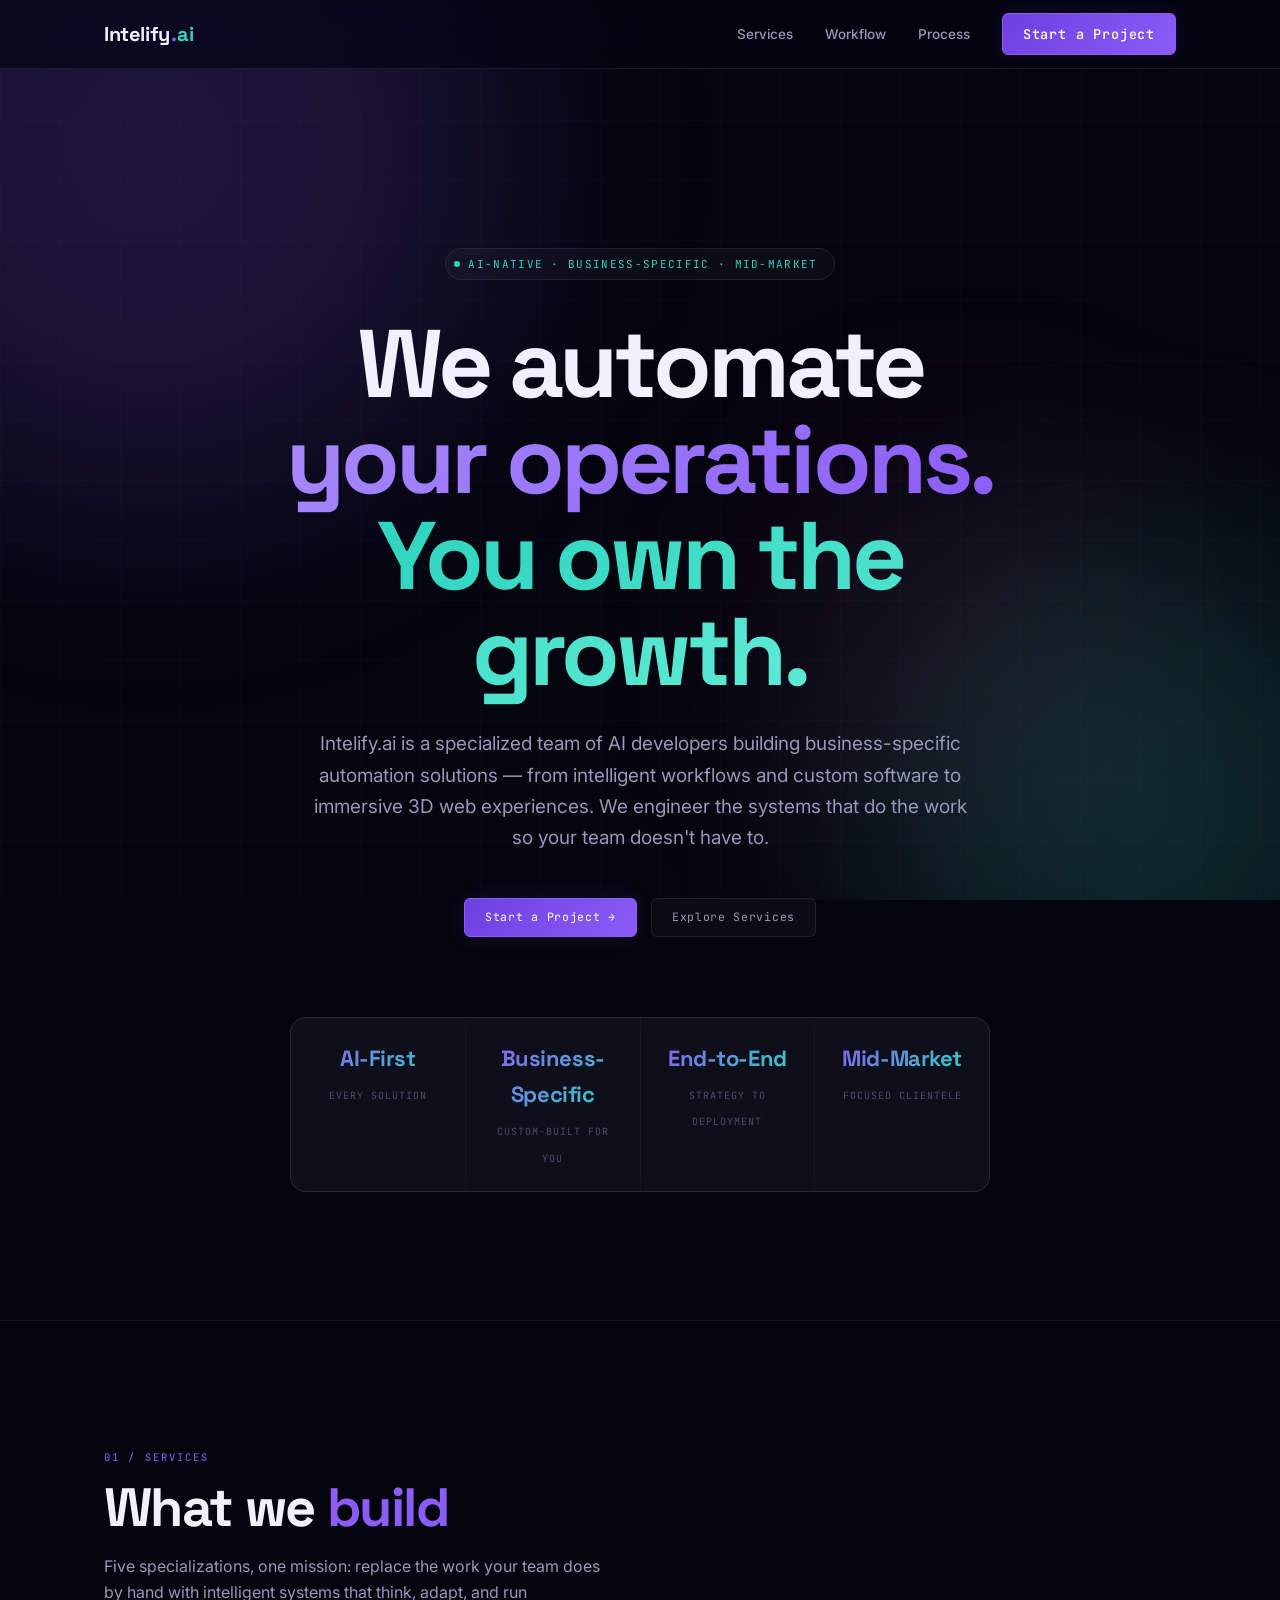
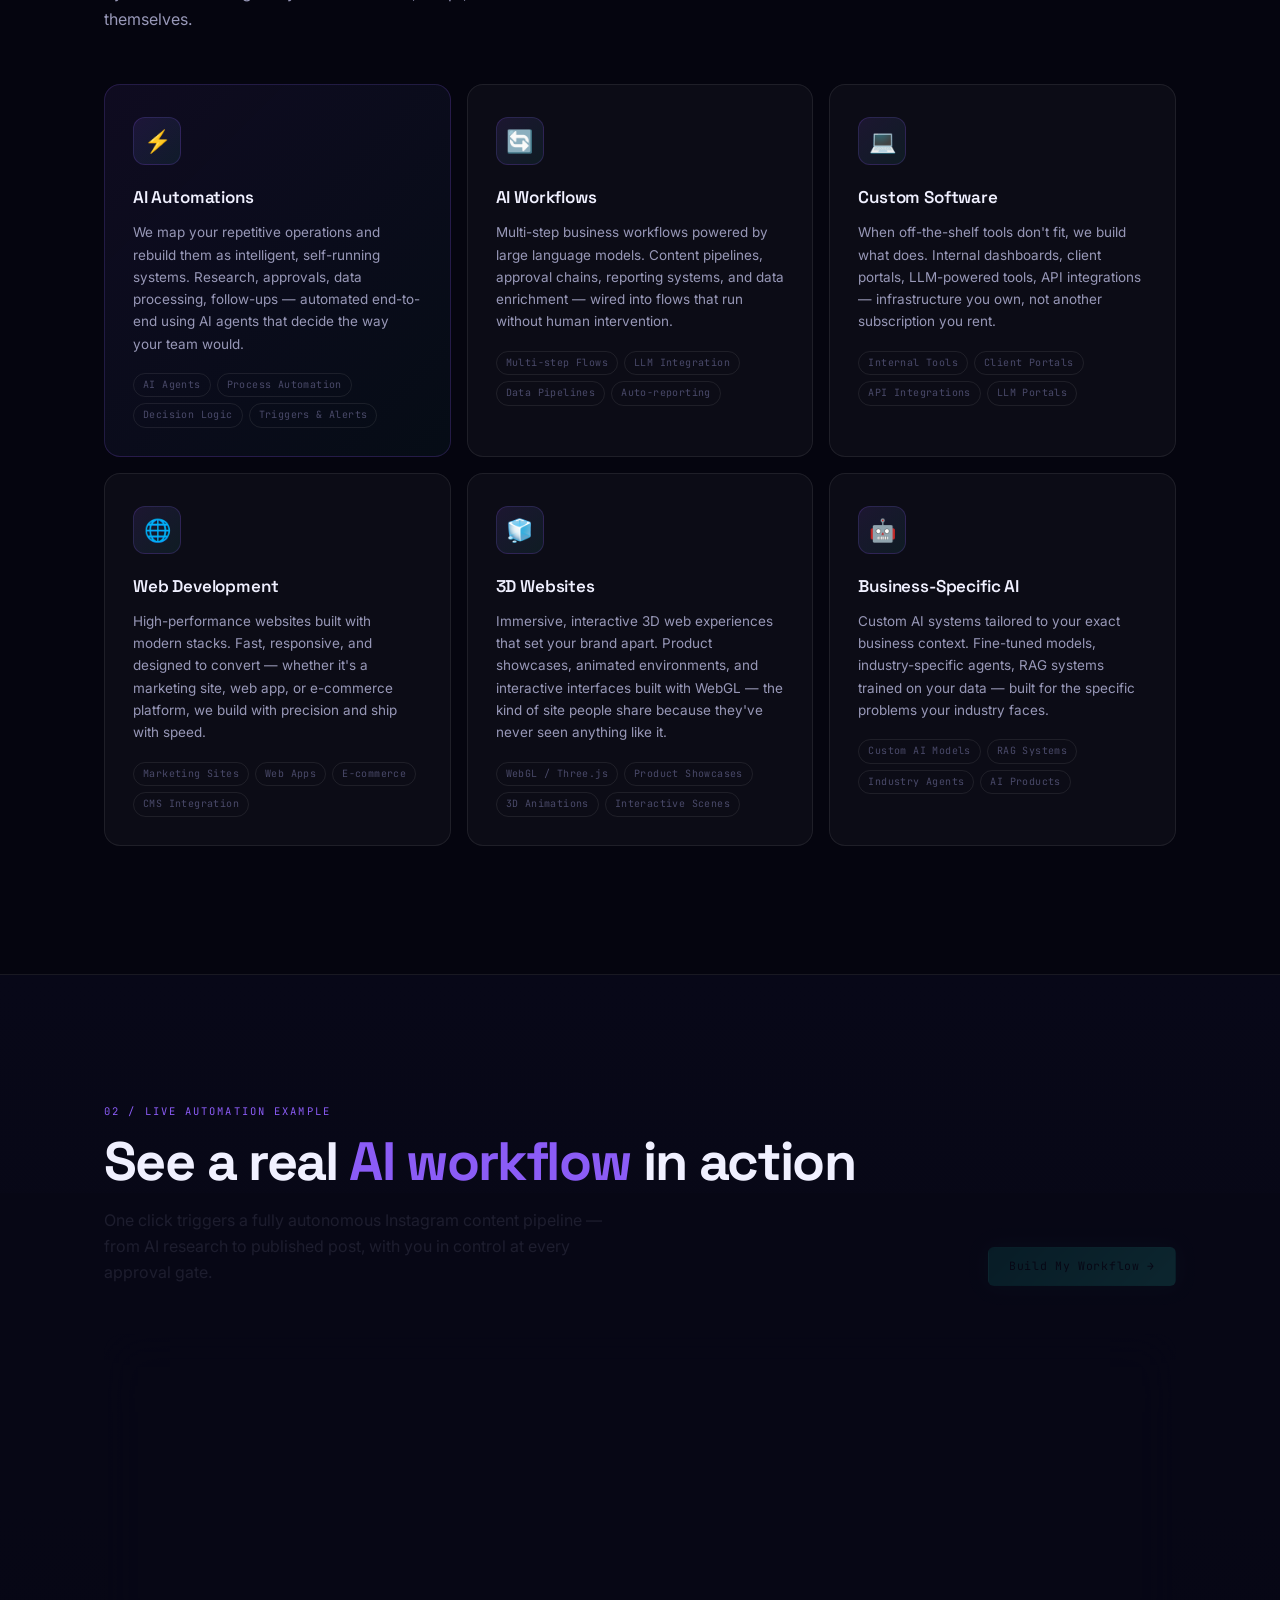
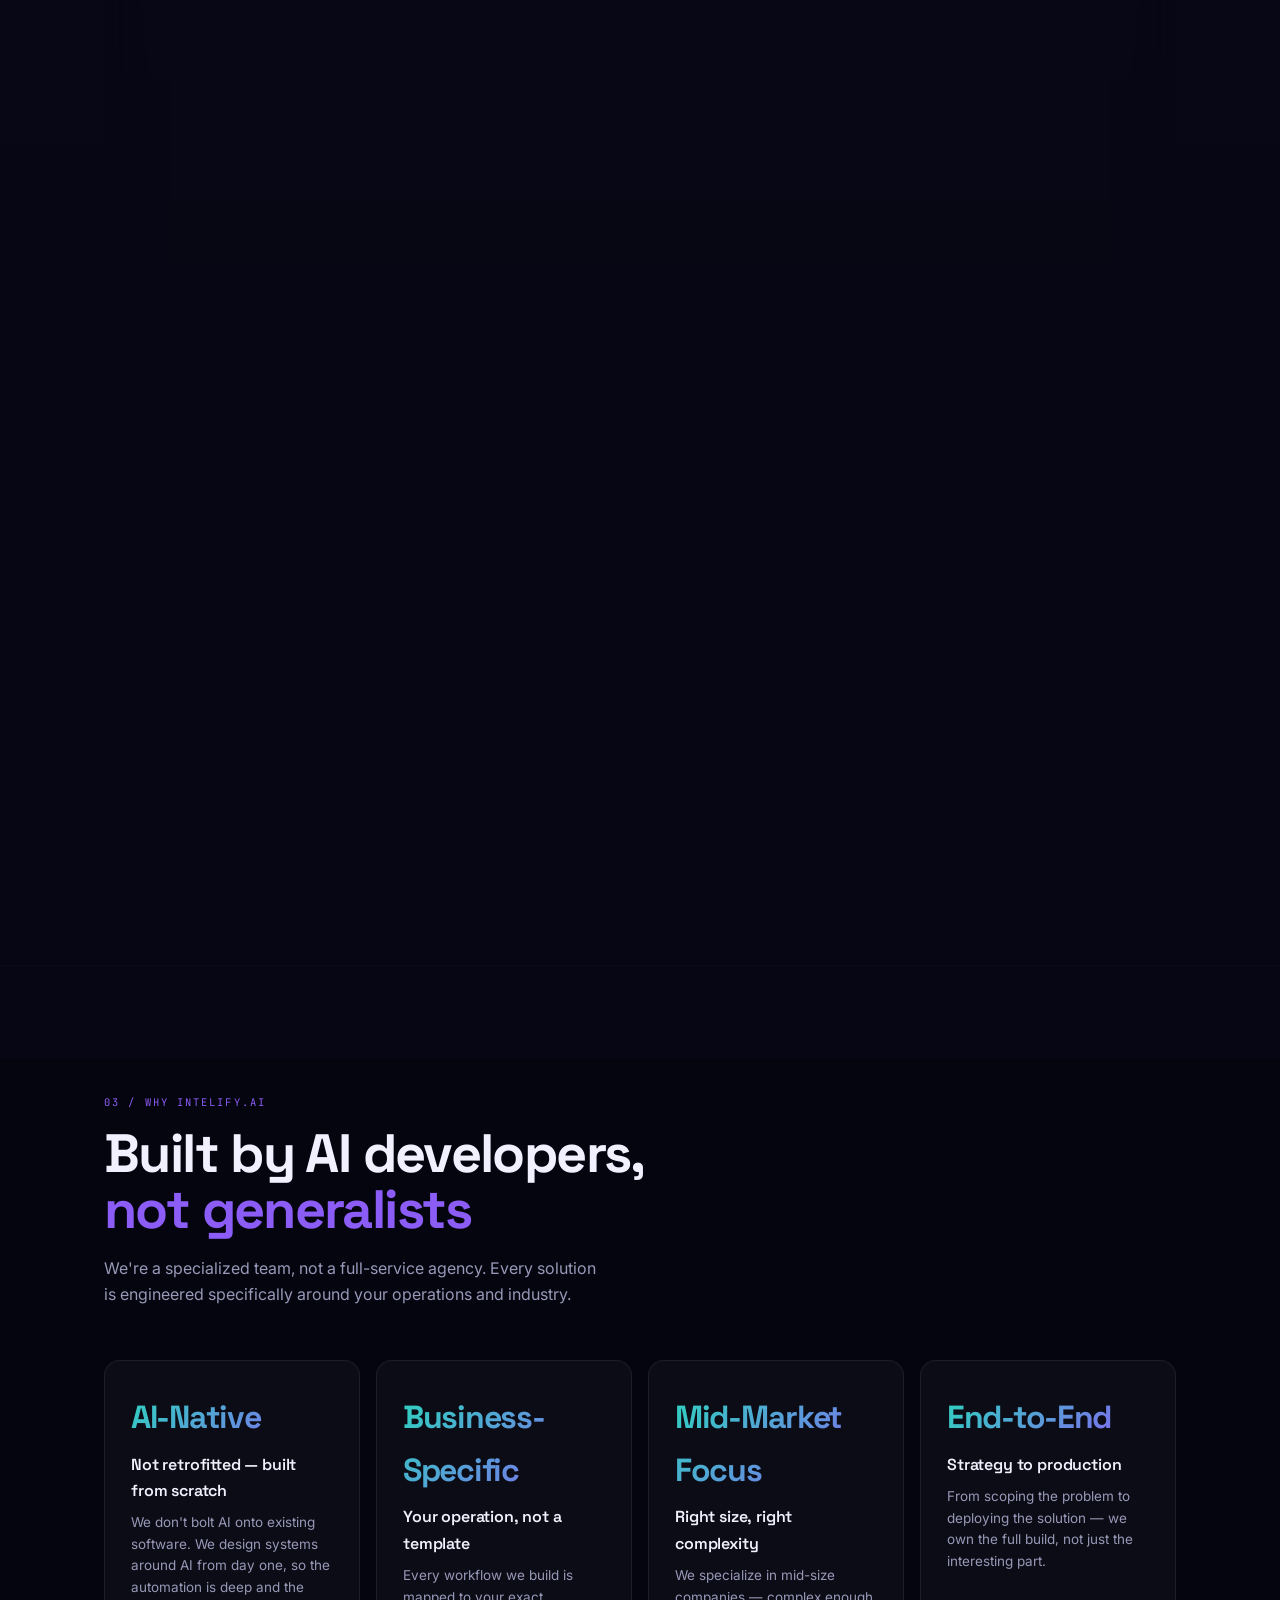
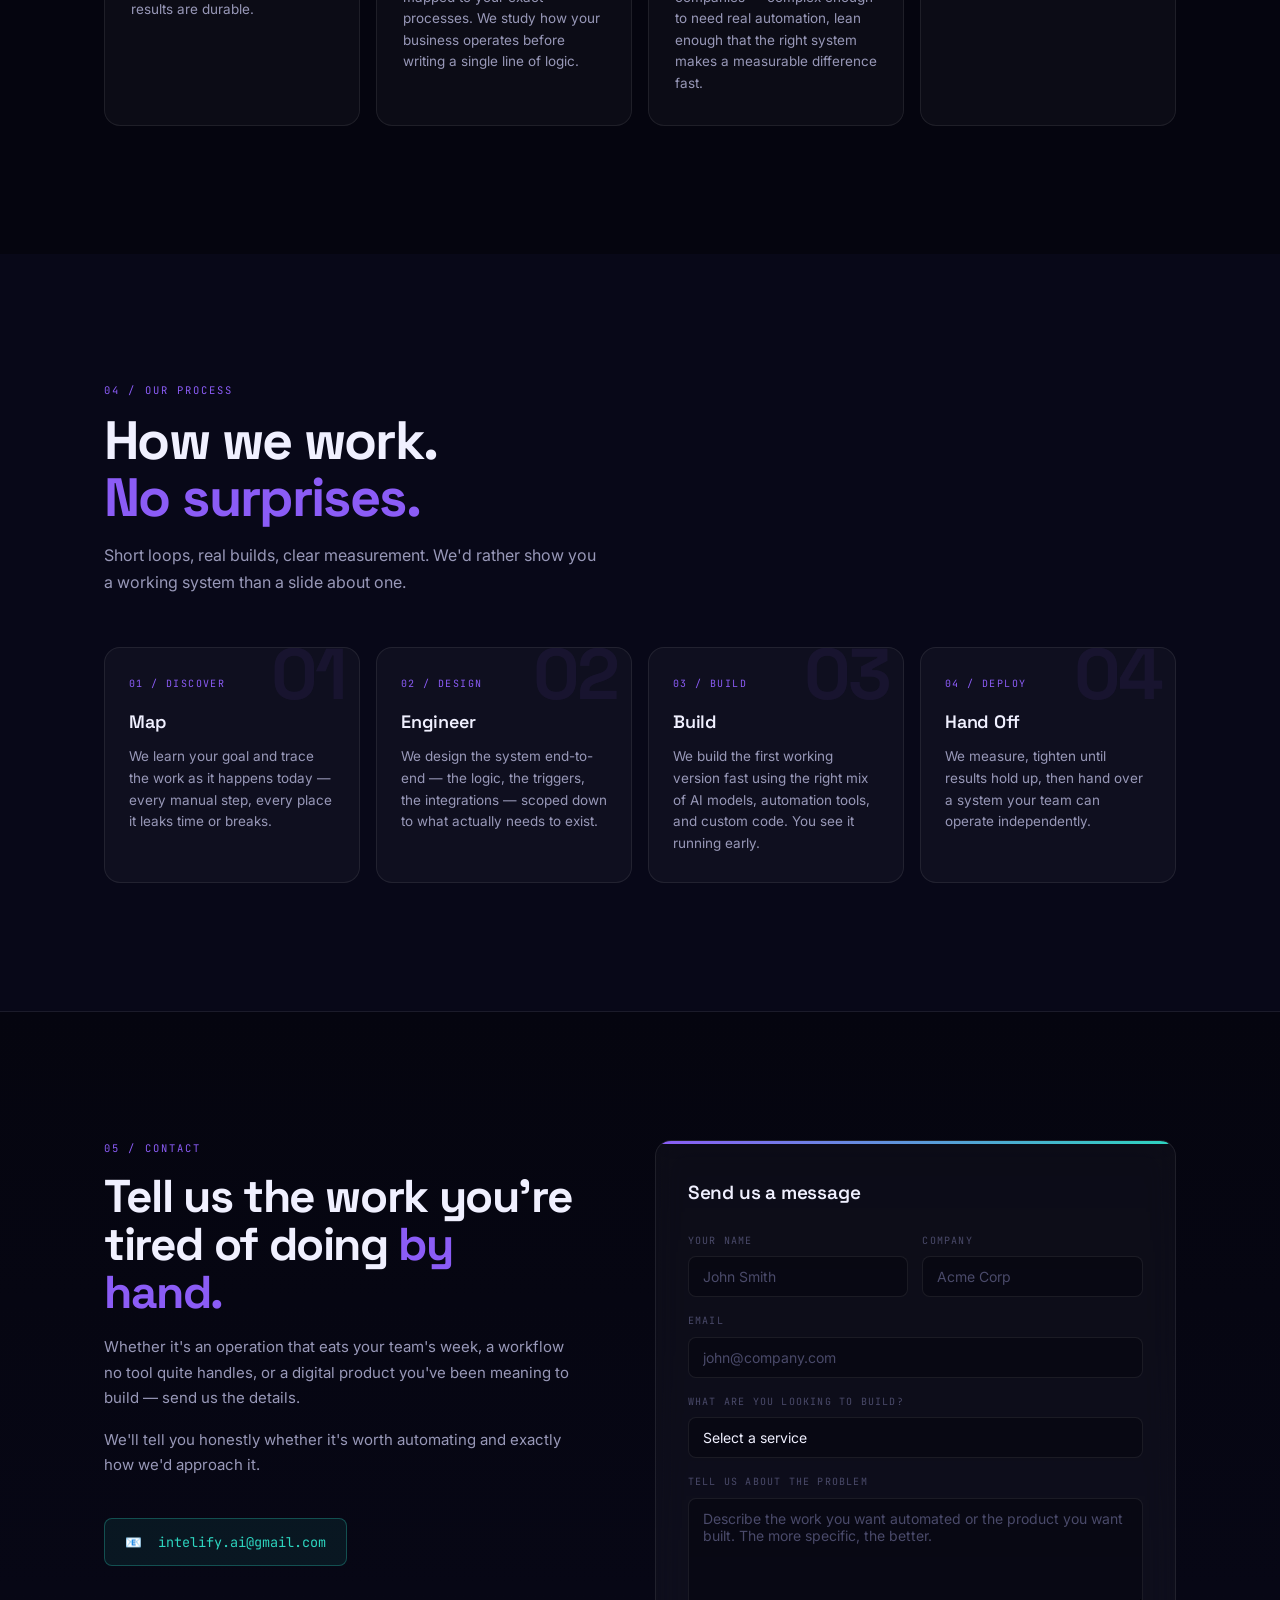
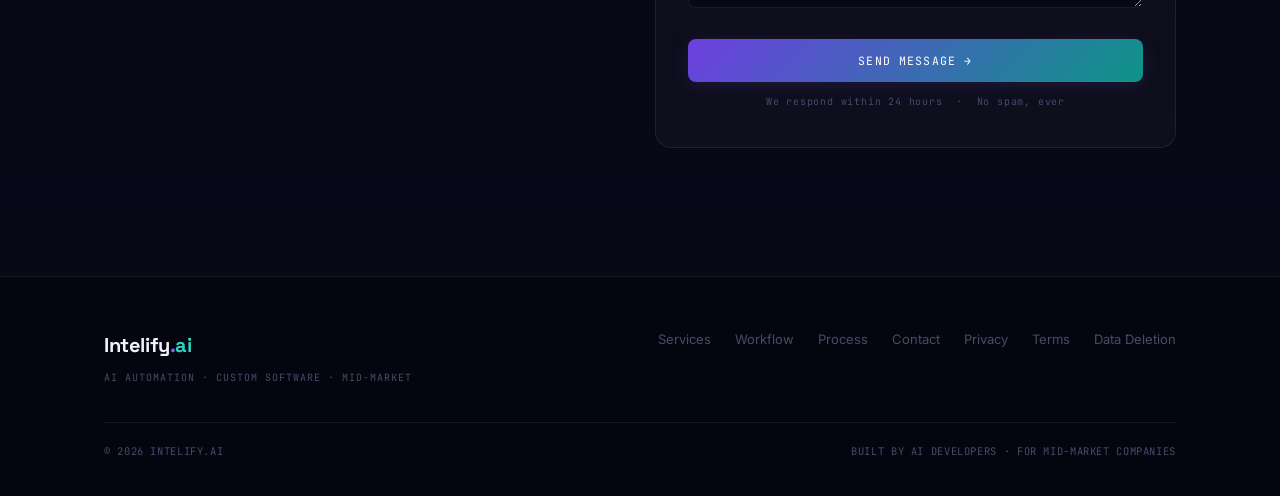
==== commit 04e25935: "Redesign workflow section: premium pipeline canvas with nodes, connectors, branch outputs" ====
--- a/index.html
+++ b/index.html
@@ -162,131 +162,146 @@
 <!-- ============ WORKFLOW ============ -->
 <section id="workflow" class="workflow-section">
   <div class="wrap">
-    <div class="workflow-intro reveal">
-      <span class="sec-label">02 / Live Automation Example</span>
-      <h2 class="sec-title">See a real <em>AI workflow</em> in action</h2>
-      <p class="sec-subtitle">This is a live content automation pipeline we built — one click triggers a fully autonomous production chain from research to publishing.</p>
-    </div>
-
-    <div class="workflow-split">
-      <div class="workflow-info reveal">
-        <h3 class="sec-title" style="font-size:clamp(22px,2.8vw,34px);">AI-Powered Instagram Content Pipeline</h3>
-        <p>One click triggers a fully autonomous content production pipeline. Claude researches trending AI topics, generates a complete reel script, caption, and hashtag set — then routes the approved content through Higgsfield for video generation and auto-posts to Instagram at peak engagement time.</p>
-        <p>This is one example of the kind of business-specific workflows we engineer. Your pipeline, your triggers, your rules — we build it to run itself.</p>
-        <a href="#contact" class="btn teal" style="margin-top:8px;">Build My Workflow →</a>
-      </div>
-
-      <div class="reveal">
-        <div class="wf-bar">
-          <div class="wf-bar-dots">
-            <span class="d1"></span><span class="d2"></span><span class="d3"></span>
-          </div>
-          <div class="wf-bar-title">instagram-content-pipeline.flow</div>
-          <div class="wf-bar-badge">Running</div>
-        </div>
-
-        <div class="flow-container">
-          <div class="flow-steps-wrap">
-
-            <div class="flow-node-wrap">
-              <div class="f-card type-trigger">
-                <div class="f-icon">▶</div>
-                <div class="f-body">
-                  <div class="f-title">You click "Run"</div>
-                  <div class="f-sub">One-click activation → pipeline starts</div>
-                </div>
-                <span class="f-badge">Trigger</span>
-              </div>
-            </div>
-
-            <div class="flow-arrow"></div>
-
-            <div class="flow-node-wrap">
-              <div class="f-card type-ai">
-                <div class="f-icon">🧠</div>
-                <div class="f-body">
-                  <div class="f-title">Claude researches trending topics</div>
-                  <div class="f-sub">AI/automation trends · SME-relevant content</div>
-                </div>
-                <span class="f-badge">AI</span>
-              </div>
-            </div>
-
-            <div class="flow-arrow"></div>
-
-            <div class="flow-node-wrap">
-              <div class="f-card type-ai">
-                <div class="f-icon">✍️</div>
-                <div class="f-body">
-                  <div class="f-title">Claude generates content package</div>
-                  <div class="f-sub">Outputs all four assets simultaneously</div>
-                  <div class="f-outputs">
-                    <span class="f-out-tag">Reel Script</span>
-                    <span class="f-out-tag">Caption</span>
-                    <span class="f-out-tag">Hashtags</span>
-                    <span class="f-out-tag">Hook Line</span>
-                  </div>
-                </div>
-                <span class="f-badge">AI</span>
-              </div>
-            </div>
-
-            <div class="flow-arrow"></div>
-
-            <div class="flow-node-wrap">
-              <div class="f-card type-human">
-                <div class="f-icon">👁️</div>
-                <div class="f-body">
-                  <div class="f-title">You review & approve</div>
-                  <div class="f-sub">Or ask Claude to tweak — you stay in control</div>
-                </div>
-                <span class="f-badge">Human</span>
-              </div>
-            </div>
-
-            <div class="flow-arrow"></div>
-
-            <div class="flow-node-wrap">
-              <div class="f-card type-ai">
-                <div class="f-icon">🎬</div>
-                <div class="f-body">
-                  <div class="f-title">Script → Higgsfield AI</div>
-                  <div class="f-sub">Video generated automatically from approved script</div>
-                </div>
-                <span class="f-badge">AI</span>
-              </div>
-            </div>
-
-            <div class="flow-arrow"></div>
-
-            <div class="flow-node-wrap">
-              <div class="f-card type-human">
-                <div class="f-icon">✅</div>
-                <div class="f-body">
-                  <div class="f-title">You review the video</div>
-                  <div class="f-sub">Final human approval before publishing</div>
-                </div>
-                <span class="f-badge">Human</span>
-              </div>
-            </div>
-
-            <div class="flow-arrow"></div>
-
-            <div class="flow-node-wrap">
-              <div class="f-card type-output">
-                <div class="f-icon">📲</div>
-                <div class="f-body">
-                  <div class="f-title">Auto-posts to Instagram</div>
-                  <div class="f-sub">Caption + hashtags + tags · posted at peak time</div>
-                </div>
-                <span class="f-badge">Published</span>
-              </div>
-            </div>
-
-          </div>
-        </div>
-      </div>
-    </div>
+
+    <div class="wf-header reveal">
+      <div>
+        <span class="sec-label">02 / Live Automation Example</span>
+        <h2 class="sec-title">See a real <em>AI workflow</em> in action</h2>
+        <p class="sec-subtitle">One click triggers a fully autonomous Instagram content pipeline — from AI research to published post, with you in control at every approval gate.</p>
+      </div>
+      <a href="#contact" class="btn teal wf-cta-btn">Build My Workflow →</a>
+    </div>
+
+    <!-- Pipeline canvas -->
+    <div class="pipeline-canvas reveal">
+
+      <!-- Top status bar -->
+      <div class="pipeline-bar">
+        <div class="pb-left">
+          <div class="pb-dots"><span></span><span></span><span></span></div>
+          <span class="pb-file">instagram-content-pipeline.flow</span>
+        </div>
+        <div class="pb-right">
+          <span class="pb-status"><span class="pb-pulse"></span>Running</span>
+          <span class="pb-stat">7 nodes · 0 errors</span>
+        </div>
+      </div>
+
+      <!-- Node grid -->
+      <div class="pipeline-body">
+
+        <!-- Row 1: single trigger -->
+        <div class="pipe-row">
+          <div class="pipe-node n-trigger">
+            <div class="pn-icon">▶</div>
+            <div class="pn-info">
+              <div class="pn-tag">Trigger</div>
+              <div class="pn-title">You click "Run"</div>
+              <div class="pn-desc">One-click activation</div>
+            </div>
+          </div>
+        </div>
+
+        <div class="pipe-connector single"><div class="pc-line"></div><div class="pc-arrow"></div></div>
+
+        <!-- Row 2: AI research -->
+        <div class="pipe-row">
+          <div class="pipe-node n-ai">
+            <div class="pn-icon">🧠</div>
+            <div class="pn-info">
+              <div class="pn-tag">Claude AI</div>
+              <div class="pn-title">Research trending topics</div>
+              <div class="pn-desc">AI/automation · SME-relevant</div>
+            </div>
+          </div>
+        </div>
+
+        <div class="pipe-connector single"><div class="pc-line"></div><div class="pc-arrow"></div></div>
+
+        <!-- Row 3: Content generation with 4 outputs branching -->
+        <div class="pipe-row">
+          <div class="pipe-node n-ai wide">
+            <div class="pn-icon">✍️</div>
+            <div class="pn-info">
+              <div class="pn-tag">Claude AI</div>
+              <div class="pn-title">Generate content package</div>
+              <div class="pn-desc">Outputs all assets simultaneously</div>
+            </div>
+          </div>
+        </div>
+
+        <!-- Branch outputs -->
+        <div class="pipe-branches">
+          <div class="branch-line-top"></div>
+          <div class="branch-outputs">
+            <div class="branch-out bo-1"><span>📄</span> Reel Script</div>
+            <div class="branch-out bo-2"><span>💬</span> Caption</div>
+            <div class="branch-out bo-3"><span>#</span> Hashtags</div>
+            <div class="branch-out bo-4"><span>🪝</span> Hook Line</div>
+          </div>
+          <div class="branch-merge"></div>
+        </div>
+
+        <!-- Row 4: Human review -->
+        <div class="pipe-row">
+          <div class="pipe-node n-human">
+            <div class="pn-icon">👁️</div>
+            <div class="pn-info">
+              <div class="pn-tag">Human Gate</div>
+              <div class="pn-title">You review &amp; approve</div>
+              <div class="pn-desc">Or ask Claude to tweak</div>
+            </div>
+            <div class="pn-gate">APPROVAL</div>
+          </div>
+        </div>
+
+        <div class="pipe-connector single"><div class="pc-line"></div><div class="pc-arrow"></div></div>
+
+        <!-- Row 5: Video generation -->
+        <div class="pipe-row">
+          <div class="pipe-node n-ai">
+            <div class="pn-icon">🎬</div>
+            <div class="pn-info">
+              <div class="pn-tag">Higgsfield AI</div>
+              <div class="pn-title">Generate video</div>
+              <div class="pn-desc">Script → video automatically</div>
+            </div>
+          </div>
+        </div>
+
+        <div class="pipe-connector single"><div class="pc-line"></div><div class="pc-arrow"></div></div>
+
+        <!-- Row 6: Human video review -->
+        <div class="pipe-row">
+          <div class="pipe-node n-human">
+            <div class="pn-icon">✅</div>
+            <div class="pn-info">
+              <div class="pn-tag">Human Gate</div>
+              <div class="pn-title">Review the video</div>
+              <div class="pn-desc">Final check before publishing</div>
+            </div>
+            <div class="pn-gate">APPROVAL</div>
+          </div>
+        </div>
+
+        <div class="pipe-connector single"><div class="pc-line"></div><div class="pc-arrow"></div></div>
+
+        <!-- Row 7: Publish -->
+        <div class="pipe-row">
+          <div class="pipe-node n-publish">
+            <div class="pn-icon">📲</div>
+            <div class="pn-info">
+              <div class="pn-tag">Published</div>
+              <div class="pn-title">Auto-posts to Instagram</div>
+              <div class="pn-desc">Caption · hashtags · peak time</div>
+            </div>
+            <div class="pn-live"><span></span>Live</div>
+          </div>
+        </div>
+
+      </div><!-- /pipeline-body -->
+    </div><!-- /pipeline-canvas -->
+
   </div>
 </section>
 
--- a/styles.css
+++ b/styles.css
@@ -355,197 +355,248 @@
 .svc-card:hover .chip { border-color: var(--border-soft); color: var(--text-soft); }
 
 /* =========================================================
-   WORKFLOW — Redesigned
+   WORKFLOW — Pipeline Canvas
    ========================================================= */
 .workflow-section {
   background: linear-gradient(180deg, var(--void-2) 0%, var(--void) 100%);
   border-top: 1px solid var(--glass-border);
   border-bottom: 1px solid var(--glass-border);
 }
-.workflow-intro {
-  text-align: center;
-  max-width: 620px;
-  margin: 0 auto 64px;
-}
-.workflow-intro .sec-subtitle { margin: 0 auto; }
-
-/* Top label bar */
-.wf-bar {
+
+.wf-header {
+  display: flex; align-items: flex-end; justify-content: space-between;
+  gap: 24px; flex-wrap: wrap;
+  margin-bottom: 48px;
+}
+.wf-cta-btn { flex-shrink: 0; align-self: flex-end; }
+
+/* ---- Canvas shell ---- */
+.pipeline-canvas {
+  background: rgba(8,8,22,0.85);
+  border: 1px solid var(--glass-border);
+  border-radius: 20px;
+  overflow: hidden;
+  backdrop-filter: blur(24px);
+  box-shadow: 0 40px 120px rgba(0,0,0,0.6), 0 0 0 1px rgba(139,92,246,0.08);
+}
+
+/* ---- Status bar ---- */
+.pipeline-bar {
   display: flex; align-items: center; justify-content: space-between;
-  background: rgba(5,5,15,0.8);
-  border: 1px solid var(--glass-border);
-  border-radius: 10px 10px 0 0;
-  padding: 12px 20px;
-  border-bottom: none;
-}
-.wf-bar-dots { display: flex; gap: 6px; }
-.wf-bar-dots span {
-  width: 10px; height: 10px; border-radius: 50%;
-}
-.wf-bar-dots .d1 { background: #FF5F57; }
-.wf-bar-dots .d2 { background: #FFBD2E; }
-.wf-bar-dots .d3 { background: #28CA41; }
-.wf-bar-title {
+  padding: 14px 24px;
+  background: rgba(5,5,15,0.7);
+  border-bottom: 1px solid var(--glass-border);
+  gap: 16px;
+}
+.pb-left { display: flex; align-items: center; gap: 14px; }
+.pb-dots { display: flex; gap: 6px; }
+.pb-dots span { width: 11px; height: 11px; border-radius: 50%; }
+.pb-dots span:nth-child(1) { background: #FF5F57; }
+.pb-dots span:nth-child(2) { background: #FFBD2E; }
+.pb-dots span:nth-child(3) { background: #28CA42; }
+.pb-file {
+  font-family: var(--f-mono); font-size: 11px;
+  color: var(--text-faint); letter-spacing: 0.06em;
+}
+.pb-right { display: flex; align-items: center; gap: 20px; }
+.pb-status {
   font-family: var(--f-mono); font-size: 10px;
-  letter-spacing: 0.14em; color: var(--text-faint);
-  text-transform: uppercase;
-}
-.wf-bar-badge {
-  font-family: var(--f-mono); font-size: 9px;
-  letter-spacing: 0.12em; color: var(--teal);
-  border: 1px solid var(--teal);
-  padding: 2px 8px; border-radius: 4px;
-  display: flex; align-items: center; gap: 5px;
-}
-.wf-bar-badge::before {
-  content: "";
-  width: 5px; height: 5px; border-radius: 50%;
+  letter-spacing: 0.1em; text-transform: uppercase;
+  color: var(--teal);
+  display: flex; align-items: center; gap: 7px;
+}
+.pb-pulse {
+  width: 7px; height: 7px; border-radius: 50%;
   background: var(--teal);
   animation: pulse-dot 2s ease infinite;
 }
-
-/* Flow container */
-.flow-container {
-  background: rgba(8,8,24,0.9);
-  border: 1px solid var(--glass-border);
-  border-radius: 0 0 16px 16px;
-  padding: 40px 32px 48px;
-  backdrop-filter: blur(20px);
-  position: relative;
-  overflow: hidden;
-}
-.flow-container::before {
+.pb-stat {
+  font-family: var(--f-mono); font-size: 10px;
+  color: var(--text-faint); letter-spacing: 0.06em;
+}
+
+/* ---- Pipeline body ---- */
+.pipeline-body {
+  padding: 40px 48px 48px;
+  display: flex; flex-direction: column; align-items: center;
+  gap: 0;
+}
+
+/* ---- Rows ---- */
+.pipe-row {
+  width: 100%; max-width: 560px;
+  display: flex; justify-content: center;
+}
+
+/* ---- Nodes ---- */
+.pipe-node {
+  width: 100%;
+  border-radius: 14px;
+  padding: 18px 20px;
+  display: flex; align-items: center; gap: 14px;
+  border: 1px solid var(--glass-border);
+  position: relative; overflow: hidden;
+  transition: transform .3s ease, box-shadow .3s ease, border-color .3s ease;
+  cursor: default;
+}
+.pipe-node::after {
   content: "";
-  position: absolute; top: 0; left: 50%; transform: translateX(-50%);
-  width: 1px; height: 100%;
-  background: linear-gradient(to bottom,
-    transparent 0%,
-    var(--border) 10%,
-    var(--border) 90%,
-    transparent 100%);
-  z-index: 0;
-}
-
-.flow-steps-wrap {
-  display: flex; flex-direction: column;
-  align-items: center; gap: 0;
+  position: absolute; inset: 0;
+  background: linear-gradient(135deg, rgba(255,255,255,0.03), transparent);
+  pointer-events: none;
+}
+.pipe-node:hover { transform: scale(1.02); }
+
+.pipe-node.wide { max-width: 100%; }
+
+/* trigger */
+.n-trigger {
+  background: linear-gradient(135deg, rgba(45,212,191,0.14), rgba(45,212,191,0.04));
+  border-color: rgba(45,212,191,0.35);
+}
+.n-trigger:hover { border-color: var(--teal); box-shadow: 0 0 40px rgba(45,212,191,0.18), 0 8px 32px rgba(0,0,0,0.4); }
+
+/* ai */
+.n-ai {
+  background: linear-gradient(135deg, rgba(139,92,246,0.14), rgba(139,92,246,0.04));
+  border-color: rgba(139,92,246,0.35);
+}
+.n-ai:hover { border-color: var(--violet); box-shadow: 0 0 40px rgba(139,92,246,0.2), 0 8px 32px rgba(0,0,0,0.4); }
+
+/* human */
+.n-human {
+  background: linear-gradient(135deg, rgba(236,72,153,0.1), rgba(236,72,153,0.03));
+  border-color: rgba(236,72,153,0.3);
+}
+.n-human:hover { border-color: var(--pink); box-shadow: 0 0 40px rgba(236,72,153,0.15), 0 8px 32px rgba(0,0,0,0.4); }
+
+/* publish */
+.n-publish {
+  background: linear-gradient(135deg, rgba(45,212,191,0.1), rgba(139,92,246,0.1));
+  border-color: rgba(45,212,191,0.3);
+}
+.n-publish:hover { box-shadow: 0 0 50px rgba(45,212,191,0.2), 0 8px 32px rgba(0,0,0,0.4); }
+
+.pn-icon {
+  width: 44px; height: 44px; flex-shrink: 0;
+  border-radius: 11px;
+  display: flex; align-items: center; justify-content: center;
+  font-size: 20px;
   position: relative; z-index: 1;
 }
-
-.flow-node-wrap {
+.n-trigger .pn-icon { background: rgba(45,212,191,0.15); border: 1px solid rgba(45,212,191,0.4); }
+.n-ai      .pn-icon { background: rgba(139,92,246,0.15); border: 1px solid rgba(139,92,246,0.4); }
+.n-human   .pn-icon { background: rgba(236,72,153,0.12); border: 1px solid rgba(236,72,153,0.35); }
+.n-publish .pn-icon { background: linear-gradient(135deg, rgba(45,212,191,0.15), rgba(139,92,246,0.15)); border: 1px solid rgba(45,212,191,0.35); }
+
+.pn-info { flex: 1; position: relative; z-index: 1; }
+.pn-tag {
+  font-family: var(--f-mono); font-size: 9.5px;
+  letter-spacing: 0.14em; text-transform: uppercase;
+  margin-bottom: 4px;
+}
+.n-trigger .pn-tag { color: var(--teal); }
+.n-ai      .pn-tag { color: var(--violet-2); }
+.n-human   .pn-tag { color: var(--pink); }
+.n-publish .pn-tag { color: var(--teal); }
+
+.pn-title {
+  font-family: var(--f-display);
+  font-weight: 600; font-size: 14.5px;
+  letter-spacing: -0.01em; margin-bottom: 2px;
+}
+.pn-desc { font-family: var(--f-mono); font-size: 10.5px; color: var(--text-faint); }
+
+/* approval gate badge */
+.pn-gate {
+  font-family: var(--f-mono); font-size: 9px;
+  letter-spacing: 0.14em; text-transform: uppercase;
+  border: 1px solid rgba(236,72,153,0.4);
+  color: var(--pink);
+  background: rgba(236,72,153,0.08);
+  padding: 4px 10px; border-radius: 6px;
+  flex-shrink: 0; position: relative; z-index: 1;
+}
+
+/* live badge */
+.pn-live {
+  font-family: var(--f-mono); font-size: 9px;
+  letter-spacing: 0.12em; text-transform: uppercase;
+  border: 1px solid rgba(45,212,191,0.4);
+  color: var(--teal);
+  background: rgba(45,212,191,0.08);
+  padding: 4px 10px; border-radius: 6px;
+  display: flex; align-items: center; gap: 6px;
+  flex-shrink: 0; position: relative; z-index: 1;
+}
+.pn-live span {
+  width: 6px; height: 6px; border-radius: 50%;
+  background: var(--teal);
+  animation: pulse-dot 2s ease infinite;
+}
+
+/* ---- Connectors ---- */
+.pipe-connector {
   display: flex; flex-direction: column; align-items: center;
-  width: 100%; max-width: 580px;
-}
-.flow-arrow {
+  padding: 0;
+}
+.pipe-connector.single { width: 100%; max-width: 560px; }
+.pc-line {
   width: 2px; height: 28px;
   background: linear-gradient(to bottom, var(--violet), var(--teal));
+}
+.pc-arrow {
+  width: 0; height: 0;
+  border-left: 6px solid transparent;
+  border-right: 6px solid transparent;
+  border-top: 8px solid var(--teal);
+  margin-top: -1px;
+}
+
+/* ---- Branch outputs ---- */
+.pipe-branches {
+  width: 100%; max-width: 560px;
+  display: flex; flex-direction: column; align-items: center;
+}
+.branch-line-top {
+  width: 2px; height: 20px;
+  background: linear-gradient(to bottom, var(--violet), var(--violet-2));
+}
+.branch-outputs {
+  display: grid; grid-template-columns: repeat(4, 1fr);
+  gap: 8px; width: 100%;
   position: relative;
-  margin: 0 auto;
-}
-.flow-arrow::after {
+}
+.branch-outputs::before {
   content: "";
-  position: absolute; bottom: -6px; left: 50%; transform: translateX(-50%);
-  border-left: 5px solid transparent;
-  border-right: 5px solid transparent;
-  border-top: 7px solid var(--teal);
-}
-
-/* Individual flow cards */
-.f-card {
-  width: 100%;
-  border-radius: 12px;
-  padding: 18px 22px;
-  border: 1px solid var(--glass-border);
-  display: flex; align-items: center; gap: 16px;
+  position: absolute; top: 50%; left: 12.5%; right: 12.5%;
+  height: 1px;
+  background: linear-gradient(90deg, transparent, var(--violet), var(--teal), var(--violet), transparent);
+}
+.branch-out {
+  background: rgba(139,92,246,0.1);
+  border: 1px solid rgba(139,92,246,0.3);
+  border-radius: 10px;
+  padding: 10px 10px 10px 12px;
+  font-family: var(--f-mono); font-size: 11px;
+  color: var(--violet-2); letter-spacing: 0.04em;
+  display: flex; align-items: center; gap: 7px;
   transition: all .3s ease;
-  position: relative;
-  overflow: hidden;
-}
-.f-card:hover {
-  transform: scale(1.015);
-  box-shadow: 0 8px 40px rgba(0,0,0,0.5);
-}
-.f-card.type-trigger {
-  background: linear-gradient(135deg, rgba(45,212,191,0.12), rgba(45,212,191,0.04));
-  border-color: rgba(45,212,191,0.3);
-}
-.f-card.type-trigger:hover { border-color: var(--teal); box-shadow: 0 8px 40px var(--t-glow); }
-
-.f-card.type-ai {
-  background: linear-gradient(135deg, rgba(139,92,246,0.12), rgba(139,92,246,0.04));
-  border-color: rgba(139,92,246,0.3);
-}
-.f-card.type-ai:hover { border-color: var(--violet); box-shadow: 0 8px 40px var(--v-glow); }
-
-.f-card.type-human {
-  background: linear-gradient(135deg, rgba(236,72,153,0.08), rgba(236,72,153,0.02));
-  border-color: rgba(236,72,153,0.2);
-}
-.f-card.type-human:hover { border-color: var(--pink); box-shadow: 0 8px 40px var(--p-glow); }
-
-.f-card.type-output {
-  background: linear-gradient(135deg, rgba(45,212,191,0.08), rgba(139,92,246,0.08));
-  border-color: rgba(45,212,191,0.2);
-}
-.f-card.type-output:hover { box-shadow: 0 8px 40px rgba(45,212,191,0.1); }
-
-.f-icon {
-  width: 42px; height: 42px; flex-shrink: 0;
-  border-radius: 10px;
-  display: flex; align-items: center; justify-content: center;
-  font-size: 18px;
-}
-.type-trigger .f-icon { background: var(--t-glow); border: 1px solid var(--teal); }
-.type-ai      .f-icon { background: var(--v-glow-sm); border: 1px solid var(--violet); }
-.type-human   .f-icon { background: var(--p-glow); border: 1px solid var(--pink); }
-.type-output  .f-icon { background: linear-gradient(135deg, var(--t-glow-sm), var(--v-glow-sm)); border: 1px solid var(--border); }
-
-.f-body { flex: 1; }
-.f-title {
-  font-family: var(--f-display);
-  font-weight: 600; font-size: 14.5px;
-  letter-spacing: -0.01em; margin-bottom: 3px;
-}
-.f-sub { font-family: var(--f-mono); font-size: 10.5px; color: var(--text-faint); letter-spacing: 0.04em; }
-
-.f-badge {
-  font-family: var(--f-mono); font-size: 9.5px;
-  letter-spacing: 0.1em; text-transform: uppercase;
-  padding: 3px 10px; border-radius: 100px;
-  flex-shrink: 0;
-}
-.type-trigger .f-badge { background: var(--t-glow); border: 1px solid var(--teal); color: var(--teal); }
-.type-ai      .f-badge { background: var(--v-glow-sm); border: 1px solid var(--violet); color: var(--violet-2); }
-.type-human   .f-badge { background: var(--p-glow); border: 1px solid var(--pink); color: var(--pink); }
-.type-output  .f-badge { background: var(--glass); border: 1px solid var(--glass-border); color: var(--text-soft); }
-
-/* output tags row */
-.f-outputs {
-  display: flex; flex-wrap: wrap; gap: 6px;
-  margin-top: 10px;
-}
-.f-out-tag {
-  font-family: var(--f-mono); font-size: 10px;
-  border: 1px solid var(--border); color: var(--violet-2);
-  padding: 3px 10px; border-radius: 4px;
-  background: var(--v-glow-sm);
-}
-
-/* split layout */
-.workflow-split {
-  display: grid;
-  grid-template-columns: 1fr 1.1fr;
-  gap: clamp(40px, 6vw, 72px);
-  align-items: start;
-}
-.workflow-info { padding-top: 8px; }
-.workflow-info .sec-title { font-size: clamp(26px, 3.5vw, 40px); margin-bottom: 18px; }
-.workflow-info p { color: var(--text-soft); font-size: 15px; line-height: 1.7; margin-bottom: 16px; }
-.workflow-info .btn { margin-top: 10px; }
+  position: relative; z-index: 1;
+}
+.branch-out:hover { background: rgba(139,92,246,0.18); border-color: var(--violet); transform: translateY(-2px); }
+.branch-out span { font-size: 14px; }
+
+.branch-merge {
+  width: 2px; height: 20px;
+  background: linear-gradient(to bottom, var(--teal), var(--teal));
+  margin-top: 0;
+}
 
 /* =========================================================
    WHY US
    ========================================================= */
+
 .why-grid {
   display: grid;
   grid-template-columns: repeat(auto-fit, minmax(240px, 1fr));
